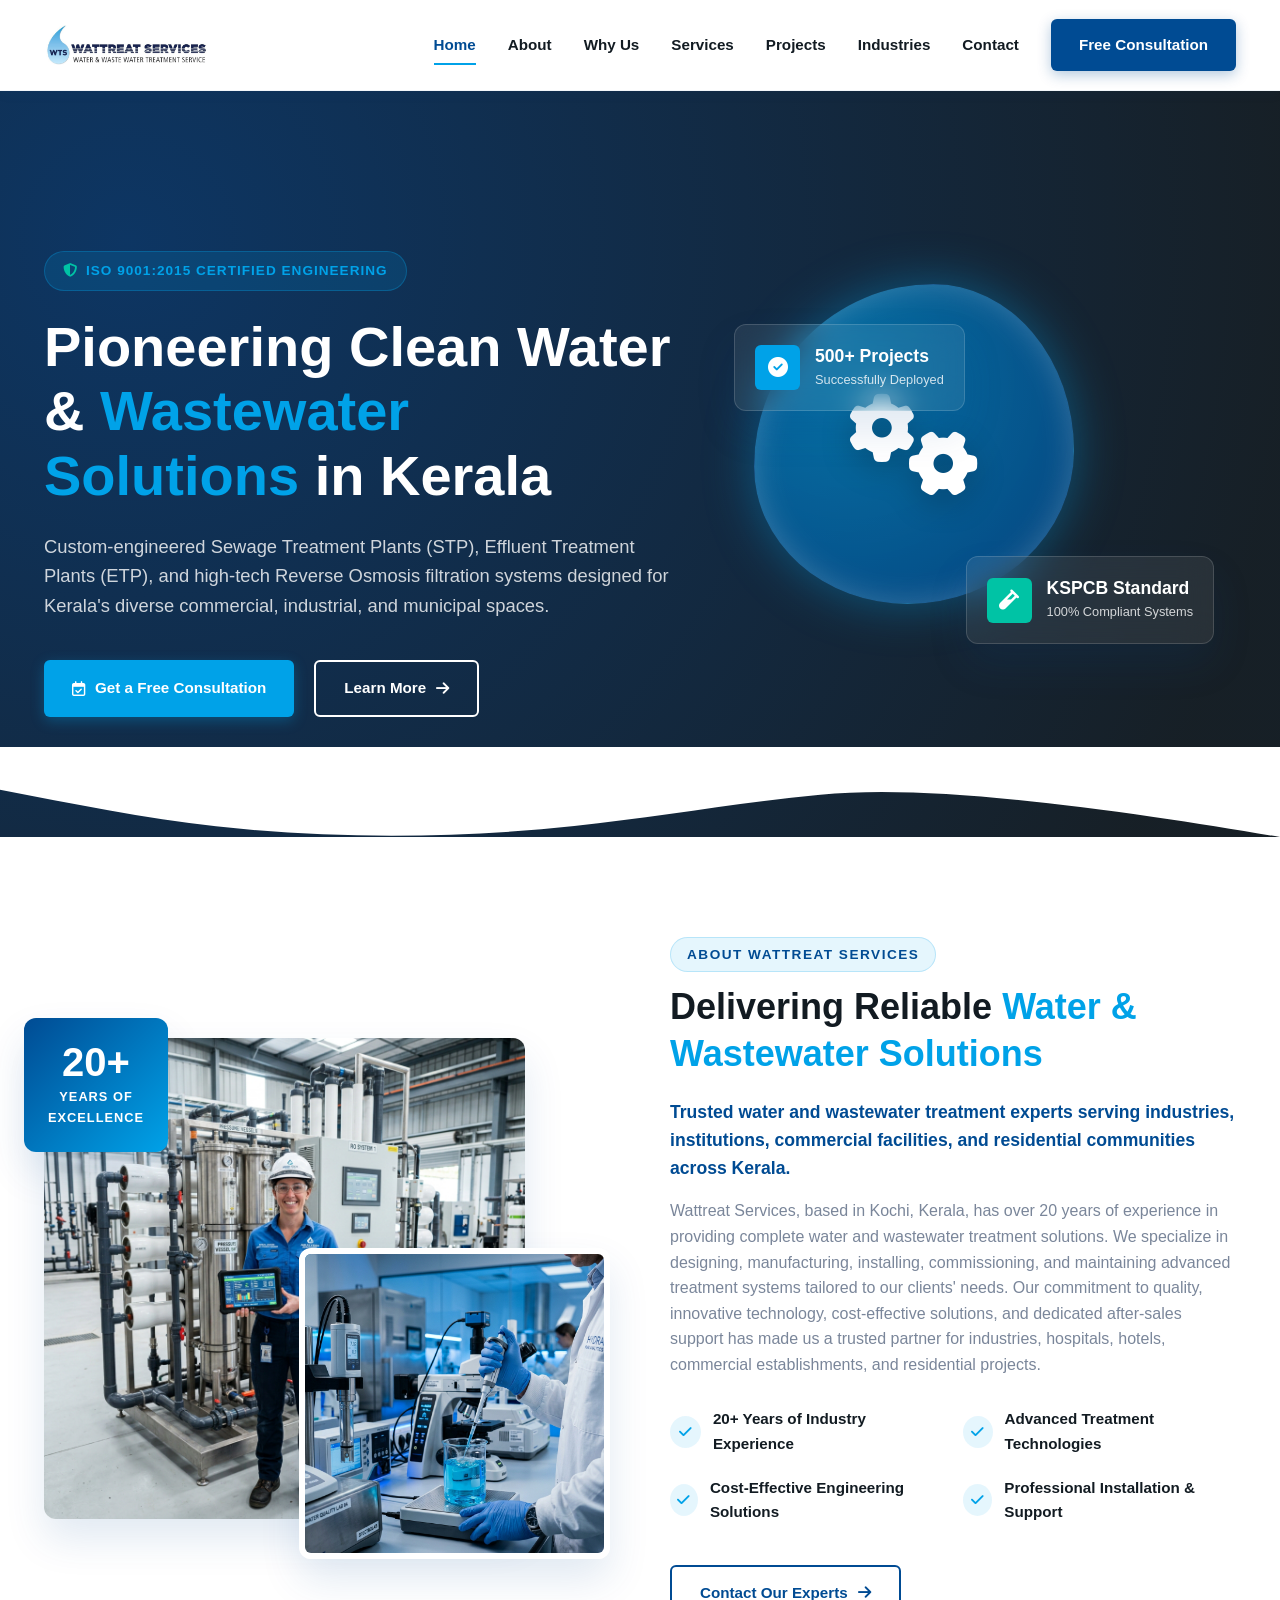
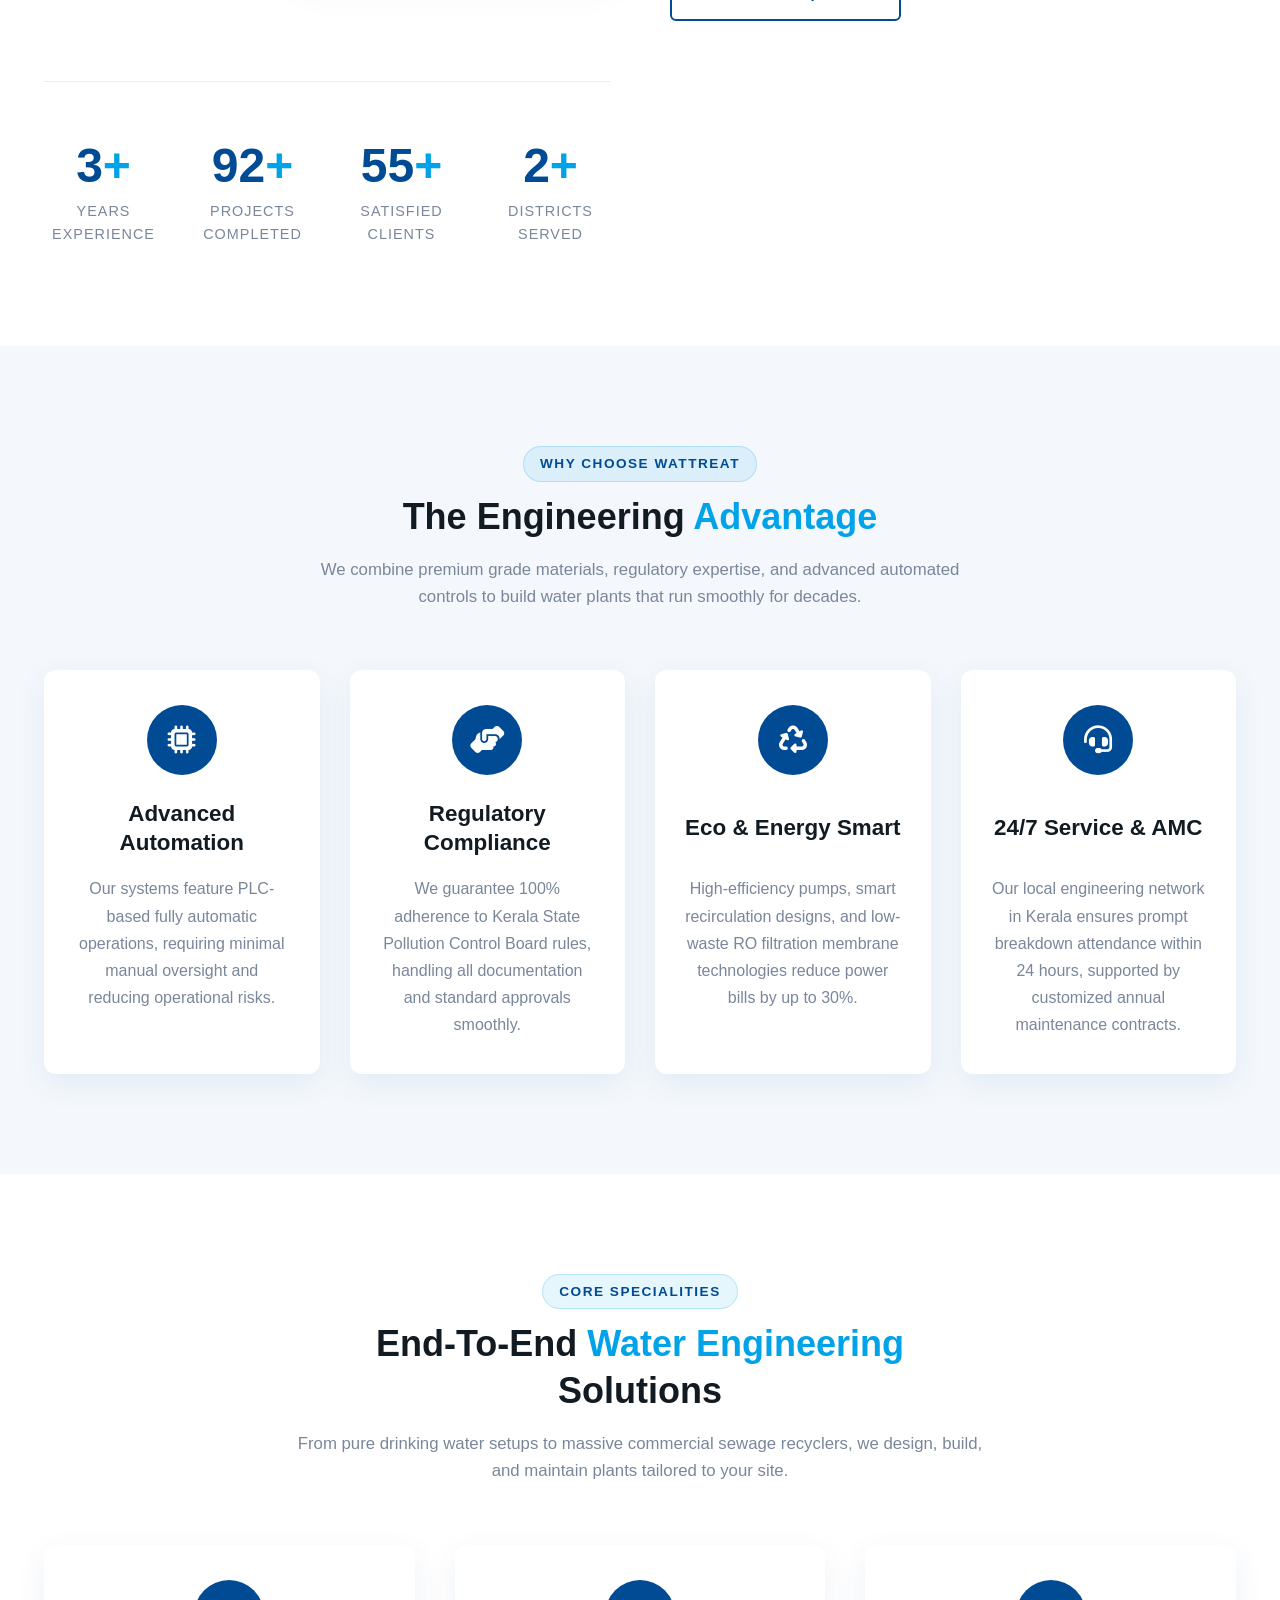
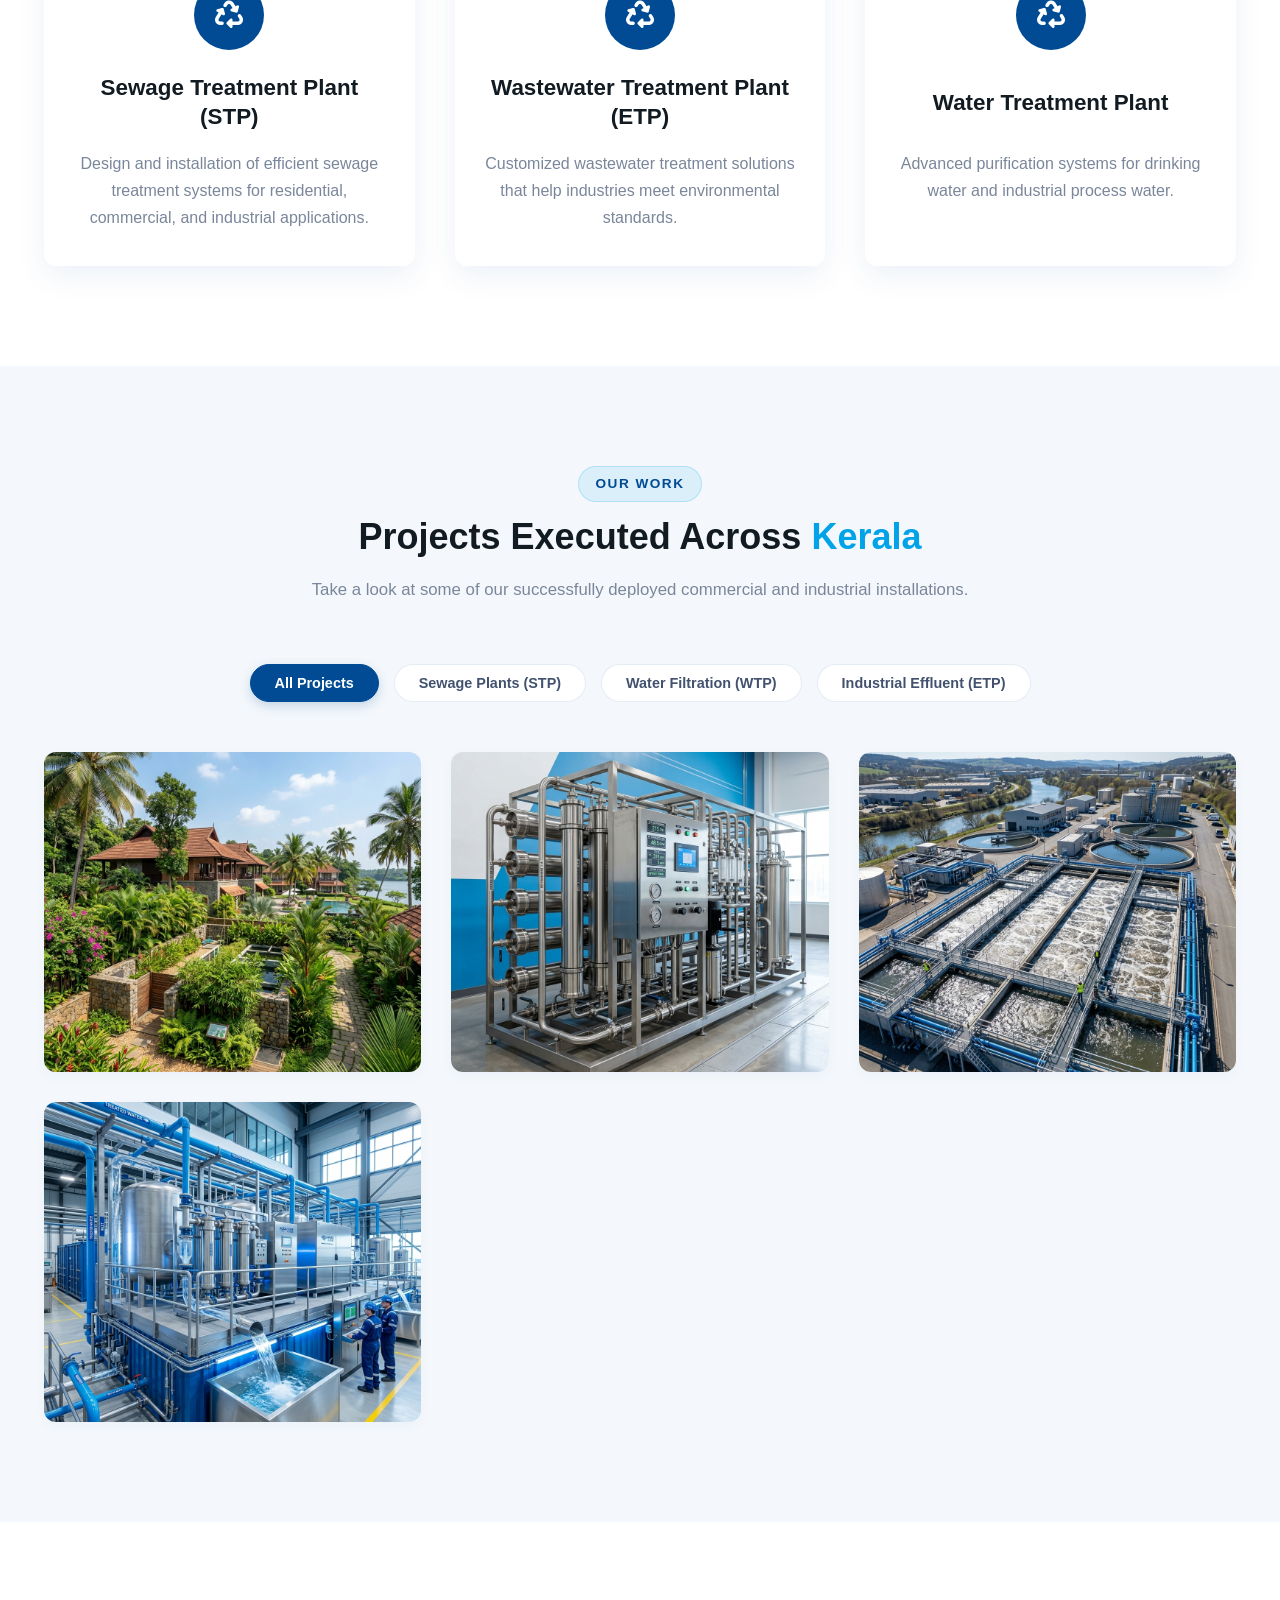
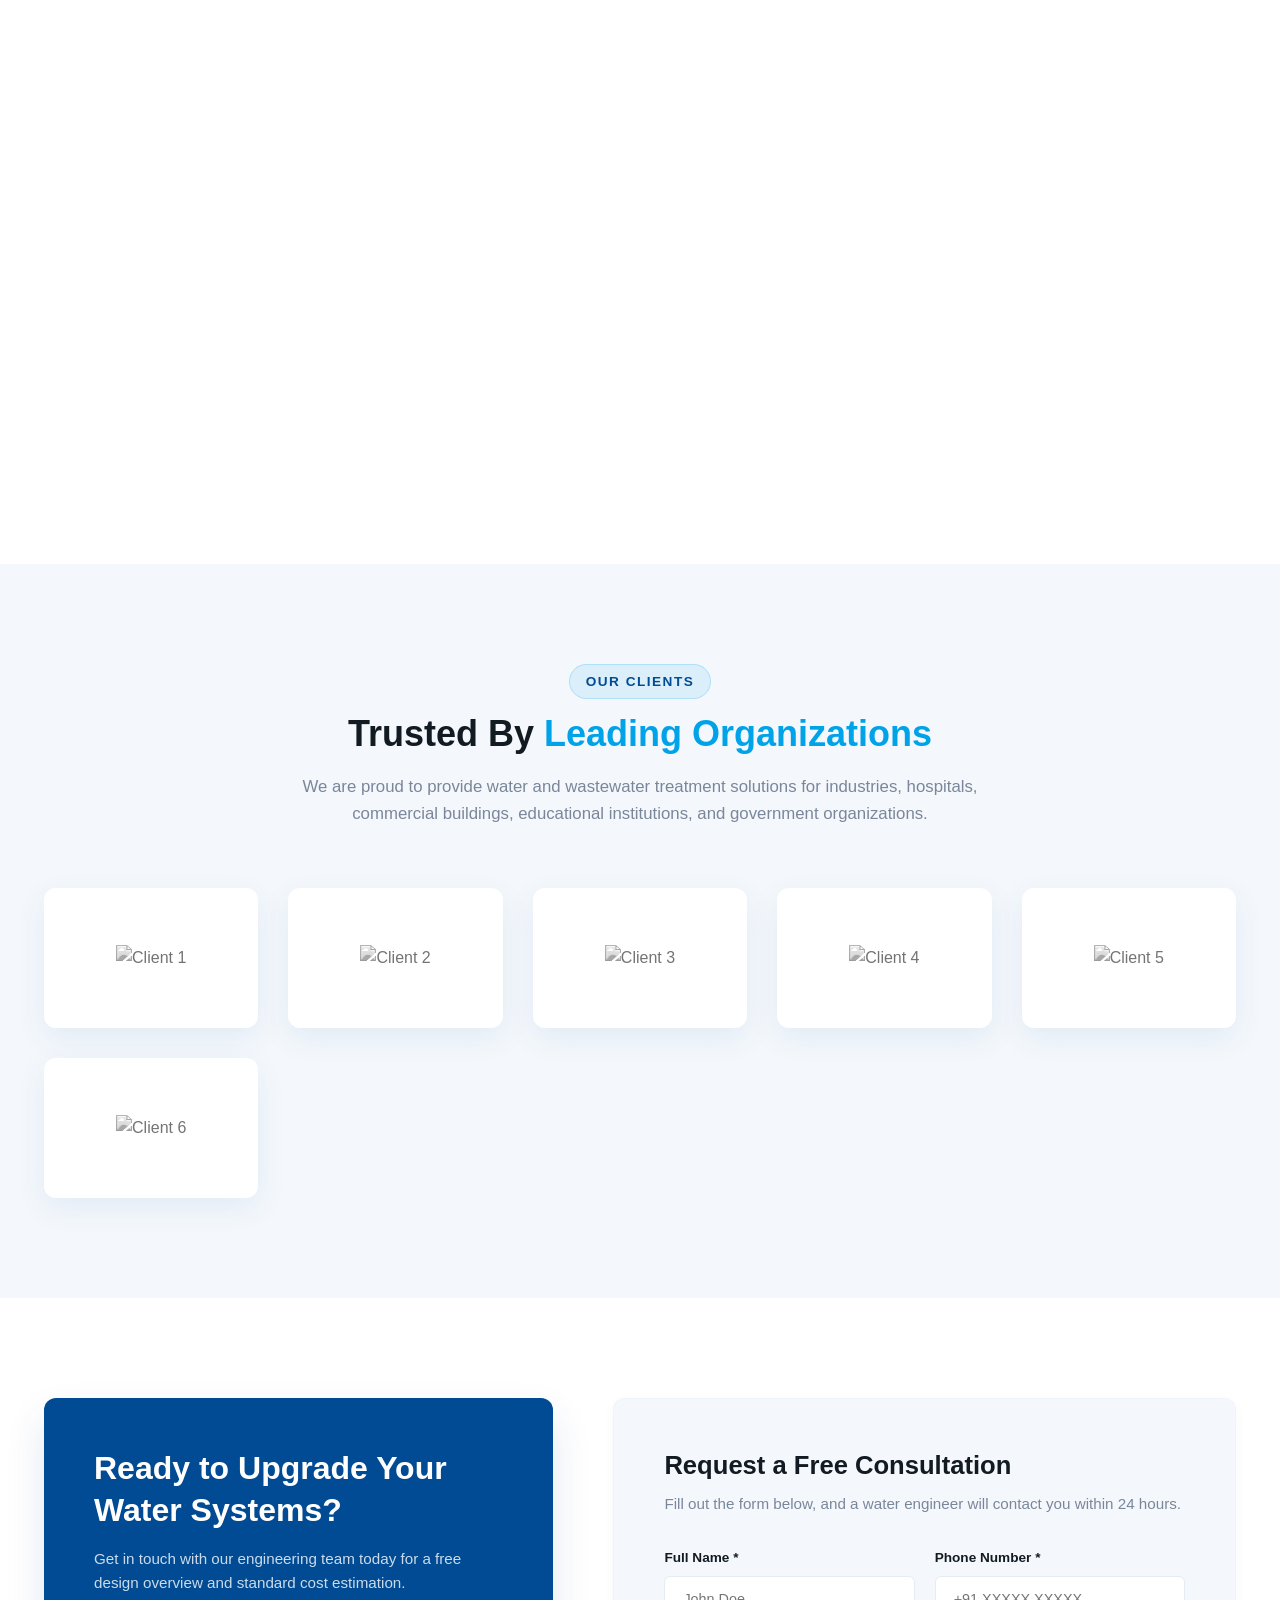
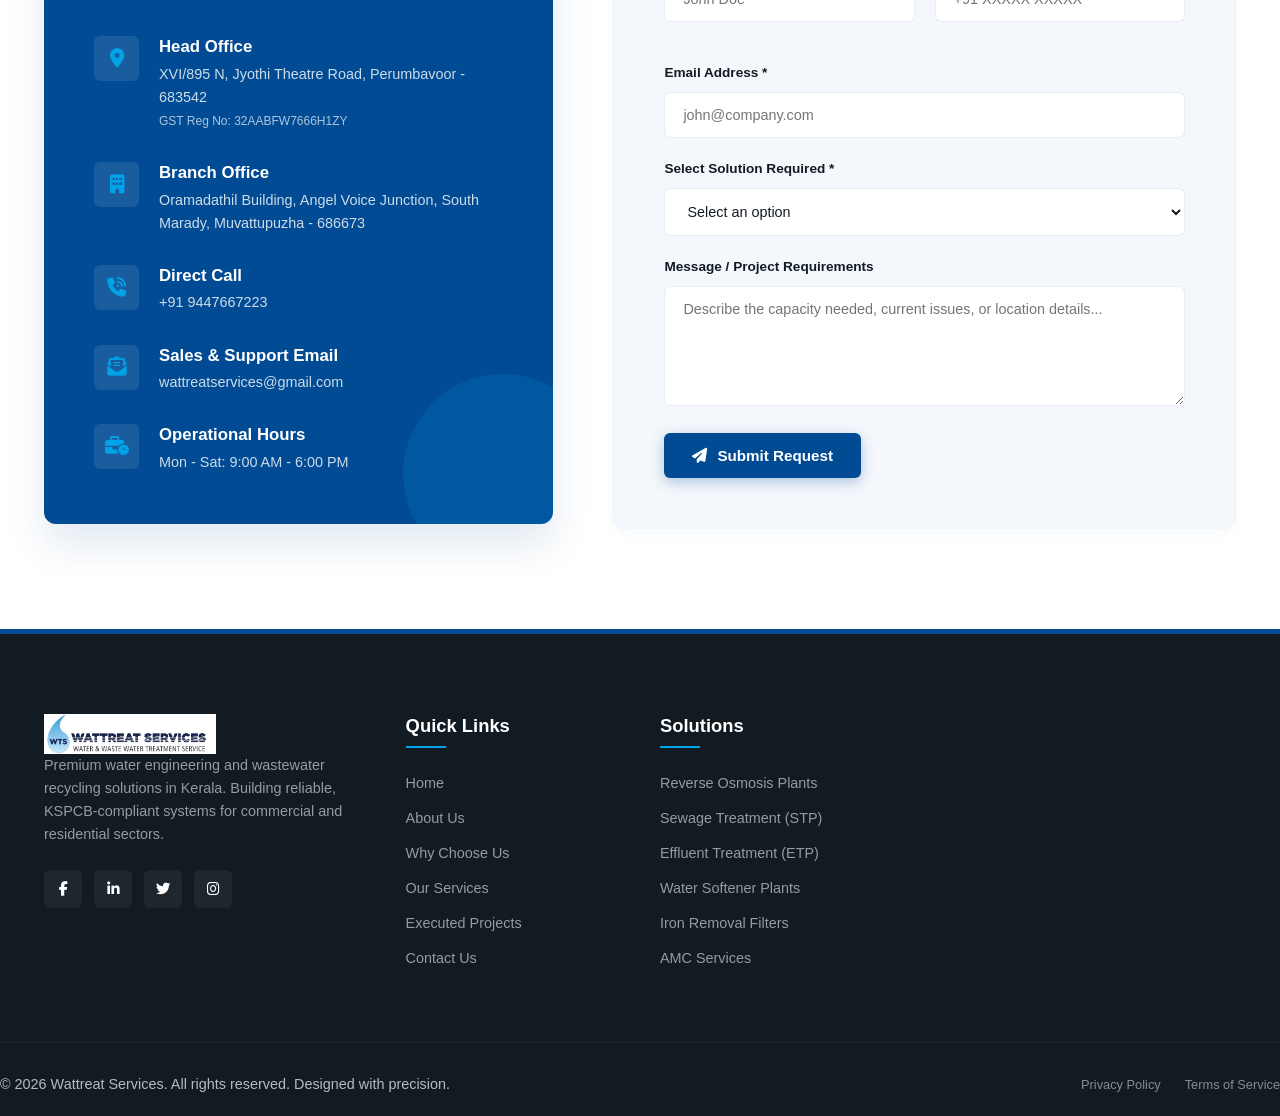
==== index.html @ 06035c21 "Delete Extra Folder" ====
<!DOCTYPE html>
  <html lang="en">

  <head>
    <meta charset="UTF-8">
    <meta name="viewport" content="width=device-width, initial-scale=1.0">
    <title>Wattreat Services | Water & Wastewater Treatment Solutions in Kerala</title>
    <meta name="description"
      content="Wattreat Services is a premium water and wastewater engineering company in Kerala specializing in Sewage Treatment Plants (STP), Effluent Treatment Plants (ETP), RO filtration, and softeners.">

    <!-- FontAwesome for Premium Icons -->
    <link rel="stylesheet" href="https://cdnjs.cloudflare.com/ajax/libs/font-awesome/6.4.0/css/all.min.css">

    <!-- Custom Stylesheet -->
    <link rel="stylesheet" href="css/style.css">
  </head>

  <body>



    <!-- Top Contact & Social Bar -->
    <!-- <div class="top-bar"> 
      <div class="container">
        <div class="top-bar-info">
          <span><i class="fa-solid fa-phone"></i> +91 94476 67223</span>
          <span><i class="fa-solid fa-envelope"></i> wattreatservices@gmail.com</span>
          <span><i class="fa-solid fa-location-dot"></i> JYOTHI THEATRE ROAD, PERUMBAVOOR - 683 542</span>
              
        </div>
        <div class="top-bar-socials">
          <a href="#" aria-label="Facebook"><i class="fa-brands fa-facebook-f"></i></a>
          <a href="#" aria-label="LinkedIn"><i class="fa-brands fa-linkedin-in"></i></a>
          <a href="#" aria-label="Twitter"><i class="fa-brands fa-twitter"></i></a>
          <a href="#" aria-label="Instagram"><i class="fa-brands fa-instagram"></i></a>
        </div>
      </div>
    </div> -->


    <!-- 1. Sticky Navigation Header -->
    <div class="header-wrapper">
      <header class="main-header" id="mainHeader">
        <div class="container">

          <!-- Logo -->
          <!-- <a href="#" class="logo">
            <div class="logo-icon">
              <i class="fa-solid fa-droplet"></i>
            </div>
            <div class="logo-text">
              <span class="logo-name">WATTREAT</span>
              <span class="logo-tagline">SERVICES</span>
            </div>
          </a> -->

          <a href="#" class="logo">
            <img src="images/logo/WATTREAT-LOGO.jpeg" alt="Wattreat Services" class="logo-img">
          </a>


          <!-- Navigation Menu -->
          <nav class="nav-menu" id="navMenu">
            <a href="#home" class="nav-link active">Home</a>
            <a href="#about" class="nav-link">About</a>
            <a href="#why-choose-us" class="nav-link">Why Us</a>
            <a href="#services" class="nav-link">Services</a>
            <a href="#projects" class="nav-link">Projects</a>
            <a href="#industries" class="nav-link">Industries</a>

            <!-- in Future you can use this section  -->
            <!-- <a href="#testimonials" class="nav-link">Testimonials</a> -->

            <a href="#contact" class="nav-link">Contact</a>
            <!-- Mobile CTA (Visible on Mobile Menu) -->
            <a href="#contact" class="btn btn-primary btn-mobile-only">Free Consultation</a>
          </nav>

          <!-- Header CTAs (Desktop Only) -->
          <!-- <div class="nav-actions">
            <a href="#contact" class="btn btn-primary">Get a Free Consultation</a>
          </div> -->

          <!-- Hamburger Menu Button -->
          <button class="menu-toggle" id="menuToggle" aria-label="Toggle Navigation">
            <span></span>
            <span></span>
            <span></span>
          </button>

        </div>
      </header>
    </div>

    <!-- 2. Hero Banner Section -->
    <section class="hero" id="home">
      <div class="container">
        <div class="hero-content reveal active">
          <div class="hero-badge">
            <i class="fa-solid fa-shield-halved"></i> ISO 9001:2015 Certified Engineering
          </div>
          <h1 class="hero-title">
            Pioneering Clean Water & <span>Wastewater Solutions</span> in Kerala
          </h1>
          <p class="hero-text">
            Custom-engineered Sewage Treatment Plants (STP), Effluent Treatment Plants (ETP), and high-tech Reverse
            Osmosis filtration systems designed for Kerala's diverse commercial, industrial, and municipal spaces.
          </p>
          <div class="hero-btns">
            <a href="#contact" class="btn btn-accent"><i class="fa-regular fa-calendar-check"></i> Get a Free
              Consultation</a>
            <a href="#about" class="btn btn-secondary">Learn More <i class="fa-solid fa-arrow-right"></i></a>
          </div>
        </div>

        <!-- Interactive 3D/Floating Hero Visual -->
        <div class="hero-visual reveal active">
          <div class="hero-ill-container">
            <div class="water-sphere">
              <i class="fa-solid fa-gears"></i>
            </div>
            <div class="hero-float-card hero-float-card-1">
              <i class="fa-solid fa-circle-check"></i>
              <div>
                <h4>500+ Projects</h4>
                <p>Successfully Deployed</p>
              </div>
            </div>
            <div class="hero-float-card hero-float-card-2 teal">
              <i class="fa-solid fa-vial"></i>
              <div>
                <h4>KSPCB Standard</h4>
                <p>100% Compliant Systems</p>
              </div>
            </div>
          </div>
        </div>
      </div>

      <!-- SVG Wave Bottom Transition -->
      <div class="hero-wave">
        <svg data-name="Layer 1" xmlns="http://www.w3.org/2000/svg" viewBox="0 0 1200 120" preserveAspectRatio="none">
          <path
            d="M321.39,56.44c58-10.79,114.16-30.13,172-41.86,82.39-16.72,168.19-17.73,250.45-.39C823.78,31,906.67,72,985.66,92.83c70.05,18.48,146.53,26.09,214.34,3V120H0V0C26.9,8.75,57.05,18.3,88.42,26.83,185.07,53.14,264,67.22,321.39,56.44Z"
            class="shape-fill"></path>
        </svg>
      </div>
    </section>

    <!-- 3. About Company Section -->
    <!-- ===================== ABOUT SECTION ===================== -->
<section class="about id-scroll-target" id="about">
  <div class="container">

    <!-- Left side: Images -->
    <div class="about-images reveal">

      <div class="about-experience-badge">
        <span>20+</span>
        <p>Years of<br>Excellence</p>
      </div>

      <img src="images/about-engineer.png"
        alt="Wattreat Services Water Treatment Engineer"
        class="about-img-main">

      <img src="images/water-lab.png"
        alt="Water Treatment Laboratory"
        class="about-img-sub">

    </div>

    <!-- Right side: Content -->
    <div class="about-content reveal">

      <span class="section-tag">About Wattreat Services</span>

      <h2>
        Delivering Reliable <span>Water & Wastewater Solutions</span>
      </h2>

      <p class="about-tagline">
        Trusted water and wastewater treatment experts serving industries,
        institutions, commercial facilities, and residential communities
        across Kerala.
      </p>

      <p class="about-desc">
        Wattreat Services, based in Kochi, Kerala, has over 20 years of
        experience in providing complete water and wastewater treatment
        solutions. We specialize in designing, manufacturing, installing,
        commissioning, and maintaining advanced treatment systems tailored
        to our clients' needs. Our commitment to quality, innovative
        technology, cost-effective solutions, and dedicated after-sales
        support has made us a trusted partner for industries, hospitals,
        hotels, commercial establishments, and residential projects.
      </p>

      <!-- Features -->
      <div class="about-features">

        <div class="about-feat-item">
          <i class="fa-solid fa-check"></i>
          <span>20+ Years of Industry Experience</span>
        </div>

        <div class="about-feat-item">
          <i class="fa-solid fa-check"></i>
          <span>Advanced Treatment Technologies</span>
        </div>

        <div class="about-feat-item">
          <i class="fa-solid fa-check"></i>
          <span>Cost-Effective Engineering Solutions</span>
        </div>

        <div class="about-feat-item">
          <i class="fa-solid fa-check"></i>
          <span>Professional Installation & Support</span>
        </div>

      </div>

      <a href="#contact" class="btn btn-outline">
        Contact Our Experts
        <i class="fa-solid fa-arrow-right"></i>
      </a>

    </div>

  </div>

  <!-- Statistics -->
  <div class="container">

    <div class="stats-counter-bar reveal">

      <div class="stat-item">
        <div class="stat-number" data-target="20">0</div>
        <div class="stat-label">Years Experience</div>
      </div>

      <div class="stat-item">
        <div class="stat-number" data-target="500">0</div>
        <div class="stat-label">Projects Completed</div>
      </div>

      <div class="stat-item">
        <div class="stat-number" data-target="300">0</div>
        <div class="stat-label">Satisfied Clients</div>
      </div>

      <div class="stat-item">
        <div class="stat-number" data-target="14">0</div>
        <div class="stat-label">Districts Served</div>
      </div>

    </div>

  </div>

</section>
<!-- =================== END ABOUT SECTION =================== -->
    <!-- 4. Why Choose Us Section -->
    <section class="why-choose-us id-scroll-target" id="why-choose-us">
      <div class="container">

        <div class="section-header reveal">
          <span class="section-tag">Why Choose Wattreat</span>
          <h2 class="section-title">The Engineering <span>Advantage</span></h2>
          <p class="section-desc">We combine premium grade materials, regulatory expertise, and advanced automated
            controls to build water plants that run smoothly for decades.</p>
        </div>

        <div class="why-grid reveal">

          <!-- Card 1 -->
          <div class="why-card">
            <div class="why-card-icon">
              <i class="fa-solid fa-microchip"></i>
            </div>
            <h3>Advanced Automation</h3>
            <p>Our systems feature PLC-based fully automatic operations, requiring minimal manual oversight and reducing
              operational risks.</p>
          </div>

          <!-- Card 2 -->
          <div class="why-card">
            <div class="why-card-icon">
              <i class="fa-solid fa-handshake-angle"></i>
            </div>
            <h3>Regulatory Compliance</h3>
            <p>We guarantee 100% adherence to Kerala State Pollution Control Board rules, handling all documentation and
              standard approvals smoothly.</p>
          </div>

          <!-- Card 3 -->
          <div class="why-card">
            <div class="why-card-icon">
              <i class="fa-solid fa-recycle"></i>
            </div>
            <h3>Eco & Energy Smart</h3>
            <p>High-efficiency pumps, smart recirculation designs, and low-waste RO filtration membrane technologies
              reduce power bills by up to 30%.</p>
          </div>

          <!-- Card 4 -->
          <div class="why-card">
            <div class="why-card-icon">
              <i class="fa-solid fa-headset"></i>
            </div>
            <h3>24/7 Service & AMC</h3>
            <p>Our local engineering network in Kerala ensures prompt breakdown attendance within 24 hours, supported by
              customized annual maintenance contracts.</p>
          </div>

        </div>

      </div>
    </section>

    <!-- 5. Our Services Section -->
    <section class="services id-scroll-target" id="services">
      <div class="container">

        <div class="section-header reveal">
          <span class="section-tag">Core Specialities</span>
          <h2 class="section-title">End-To-End <span>Water Engineering</span> Solutions</h2>
          <p class="section-desc">From pure drinking water setups to massive commercial sewage recyclers, we design,
            build, and maintain plants tailored to your site.</p>
        </div>

        <div class="services-grid">

          <!-- Service Card 1 -->
        <div class="service-card reveal">
            <div class="why-card">
            <div class="why-card-icon">
            
              <i class="fa-solid fa-recycle"></i>
            </div>
            <h3>Sewage Treatment Plant (STP)</h3>
            <p>Design and installation of efficient sewage treatment systems for residential, commercial, and industrial applications.</p>
          </div>
        </div>

          <!-- Service Card 2 -->
          <div class="service-card reveal">
            <div class="why-card">
            <div class="why-card-icon">
              <i class="fa-solid fa-recycle"></i>
            </div>
            <h3>Wastewater Treatment Plant (ETP)</h3>
            <p>Customized wastewater treatment solutions that help industries meet environmental standards.</p>
          </div>
        </div>

        <!-- Service Card 3 -->
          <div class="service-card reveal">
            <div class="why-card">
            <div class="why-card-icon">
              <i class="fa-solid fa-recycle"></i>
            </div>
            <h3>Water Treatment Plant</h3>
            <p>Advanced purification systems for drinking water and industrial process water.</p>
          </div>
        </div>

        </div>

      </div>
    </section>

    <!-- 6. Featured Projects Section -->
    <section class="projects id-scroll-target" id="projects">
      <div class="container">

        <div class="section-header reveal">
          <span class="section-tag">Our Work</span>
          <h2 class="section-title">Projects Executed Across <span>Kerala</span></h2>
          <p class="section-desc">Take a look at some of our successfully deployed commercial and industrial
            installations.</p>
        </div>

        <!-- Portfolio Filter Tabs -->
        <div class="portfolio-filter reveal">
          <button class="filter-btn active" data-filter="all">All Projects</button>
          <button class="filter-btn" data-filter="sewage">Sewage Plants (STP)</button>
          <button class="filter-btn" data-filter="water">Water Filtration (WTP)</button>
          <button class="filter-btn" data-filter="industrial">Industrial Effluent (ETP)</button>
        </div>

        <!-- Project Cards Grid -->
        <div class="projects-grid reveal">

          <!-- Project 1 -->
          <div class="project-card" data-category="sewage">
            <img src="images/project-1.png" alt="Lakeside Resort Sewage Treatment Plant">
            <div class="project-overlay">
              <span class="project-category">Sewage Plant (STP)</span>
              <h4>150 KLD MBBR Plant | Luxury Resort</h4>
              <a href="#contact" class="project-card-link">Alappuzha, KL <i class="fa-solid fa-arrow-right"></i></a>
            </div>
          </div>

          <!-- Project 2 -->
          <div class="project-card" data-category="water">
            <img src="images/project-2.png" alt="Industrial RO Skid Plant">
            <div class="project-overlay">
              <span class="project-category">Water Filtration (WTP)</span>
              <h4>50 KLD Fully Automatic RO Plant | Food processing</h4>
              <a href="#contact" class="project-card-link">Ernakulam, KL <i class="fa-solid fa-arrow-right"></i></a>
            </div>
          </div>

          <!-- Project 3 -->
          <div class="project-card" data-category="industrial">
            <img src="images/project-3.png" alt="Industrial Effluent Treatment Facility">
            <div class="project-overlay">
              <span class="project-category">Industrial Effluent (ETP)</span>
              <h4>100 KLD chemical neutralization plant | Chemical unit</h4>
              <a href="#contact" class="project-card-link">Palakkad, KL <i class="fa-solid fa-arrow-right"></i></a>
            </div>
          </div>

          <!-- Project 4 -->
          <div class="project-card" data-category="sewage">
            <img src="images/project-4.png" alt="Township Compact STP">
            <div class="project-overlay">
              <span class="project-category">Sewage Plant (STP)</span>
              <h4>200 KLD underground SBR STP | Housing Society</h4>
              <a href="#contact" class="project-card-link">Trivandrum, KL <i class="fa-solid fa-arrow-right"></i></a>
            </div>
          </div>

        </div>

      </div>
    </section>

    <!-- 7. Industries We Serve Section -->
    <section class="industries id-scroll-target" id="industries">
      <div class="container">

        <div class="section-header reveal">
          <span class="section-tag">Sectors We Serve</span>
          <h2 class="section-title">Engineered For Every <span>Sector</span></h2>
          <p class="section-desc">Our systems are running successfully across a variety of business sectors, conforming to
            unique process requirements.</p>
        </div>

        <div class="industries-grid reveal">

          <!-- Sector 1 -->
          <div class="industry-card">
            <div class="industry-card-icon">
              <i class="fa-solid fa-hotel"></i>
            </div>
            <h3>Hotels & Resorts</h3>
          </div>

          <!-- Sector 2 -->
          <div class="industry-card">
            <div class="industry-card-icon">
              <i class="fa-solid fa-hospital"></i>
            </div>
            <h3>Hospitals & Healthcare</h3>
          </div>

          <!-- Sector 3 -->
          <div class="industry-card">
            <div class="industry-card-icon">
              <i class="fa-solid fa-industry"></i>
            </div>
            <h3>Manufacturing Units</h3>
          </div>

          <!-- Sector 4 -->
          <div class="industry-card">
            <div class="industry-card-icon">
              <i class="fa-solid fa-city"></i>
            </div>
            <h3>Residential Townships</h3>
          </div>

          <!-- Sector 5 -->
          <div class="industry-card">
            <div class="industry-card-icon">
              <i class="fa-solid fa-mug-hot"></i>
            </div>
            <h3>Food & Beverages</h3>
          </div>

        </div>

      </div>
    </section>

    <!-- Trusted Clients -->
<section class="clients reveal" id="clients">
    <div class="container">

        <div class="section-header">
            <span class="section-tag">Our Clients</span>
            <h2 class="section-title">
                Trusted By <span>Leading Organizations</span>
            </h2>
            <p class="section-desc">
                We are proud to provide water and wastewater treatment
                solutions for industries, hospitals, commercial buildings,
                educational institutions, and government organizations.
            </p>
        </div>

        <div class="clients-grid">

            <div class="client-logo">
                <img src="images/client1.png" alt="Client 1">
            </div>

            <div class="client-logo">
                <img src="images/client2.png" alt="Client 2">
            </div>

            <div class="client-logo">
                <img src="images/client3.png" alt="Client 3">
            </div>

            <div class="client-logo">
                <img src="images/client4.png" alt="Client 4">
            </div>

            <div class="client-logo">
                <img src="images/client5.png" alt="Client 5">
            </div>

            <div class="client-logo">
                <img src="images/client6.png" alt="Client 6">
            </div>

        </div>

    </div>
</section>

    <!-- 8. Client Testimonials Section (Placeholder)
    <section class="testimonials id-scroll-target" id="testimonials">
      <div class="container">
        
        <div class="section-header reveal">
          <span class="section-tag">Client Feedback</span>
          <h2 class="section-title">Trusted By <span>Industrial Operators</span></h2>
          <p class="section-desc">Hear what managers and directors in Kerala have to say about our water solutions and AMC support.</p>
        </div>

        <div class="testimonials-slider reveal">
          
          Testimonial 1
          <div class="testimonial-card">
            <div class="testimonial-stars">
              <i class="fa-solid fa-star"></i>
              <i class="fa-solid fa-star"></i>
              <i class="fa-solid fa-star"></i>
              <i class="fa-solid fa-star"></i>
              <i class="fa-solid fa-star"></i>
            </div>
            <p class="testimonial-text">
              "Wattreat set up our 150 KLD hotel sewage plant in Munnar. We were worried about odor complaints, but their biological process has been completely odorless, and KSPCB tests pass without any issues. Highly recommended!"
            </p>
            <div class="testimonial-author">
              <div class="testimonial-avatar">JR</div>
              <div class="testimonial-info">
                <h4>Jayan Ramachandran</h4>
                <p>General Manager, Grand Vista Resort</p>
              </div>
            </div>
          </div>

          Testimonial 2
          <div class="testimonial-card">
            <div class="testimonial-stars">
              <i class="fa-solid fa-star"></i>
              <i class="fa-solid fa-star"></i>
              <i class="fa-solid fa-star"></i>
              <i class="fa-solid fa-star"></i>
              <i class="fa-solid fa-star"></i>
            </div>
            <p class="testimonial-text">
              "We signed an Annual Maintenance Contract (AMC) with Wattreat for our industrial RO filtration plant. Their service engineers visit monthly and handle replacement of membranes on time. Our plant downtime is virtually zero."
            </p>
            <div class="testimonial-author">
              <div class="testimonial-avatar">MK</div>
              <div class="testimonial-info">
                <h4>Mathew Kurian</h4>
                <p>Operations Lead, Kairali Food Products</p>
              </div>
            </div>
          </div>

          Testimonial 3
          <div class="testimonial-card">
            <div class="testimonial-stars">
              <i class="fa-solid fa-star"></i>
              <i class="fa-solid fa-star"></i>
              <i class="fa-solid fa-star"></i>
              <i class="fa-solid fa-star"></i>
              <i class="fa-solid fa-star"></i>
            </div>
            <p class="testimonial-text">
              "Compact underground STP setup in our residential complex in Kochi. Their team handled everything from drawing submissions, government clearances, execution, and training of our onsite caretakers. Very professional team."
            </p>
            <div class="testimonial-author">
              <div class="testimonial-avatar">SP</div>
              <div class="testimonial-info">
                <h4>Suresh Pillai</h4>
                <p>President, Skyline Crest Apartments Association</p>
              </div>
            </div>
          </div>

        </div>

      </div>
    </section> -->

    <!-- 9. Contact CTA Section -->
    <section class="contact-cta id-scroll-target" id="contact">
      <div class="container">

        <!-- Left side: Contact Details Card -->
        <div class="contact-info-panel reveal">
          <h2>Ready to Upgrade Your Water Systems?</h2>
          <p class="info-desc">Get in touch with our engineering team today for a free design overview and standard cost
            estimation.</p>

          <div class="contact-details-list">

            <div class="contact-details-item">
              <i class="fa-solid fa-location-dot"></i>
              <div>
                <h4>Head Office</h4>
                <p>XVI/895 N, Jyothi Theatre Road, Perumbavoor - 683542<br><small style="opacity: 0.85;">GST Reg No:
                    32AABFW7666H1ZY</small></p>
              </div>
            </div>

            <div class="contact-details-item">
              <i class="fa-solid fa-building"></i>
              <div>
                <h4>Branch Office</h4>
                <p>Oramadathil Building, Angel Voice Junction, South Marady, Muvattupuzha - 686673</p>
              </div>
            </div>

            <div class="contact-details-item">
              <i class="fa-solid fa-phone-volume"></i>
              <div>
                <h4>Direct Call</h4>
                <p>+91 9447667223</p>
              </div>
            </div>

            <div class="contact-details-item">
              <i class="fa-solid fa-envelope-open-text"></i>
              <div>
                <h4>Sales & Support Email</h4>
                <p>wattreatservices@gmail.com</p>
              </div>
            </div>

            <div class="contact-details-item">
              <i class="fa-solid fa-business-time"></i>
              <div>
                <h4>Operational Hours</h4>
                <p>Mon - Sat: 9:00 AM - 6:00 PM</p>
              </div>
            </div>

          </div>
        </div>

        <!-- Right side: Modern Interactive Form -->
        <div class="contact-form-panel reveal">
          <h3>Request a Free Consultation</h3>
          <p>Fill out the form below, and a water engineer will contact you within 24 hours.</p>

          <!-- Alerts for Form Status -->
          <div class="form-alert success" id="formSuccess">
            <i class="fa-solid fa-circle-check"></i> Thank you! Your consultation request has been submitted successfully.
            An engineer will call you shortly.
          </div>
          <div class="form-alert error" id="formError">
            <i class="fa-solid fa-circle-xmark"></i> Please fill in all required fields correctly.
          </div>

          <form id="consultationForm">

    <div class="form-group-row">
        <div class="form-group">
            <label for="fullName" class="form-label">Full Name *</label>
            <input
                type="text"
                id="fullName"
                name="fullName"
                class="form-control"
                placeholder="John Doe"
                required>
        </div>

        <div class="form-group">
            <label for="phoneNum" class="form-label">Phone Number *</label>
            <input
                type="tel"
                id="phoneNum"
                name="phone"
                class="form-control"
                placeholder="+91 XXXXX XXXXX"
                required>
        </div>
    </div>

    <div class="form-group">
        <label for="emailAddr" class="form-label">Email Address *</label>
        <input
            type="email"
            id="emailAddr"
            name="email"
            class="form-control"
            placeholder="john@company.com"
            required>
    </div>

    <div class="form-group">
        <label for="projectType" class="form-label">Select Solution Required *</label>
        <select
            id="projectType"
            name="projectType"
            class="form-control"
            required>

            <option value="" disabled selected>Select an option</option>

            <option value="Water Treatment Plant">Water Treatment Plant (Softeners/RO/Filters)</option>

            <option value="Sewage Treatment Plant">Sewage Treatment Plant (STP)</option>

            <option value="Effluent Treatment Plant">Effluent Treatment Plant (ETP)</option>

            <option value="Annual Maintenance Contract">Annual Maintenance Contract (AMC)</option>

            <option value="PCB Paper Works">PCB Paper Works</option>

            <option value="Other Engineering Solutions">Other Engineering Solutions</option>

        </select>
    </div>

    <div class="form-group">
        <label for="projectDetails" class="form-label">Message / Project Requirements</label>

        <textarea
            id="projectDetails"
            name="message"
            class="form-control"
            placeholder="Describe the capacity needed, current issues, or location details..."></textarea>
    </div>

      <button type="submit" class="btn btn-primary btn-block">
          <i class="fa-solid fa-paper-plane"></i>
          Submit Request
      </button>
</form>
        </div>

      </div>
    </section>

    <!-- 10. Footer Section -->
    <footer class="main-footer">
      <div class="container">

        <div class="footer-top">

          <!-- Column 1: Info -->
          <div class="footer-col">
            <!-- <a href="#" class="logo footer-logo">
              <div class="logo-icon">
                <i class="fa-solid fa-droplet"></i>
              </div>
              <div class="logo-text">
                <span class="logo-name">WATTREAT</span>
                <span class="logo-tagline">SERVICES</span>
              </div>
            </a> -->

            <a href="#" class="logo">
              <img src="images/logo/WATTREAT-LOGO.jpeg" alt="Wattreat Services" class="logo-img">
            </a>

            <p class="footer-desc">
              Premium water engineering and wastewater recycling solutions in Kerala. Building reliable, KSPCB-compliant
              systems for commercial and residential sectors.
            </p>
            <div class="footer-socials">
              <a href="#" aria-label="Facebook"><i class="fa-brands fa-facebook-f"></i></a>
              <a href="#" aria-label="LinkedIn"><i class="fa-brands fa-linkedin-in"></i></a>
              <a href="#" aria-label="Twitter"><i class="fa-brands fa-twitter"></i></a>
              <a href="#" aria-label="Instagram"><i class="fa-brands fa-instagram"></i></a>
            </div>
          </div>

          <!-- Column 2: Quick Links -->
          <div class="footer-col">
            <h3 class="footer-title">Quick Links</h3>
            <ul class="footer-links">
              <li><a href="#home">Home</a></li>
              <li><a href="#about">About Us</a></li>
              <li><a href="#why-choose-us">Why Choose Us</a></li>
              <li><a href="#services">Our Services</a></li>
              <li><a href="#projects">Executed Projects</a></li>
              <li><a href="#contact">Contact Us</a></li>
            </ul>
          </div>

          <!-- Column 3: Services -->
          <div class="footer-col">
            <h3 class="footer-title">Solutions</h3>
            <ul class="footer-links">
              <li><a href="#services">Reverse Osmosis Plants</a></li>
              <li><a href="#services">Sewage Treatment (STP)</a></li>
              <li><a href="#services">Effluent Treatment (ETP)</a></li>
              <li><a href="#services">Water Softener Plants</a></li>
              <li><a href="#services">Iron Removal Filters</a></li>
              <li><a href="#services">AMC Services</a></li>
            </ul>
          </div>

          <!-- Column 4: Newsletter -->
          <!-- <div class="footer-col">
            <h3 class="footer-title">Weekly Newsletter</h3>
            <div class="footer-newsletter">
              <p>Subscribe to receive tips on industrial compliance, chemical savings, and water purification guides.</p>
              <form class="newsletter-form" id="newsletterForm">
                <input type="email" class="form-control" placeholder="Your Email Address" required aria-label="Email Address">
                <button type="submit" class="btn btn-primary" aria-label="Subscribe"><i class="fa-solid fa-paper-plane"></i></button>
              </form>
            </div>
          </div> -->

        </div>

        
    </div>
</section>

        <!-- Footer Bottom -->
        <div class="footer-bottom">
          <p>&copy; 2026 Wattreat Services. All rights reserved. Designed with precision.</p>
          <div class="footer-bottom-links">
            <a href="privacy.html">Privacy Policy</a>
            <a href="terms.html">Terms of Service</a>
            <!-- <a href="#">Sitemap</a> -->
          </div>
        </div>

      </div>
    </footer>

    <!-- Custom JavaScript File -->
    <script src="js/main.js"></script>
  </body>

  </html>
---- css/style.css ----
/*
 * Wattreat Services - Premium Homepage Stylesheet
 * Custom styles for water and wastewater treatment solutions.
 * Theme: Modern Industrial Engineering (Blue, White, Teal accents)
 */


/* ===============================
   Trusted Clients
==================================*/


.clients{
    padding:100px 0;
    background:var(--light);
}

.clients-grid{
    display:grid;
    grid-template-columns:repeat(auto-fit,minmax(180px,1fr));
    gap:30px;
    align-items:center;
}

.client-logo{
    background:var(--white);
    border-radius:var(--radius-md);
    box-shadow:var(--shadow-md);
    padding:30px;
    display:flex;
    align-items:center;
    justify-content:center;
    transition:var(--transition-normal);
    min-height:140px;
}

.client-logo img{
    max-width:140px;
    max-height:70px;
    width:auto;
    height:auto;
    object-fit:contain;
    filter:grayscale(100%);
    opacity:.8;
    transition:var(--transition-normal);
}

.client-logo:hover{
    transform:translateY(-8px);
    box-shadow:var(--shadow-hover);
}

.client-logo:hover img{
    filter:grayscale(0%);
    opacity:1;
}
 
.logo-img {
  height: 40px; /* adjust to fit your header */
  width: auto;
}



/* Import Poppins Font from Google Fonts */
@import url('https://fonts.googleapis.com/css2?family=Poppins:wght@300;400;500;600;700;800&display=swap');

/* CSS Custom Properties / Design Tokens */
:root {
  /* Colors */
  --primary: #004b93;             /* Deep Blue */
  --primary-rgb: 0, 75, 147;
  --secondary: #00a2e8;           /* Water Blue / Cyan */
  --secondary-rgb: 0, 162, 232;
  --accent: #00c3a5;              /* Bio-treatment Teal */
  --accent-rgb: 0, 195, 165;
  --dark: #121b22;                /* Dark Slate */
  --dark-rgb: 18, 27, 34;
  --light: #f4f8fc;               /* Ice Blue/Light Gray */
  --light-rgb: 244, 248, 252;
  --white: #ffffff;
  --white-rgb: 255, 255, 255;
  --text: #42526e;                /* Charcoal body text */
  --text-dark: #121b22;           /* Headings dark */
  --text-muted: #7a869a;          /* Muted text */
  
  /* Fonts */
  --font-family: 'Poppins', sans-serif;
  
  /* Transitions */
  --transition-fast: all 0.2s cubic-bezier(0.4, 0, 0.2, 1);
  --transition-normal: all 0.4s cubic-bezier(0.4, 0, 0.2, 1);
  --transition-slow: all 0.6s cubic-bezier(0.4, 0, 0.2, 1);
  
  /* Shadows */
  --shadow-sm: 0 4px 12px rgba(0, 75, 147, 0.04);
  --shadow-md: 0 10px 30px rgba(0, 75, 147, 0.08);
  --shadow-lg: 0 20px 40px rgba(0, 75, 147, 0.12);
  --shadow-hover: 0 24px 50px rgba(0, 75, 147, 0.18);
  
  /* Border Radius */
  --radius-sm: 6px;
  --radius-md: 12px;
  --radius-lg: 24px;
  --radius-round: 50%;
  
  /* Layout */
  --header-height: 90px;
  --header-scrolled-height: 70px;
  --container-width: 1240px;
}

/* Reset and Base Styles */
*, *::before, *::after {
  box-sizing: border-box;
  margin: 0;
  padding: 0;
}

html {
  scroll-behavior: smooth;
  font-size: 16px;
}

body {
  font-family: var(--font-family);
  background-color: var(--white);
  color: var(--text);
  line-height: 1.6;
  overflow-x: hidden;
  -webkit-font-smoothing: antialiased;
}

h1, h2, h3, h4, h5, h6 {
  color: var(--text-dark);
  font-weight: 700;
  line-height: 1.3;
}

a {
  text-decoration: none;
  color: inherit;
  transition: var(--transition-fast);
}

ul {
  list-style: none;
}

img {
  max-width: 100%;
  height: auto;
  display: block;
}

/* Scrollbar Styling */
::-webkit-scrollbar {
  width: 10px;
}
::-webkit-scrollbar-track {
  background: var(--light);
}
::-webkit-scrollbar-thumb {
  background: var(--primary);
  border-radius: 5px;
}
::-webkit-scrollbar-thumb:hover {
  background: var(--secondary);
}

/* Reusable UI Components */

/* Container */
.container {
  width: 100%;
  max-width: var(--container-width);
  margin: 0 auto;
  padding: 0 24px;
}

/* Section Header */
.section-header {
  text-align: center;
  max-width: 700px;
  margin: 0 auto 60px;
}

.section-tag {
  display: inline-block;
  background-color: rgba(var(--secondary-rgb), 0.1);
  color: var(--primary);
  padding: 6px 16px;
  border-radius: 50px;
  font-size: 0.85rem;
  font-weight: 600;
  text-transform: uppercase;
  letter-spacing: 1.5px;
  margin-bottom: 12px;
  border: 1px solid rgba(var(--secondary-rgb), 0.2);
}

.section-title {
  font-size: 2.25rem;
  margin-bottom: 16px;
  color: var(--text-dark);
  position: relative;
}

.section-title span {
  color: var(--secondary);
}

.section-desc {
  font-size: 1.05rem;
  color: var(--text-muted);
}

/* Buttons */
.btn {
  display: inline-flex;
  align-items: center;
  justify-content: center;
  padding: 14px 28px;
  font-family: var(--font-family);
  font-size: 0.95rem;
  font-weight: 600;
  border-radius: var(--radius-sm);
  transition: var(--transition-normal);
  cursor: pointer;
  border: none;
  outline: none;
  gap: 10px;
}

.btn-primary {
  background-color: var(--primary);
  color: var(--white);
  box-shadow: 0 4px 14px rgba(var(--primary-rgb), 0.3);
}

.btn-primary:hover {
  background-color: var(--secondary);
  box-shadow: 0 6px 20px rgba(var(--secondary-rgb), 0.4);
  transform: translateY(-2px);
}

.btn-secondary {
  background-color: transparent;
  color: var(--white);
  border: 2px solid var(--white);
}

.btn-secondary:hover {
  background-color: var(--white);
  color: var(--primary);
  transform: translateY(-2px);
}

.btn-outline {
  background-color: transparent;
  color: var(--primary);
  border: 2px solid var(--primary);
}

.btn-outline:hover {
  background-color: var(--primary);
  color: var(--white);
  transform: translateY(-2px);
  box-shadow: 0 4px 14px rgba(var(--primary-rgb), 0.3);
}

.btn-accent {
  background-color: var(--secondary);
  color: var(--white);
  box-shadow: 0 4px 14px rgba(var(--secondary-rgb), 0.3);
}

.btn-accent:hover {
  background-color: var(--accent);
  box-shadow: 0 6px 20px rgba(var(--accent-rgb), 0.4);
  transform: translateY(-2px);
}

/* Scroll Reveal Animations Class */
.reveal {
  opacity: 0;
  transform: translateY(30px);
  transition: var(--transition-slow);
}

.reveal.active {
  opacity: 1;
  transform: translateY(0);
}

/* Top bar contact details */
.top-bar {
  background-color: var(--dark);
  color: rgba(255, 255, 255, 0.7);
  font-size: 0.85rem;
  padding: 8px 0;
  border-bottom: 1px solid rgba(255, 255, 255, 0.05);
}

.top-bar .container {
  display: flex;
  justify-content: space-between;
  align-items: center;
}

.top-bar-info {
  display: flex;
  gap: 24px;
}

.top-bar-info span {
  display: flex;
  align-items: center;
  gap: 8px;
}

.top-bar-info i {
  color: var(--secondary);
}

.top-bar-socials {
  display: flex;
  gap: 16px;
}

.top-bar-socials a:hover {
  color: var(--secondary);
}

/* 1. Navigation */
.header-wrapper {
  position: sticky;
  top: 0;
  z-index: 1000;
  width: 100%;
}

.main-header {
  background-color: rgba(255, 255, 255, 0.95);
  box-shadow: var(--shadow-sm);
  transition: var(--transition-normal);
  border-bottom: 1px solid rgba(0, 75, 147, 0.05);
}

.main-header.scrolled {
  background-color: rgba(255, 255, 255, 0.98);
  box-shadow: var(--shadow-md);
  backdrop-filter: blur(10px);
}

.main-header .container {
  display: flex;
  justify-content: space-between;
  align-items: center;
  height: var(--header-height);
  transition: var(--transition-normal);
}

.main-header.scrolled .container {
  height: var(--header-scrolled-height);
}

/* Logo Design */
.logo {
  display: flex;
  align-items: center;
  gap: 10px;
}

.logo-icon {
  width: 45px;
  height: 45px;
  background: linear-gradient(135deg, var(--primary), var(--secondary));
  border-radius: var(--radius-sm);
  display: flex;
  align-items: center;
  justify-content: center;
  position: relative;
  overflow: hidden;
}

.logo-icon::before {
  content: '';
  position: absolute;
  width: 100%;
  height: 100%;
  background: linear-gradient(to bottom, transparent, rgba(255, 255, 255, 0.4));
  top: -50%;
  left: 0;
  transform: skewY(-15deg);
  transition: var(--transition-normal);
}

.logo-icon i {
  color: var(--white);
  font-size: 1.5rem;
}

.logo-text {
  display: flex;
  flex-direction: column;
}

.logo-name {
  font-size: 1.45rem;
  font-weight: 800;
  color: var(--primary);
  letter-spacing: 1px;
  line-height: 1.1;
}

.logo-tagline {
  font-size: 0.65rem;
  font-weight: 600;
  color: var(--secondary);
  text-transform: uppercase;
  letter-spacing: 2px;
}

/* Nav Menu */
.nav-menu {
  display: flex;
  align-items: center;
  gap: 32px;
}

.nav-link {
  font-size: 0.95rem;
  font-weight: 600;
  color: var(--text-dark);
  position: relative;
  padding: 8px 0;
}

.nav-link::after {
  content: '';
  position: absolute;
  width: 0;
  height: 2px;
  bottom: 0;
  left: 0;
  background-color: var(--secondary);
  transition: var(--transition-fast);
}

.nav-link:hover {
  color: var(--secondary);
}

.nav-link:hover::after,
.nav-link.active::after {
  width: 100%;
}

.nav-link.active {
  color: var(--primary);
}

.nav-actions {
  display: flex;
  align-items: center;
}

/* Mobile Menu Toggle */
.menu-toggle {
  display: none;
  flex-direction: column;
  justify-content: space-between;
  width: 30px;
  height: 21px;
  background: transparent;
  border: none;
  cursor: pointer;
  z-index: 1100;
}

.menu-toggle span {
  width: 100%;
  height: 3px;
  background-color: var(--primary);
  border-radius: 2px;
  transition: var(--transition-fast);
}

/* Open Mobile Menu State */
.menu-toggle.active span:nth-child(1) {
  transform: translateY(9px) rotate(45deg);
}

.menu-toggle.active span:nth-child(2) {
  opacity: 0;
}

.menu-toggle.active span:nth-child(3) {
  transform: translateY(-9px) rotate(-45deg);
}


/* 2. Hero Banner */
.hero {
  position: relative;
  background: radial-gradient(circle at 10% 20%, rgba(0, 43, 91, 0.95) 0%, rgba(18, 27, 34, 0.98) 90%), url('../image/hero-bg.png') no-repeat center center/cover;
  padding: 160px 0 120px;
  color: var(--white);
  overflow: hidden;
  min-height: 80vh;
  display: flex;
  align-items: center;
}

/* Wave Background Effect */
.hero-wave {
  position: absolute;
  bottom: 0;
  left: 0;
  width: 100%;
  overflow: hidden;
  line-height: 0;
  transform: rotate(180deg);
}

.hero-wave svg {
  position: relative;
  display: block;
  width: calc(134% + 1.3px);
  height: 90px;
}

.hero-wave .shape-fill {
  fill: var(--white);
}

.hero .container {
  position: relative;
  z-index: 2;
  display: grid;
  grid-template-columns: 1.1fr 0.9fr;
  gap: 50px;
  align-items: center;
}

.hero-content {
  max-width: 650px;
}

.hero-badge {
  display: inline-flex;
  align-items: center;
  gap: 8px;
  background-color: rgba(var(--secondary-rgb), 0.15);
  color: var(--secondary);
  border: 1px solid rgba(var(--secondary-rgb), 0.3);
  padding: 8px 18px;
  border-radius: 50px;
  font-size: 0.85rem;
  font-weight: 600;
  letter-spacing: 1px;
  text-transform: uppercase;
  margin-bottom: 24px;
}

.hero-badge i {
  color: var(--accent);
}

.hero-title {
  font-size: 3.5rem;
  font-weight: 800;
  line-height: 1.15;
  margin-bottom: 24px;
  color: var(--white);
}

.hero-title span {
  color: var(--secondary);
}

.hero-text {
  font-size: 1.15rem;
  color: rgba(255, 255, 255, 0.8);
  margin-bottom: 40px;
  font-weight: 300;
}

.hero-btns {
  display: flex;
  gap: 20px;
  flex-wrap: wrap;
}

/* Floating Card Component in Hero */
.hero-visual {
  position: relative;
  display: flex;
  justify-content: center;
  align-items: center;
}

.hero-ill-container {
  width: 100%;
  max-width: 450px;
  height: 400px;
  position: relative;
}

.water-sphere {
  width: 320px;
  height: 320px;
  background: radial-gradient(circle at 30% 30%, rgba(var(--secondary-rgb), 0.6) 0%, rgba(var(--primary-rgb), 0.8) 100%);
  border-radius: 56% 44% 52% 48% / 57% 52% 48% 43%;
  box-shadow: 0 0 50px rgba(var(--secondary-rgb), 0.4), inset 0 0 30px rgba(255,255,255,0.2);
  animation: liquid-morph 8s ease-in-out infinite alternate, spin-slow 20s linear infinite;
  display: flex;
  align-items: center;
  justify-content: center;
  color: var(--white);
  border: 1px solid rgba(255, 255, 255, 0.1);
}

.water-sphere i {
  font-size: 6.5rem;
  filter: drop-shadow(0 10px 15px rgba(0,0,0,0.2));
  animation: float 4s ease-in-out infinite;
}

.hero-float-card {
  position: absolute;
  background: rgba(255, 255, 255, 0.08);
  backdrop-filter: blur(16px);
  border: 1px solid rgba(255, 255, 255, 0.15);
  border-radius: var(--radius-md);
  padding: 20px;
  display: flex;
  align-items: center;
  gap: 15px;
  box-shadow: var(--shadow-lg);
  color: var(--white);
}

.hero-float-card-1 {
  top: 10%;
  left: -20px;
  animation: float 5s ease-in-out infinite;
}

.hero-float-card-2 {
  bottom: 10%;
  right: -10px;
  animation: float 5s ease-in-out infinite 2.5s;
}

.hero-float-card i {
  width: 45px;
  height: 45px;
  background-color: var(--secondary);
  border-radius: var(--radius-sm);
  display: flex;
  align-items: center;
  justify-content: center;
  font-size: 1.25rem;
}

.hero-float-card.teal i {
  background-color: var(--accent);
}

.hero-float-card h4 {
  font-size: 1.1rem;
  margin-bottom: 2px;
  color: var(--white);
}

.hero-float-card p {
  font-size: 0.8rem;
  opacity: 0.8;
}

/* Liquid morph animation */
@keyframes liquid-morph {
  0% {
    border-radius: 56% 44% 52% 48% / 57% 52% 48% 43%;
  }
  50% {
    border-radius: 45% 55% 40% 60% / 45% 45% 55% 55%;
  }
  100% {
    border-radius: 62% 38% 65% 35% / 60% 35% 65% 40%;
  }
}

@keyframes spin-slow {
  0% { transform: rotate(0deg); }
  100% { transform: rotate(360deg); }
}

@keyframes float {
  0% { transform: translateY(0px); }
  50% { transform: translateY(-10px); }
  100% { transform: translateY(0px); }
}


/* 3. About Company */
.about {
  padding: 100px 0;
  background-color: var(--white);
}

.about .container {
  display: grid;
  grid-template-columns: 1fr 1fr;
  gap: 60px;
  align-items: center;
}

.about-images {
  position: relative;
}

.about-img-main {
  width: 85%;
  border-radius: var(--radius-md);
  box-shadow: var(--shadow-lg);
  position: relative;
  z-index: 2;
  overflow: hidden;
}

.about-img-sub {
  position: absolute;
  width: 55%;
  bottom: -40px;
  right: 0;
  border-radius: var(--radius-md);
  box-shadow: var(--shadow-lg);
  border: 6px solid var(--white);
  z-index: 3;
  overflow: hidden;
}

.about-experience-badge {
  position: absolute;
  top: -20px;
  left: -20px;
  background: linear-gradient(135deg, var(--primary), var(--secondary));
  color: var(--white);
  padding: 24px;
  border-radius: var(--radius-md);
  box-shadow: var(--shadow-lg);
  z-index: 4;
  text-align: center;
}

.about-experience-badge span {
  display: block;
  font-size: 2.5rem;
  font-weight: 800;
  line-height: 1;
}

.about-experience-badge p {
  font-size: 0.8rem;
  text-transform: uppercase;
  letter-spacing: 1px;
  font-weight: 600;
  margin-top: 5px;
}

.about-content h2 {
  font-size: 2.25rem;
  margin-bottom: 20px;
}

.about-content h2 span {
  color: var(--secondary);
}

.about-tagline {
  font-weight: 600;
  color: var(--primary);
  font-size: 1.1rem;
  margin-bottom: 16px;
}

.about-desc {
  color: var(--text-muted);
  margin-bottom: 30px;
}

.about-features {
  display: grid;
  grid-template-columns: 1fr 1fr;
  gap: 20px;
  margin-bottom: 40px;
}

.about-feat-item {
  display: flex;
  align-items: center;
  gap: 12px;
}

.about-feat-item i {
  width: 32px;
  height: 32px;
  background-color: rgba(var(--secondary-rgb), 0.1);
  color: var(--secondary);
  border-radius: var(--radius-round);
  display: flex;
  align-items: center;
  justify-content: center;
  font-size: 0.9rem;
}

.about-feat-item span {
  font-weight: 600;
  color: var(--text-dark);
  font-size: 0.95rem;
}

/* Info Stats Bar */
.stats-counter-bar {
  display: grid;
  grid-template-columns: repeat(4, 1fr);
  gap: 30px;
  margin-top: 60px;
  padding-top: 60px;
  border-top: 1px solid rgba(0, 75, 147, 0.1);
}

.stat-item {
  text-align: center;
}

.stat-number {
  font-size: 3rem;
  font-weight: 800;
  color: var(--primary);
  line-height: 1;
  margin-bottom: 10px;
}

.stat-number::after {
  content: '+';
  color: var(--secondary);
}

.stat-label {
  font-size: 0.9rem;
  color: var(--text-muted);
  font-weight: 500;
  text-transform: uppercase;
  letter-spacing: 1px;
}


/* 4. Why Choose Us */
.why-choose-us {
  padding: 100px 0;
  background-color: var(--light);
  position: relative;
}

.why-grid {
  display: grid;
  grid-template-columns: repeat(auto-fit, minmax(250px, 1fr));
  gap: 30px;
}

.why-card {
    width: 100%;
    padding: 35px 30px;
    background: #fff;
    border-radius: var(--radius-md);
    box-shadow: var(--shadow-md);
    display: flex;
    flex-direction: column;
    align-items: center;
    text-align: center;
    transition: var(--transition-normal);
}

.why-card::before {
  content: '';
  position: absolute;
  top: 0;
  left: 0;
  width: 4px;
  height: 0;
  background: linear-gradient(to bottom, var(--primary), var(--secondary));
  transition: var(--transition-normal);
}

.why-card-icon {
    width: 70px;
    height: 70px;
    border-radius: 50%;
    background: var(--primary);
    color: #fff;
    display: flex;
    align-items: center;
    justify-content: center;
    font-size: 28px;
    margin-bottom: 20px;
}

.why-card h3 {
    font-size: 1.4rem;
    color: var(--text-dark);
    margin-bottom: 15px;
    min-height: 65px;   /* Aligns all headings */
    display: flex;
    align-items: center;
    justify-content: center;
}

.why-card p {
    color: var(--text-muted);
    line-height: 1.7;
    flex: 1;
}

.why-card:hover {
    transform: translateY(-8px);
    box-shadow: var(--shadow-hover);
}

.why-card:hover::before {
  height: 100%;
}

.why-card:hover .why-card-icon {
  background-color: var(--primary);
  color: var(--white);
  transform: scale(1.05);
}


/* 5. Our Services */
.services {
  padding: 100px 0;
  background-color: var(--white);
}

.services-grid {
  display: grid;
  grid-template-columns: repeat(auto-fit, minmax(350px, 1fr));
  gap: 40px;
}

.service-card {
    display: flex;
    height: 100%;
}

.service-img {
  position: relative;
  height: 240px;
  overflow: hidden;
}

.service-img img {
  width: 100%;
  height: 100%;
  object-fit: cover;
  transition: var(--transition-slow);
}

.service-img-overlay {
  position: absolute;
  top: 0;
  left: 0;
  width: 100%;
  height: 100%;
  background: linear-gradient(to top, rgba(var(--primary-rgb), 0.7), transparent);
  opacity: 0.8;
}

.service-icon {
  position: absolute;
  bottom: -25px;
  right: 30px;
  width: 60px;
  height: 60px;
  background-color: var(--secondary);
  color: var(--white);
  border-radius: var(--radius-round);
  display: flex;
  align-items: center;
  justify-content: center;
  font-size: 1.5rem;
  box-shadow: var(--shadow-md);
  border: 4px solid var(--white);
  z-index: 2;
  transition: var(--transition-normal);
}

.service-body {
  padding: 40px 30px;
  flex-grow: 1;
  display: flex;
  flex-direction: column;
}

.service-body h3 {
  font-size: 1.4rem;
  margin-bottom: 16px;
  color: var(--text-dark);
}

.service-body p {
  color: var(--text-muted);
  font-size: 0.95rem;
  margin-bottom: 24px;
  flex-grow: 1;
}

.service-list {
  margin-bottom: 30px;
}

.service-list li {
  display: flex;
  align-items: center;
  gap: 10px;
  font-size: 0.9rem;
  margin-bottom: 10px;
  font-weight: 500;
  color: var(--text-dark);
}

.service-list li i {
  color: var(--accent);
}

.service-footer {
  margin-top: auto;
}

.service-link {
  display: inline-flex;
  align-items: center;
  gap: 8px;
  font-weight: 600;
  color: var(--primary);
  font-size: 0.9rem;
}

.service-link i {
  transition: var(--transition-fast);
}

.service-link:hover {
  color: var(--secondary);
}

.service-link:hover i {
  transform: translateX(5px);
}

.service-card:hover {
  transform: translateY(-8px);
  box-shadow: var(--shadow-hover);
}

.service-card:hover .service-img img {
  transform: scale(1.08);
}

.service-card:hover .service-icon {
  background-color: var(--primary);
  transform: rotate(360deg);
}


/* 6. Featured Projects */
.projects {
  padding: 100px 0;
  background-color: var(--light);
}

.portfolio-filter {
  display: flex;
  justify-content: center;
  gap: 15px;
  margin-bottom: 50px;
  flex-wrap: wrap;
}

.filter-btn {
  background-color: var(--white);
  color: var(--text);
  border: 1px solid rgba(0, 75, 147, 0.1);
  padding: 10px 24px;
  border-radius: 50px;
  font-weight: 600;
  font-size: 0.9rem;
  cursor: pointer;
  transition: var(--transition-normal);
}

.filter-btn.active, .filter-btn:hover {
  background-color: var(--primary);
  color: var(--white);
  border-color: var(--primary);
  box-shadow: 0 4px 12px rgba(var(--primary-rgb), 0.2);
}

.projects-grid {
  display: grid;
  grid-template-columns: repeat(auto-fill, minmax(350px, 1fr));
  gap: 30px;
  transition: var(--transition-normal);
}

.project-card {
  background-color: var(--white);
  border-radius: var(--radius-md);
  overflow: hidden;
  box-shadow: var(--shadow-sm);
  position: relative;
  height: 320px;
  cursor: pointer;
}

.project-card img {
  width: 100%;
  height: 100%;
  object-fit: cover;
  transition: var(--transition-slow);
}

.project-overlay {
  position: absolute;
  top: 0;
  left: 0;
  width: 100%;
  height: 100%;
  background: linear-gradient(to top, rgba(var(--primary-rgb), 0.95), rgba(var(--dark-rgb), 0.4));
  display: flex;
  flex-direction: column;
  justify-content: flex-end;
  padding: 30px;
  opacity: 0;
  transition: var(--transition-normal);
}

.project-category {
  color: var(--secondary);
  font-size: 0.8rem;
  font-weight: 700;
  text-transform: uppercase;
  letter-spacing: 1.5px;
  margin-bottom: 6px;
  transform: translateY(20px);
  transition: var(--transition-normal) 0.1s;
}

.project-card h4 {
  color: var(--white);
  font-size: 1.3rem;
  margin-bottom: 12px;
  transform: translateY(20px);
  transition: var(--transition-normal) 0.2s;
}

.project-card-link {
  color: var(--white);
  font-size: 0.9rem;
  font-weight: 600;
  display: inline-flex;
  align-items: center;
  gap: 8px;
  opacity: 0.8;
  transform: translateY(20px);
  transition: var(--transition-normal) 0.3s;
}

.project-card-link i {
  background-color: var(--secondary);
  width: 28px;
  height: 28px;
  border-radius: var(--radius-round);
  display: flex;
  align-items: center;
  justify-content: center;
}

.project-card:hover img {
  transform: scale(1.08);
}

.project-card:hover .project-overlay {
  opacity: 1;
}

.project-card:hover .project-category,
.project-card:hover .project-card h4,
.project-card:hover .project-card-link {
  transform: translateY(0);
}


/* 7. Industries We Serve */
.industries {
  padding: 100px 0;
  background-color: var(--white);
}

.industries-grid {
  display: grid;
  grid-template-columns: repeat(auto-fit, minmax(200px, 1fr));
  gap: 30px;
}

.industry-card {
  background-color: var(--light);
  padding: 40px 20px;
  border-radius: var(--radius-md);
  text-align: center;
  transition: var(--transition-normal);
  border: 1px solid rgba(0, 75, 147, 0.02);
}

.industry-card-icon {
  width: 70px;
  height: 70px;
  background-color: var(--white);
  border-radius: var(--radius-round);
  margin: 0 auto 20px;
  display: flex;
  align-items: center;
  justify-content: center;
  font-size: 1.75rem;
  color: var(--primary);
  box-shadow: var(--shadow-sm);
  transition: var(--transition-normal);
}

.industry-card h3 {
  font-size: 1.1rem;
  font-weight: 700;
  color: var(--text-dark);
}

.industry-card:hover {
  background-color: var(--primary);
  transform: translateY(-5px);
  box-shadow: var(--shadow-lg);
}

.industry-card:hover .industry-card-icon {
  background-color: var(--secondary);
  color: var(--white);
  transform: scale(1.05);
}

.industry-card:hover h3 {
  color: var(--white);
}


/* 8. Client Testimonials */
.testimonials {
  padding: 100px 0;
  background-color: var(--light);
}

.testimonials-slider {
  display: grid;
  grid-template-columns: repeat(auto-fit, minmax(320px, 1fr));
  gap: 30px;
  margin-top: 40px;
}

.testimonial-card {
  background-color: var(--white);
  padding: 40px;
  border-radius: var(--radius-md);
  box-shadow: var(--shadow-sm);
  position: relative;
  display: flex;
  flex-direction: column;
}

.testimonial-card::before {
  content: '\201C';
  position: absolute;
  top: 15px;
  left: 25px;
  font-size: 6rem;
  color: rgba(var(--secondary-rgb), 0.12);
  font-family: Georgia, serif;
  line-height: 1;
}

.testimonial-stars {
  color: #ffc107;
  font-size: 0.95rem;
  margin-bottom: 20px;
}

.testimonial-text {
  font-size: 0.95rem;
  font-style: italic;
  color: var(--text);
  margin-bottom: 30px;
  flex-grow: 1;
  position: relative;
  z-index: 2;
}

.testimonial-author {
  display: flex;
  align-items: center;
  gap: 15px;
}

.testimonial-avatar {
  width: 50px;
  height: 50px;
  border-radius: var(--radius-round);
  background-color: var(--light);
  overflow: hidden;
  display: flex;
  align-items: center;
  justify-content: center;
  font-weight: 700;
  color: var(--primary);
  border: 2px solid var(--secondary);
}

.testimonial-info h4 {
  font-size: 1rem;
  color: var(--text-dark);
  margin-bottom: 2px;
}

.testimonial-info p {
  font-size: 0.8rem;
  color: var(--text-muted);
}


/* 9. Contact CTA */
.contact-cta {
  padding: 100px 0;
  background-color: var(--white);
}

.contact-cta .container {
  display: grid;
  grid-template-columns: 0.9fr 1.1fr;
  gap: 60px;
  align-items: start;
}

.contact-info-panel {
  background-color: var(--primary);
  color: var(--white);
  padding: 50px;
  border-radius: var(--radius-md);
  box-shadow: var(--shadow-lg);
  position: relative;
  overflow: hidden;
}

.contact-info-panel::before {
  content: '';
  position: absolute;
  bottom: -50px;
  right: -50px;
  width: 200px;
  height: 200px;
  background-color: rgba(var(--secondary-rgb), 0.15);
  border-radius: var(--radius-round);
  z-index: 1;
}

.contact-info-panel * {
  position: relative;
  z-index: 2;
}

.contact-info-panel h2 {
  font-size: 2rem;
  color: var(--white);
  margin-bottom: 16px;
}

.contact-info-panel p.info-desc {
  opacity: 0.8;
  margin-bottom: 40px;
  font-size: 0.95rem;
}

.contact-details-list {
  display: flex;
  flex-direction: column;
  gap: 30px;
}

.contact-details-item {
  display: flex;
  gap: 20px;
  align-items: flex-start;
}

.contact-details-item i {
  width: 45px;
  height: 45px;
  background-color: rgba(255, 255, 255, 0.1);
  color: var(--secondary);
  border-radius: var(--radius-sm);
  display: flex;
  align-items: center;
  justify-content: center;
  font-size: 1.2rem;
  flex-shrink: 0;
}

.contact-details-item h4 {
  font-size: 1.05rem;
  color: var(--white);
  margin-bottom: 5px;
}

.contact-details-item p {
  font-size: 0.9rem;
  opacity: 0.8;
}

.contact-form-panel {
  background-color: var(--light);
  padding: 50px;
  border-radius: var(--radius-md);
  box-shadow: var(--shadow-sm);
  border: 1px solid rgba(0, 75, 147, 0.02);
}

.contact-form-panel h3 {
  font-size: 1.6rem;
  margin-bottom: 10px;
  color: var(--text-dark);
}

.contact-form-panel p {
  color: var(--text-muted);
  font-size: 0.95rem;
  margin-bottom: 30px;
}

/* Forms */
.form-group-row {
  display: grid;
  grid-template-columns: 1fr 1fr;
  gap: 20px;
  margin-bottom: 20px;
}

.form-group {
  margin-bottom: 20px;
}

.form-label {
  display: block;
  font-size: 0.85rem;
  font-weight: 600;
  color: var(--text-dark);
  margin-bottom: 8px;
}

.form-control {
  width: 100%;
  padding: 14px 18px;
  font-family: var(--font-family);
  font-size: 0.9rem;
  border: 1px solid rgba(0, 75, 147, 0.1);
  background-color: var(--white);
  border-radius: var(--radius-sm);
  outline: none;
  transition: var(--transition-fast);
  color: var(--text-dark);
}

.form-control:focus {
  border-color: var(--secondary);
  box-shadow: 0 0 0 3px rgba(var(--secondary-rgb), 0.15);
}

textarea.form-control {
  resize: vertical;
  min-height: 120px;
}

/* Alert States */
.form-alert {
  padding: 14px 20px;
  border-radius: var(--radius-sm);
  font-size: 0.9rem;
  font-weight: 500;
  margin-bottom: 20px;
  display: none;
}

.form-alert.success {
  background-color: #d4edda;
  color: #155724;
  border: 1px solid #c3e6cb;
}

.form-alert.error {
  background-color: #f8d7da;
  color: #721c24;
  border: 1px solid #f5c6cb;
}


/* 10. Footer */
.main-footer {
  background-color: var(--dark);
  color: rgba(255, 255, 255, 0.7);
  padding: 80px 0 20px;
  border-top: 5px solid var(--primary);
  font-size: 0.9rem;
}

.footer-top {
  display: grid;
  grid-template-columns: 1.2fr 0.8fr 0.8fr 1.2fr;
  gap: 40px;
  margin-bottom: 60px;
}

.footer-logo {
  margin-bottom: 24px;
}

.footer-logo .logo-name {
  color: var(--white);
}

.footer-desc {
  line-height: 1.6;
  margin-bottom: 24px;
  opacity: 0.8;
}

.footer-socials {
  display: flex;
  gap: 12px;
}

.footer-socials a {
  width: 38px;
  height: 38px;
  background-color: rgba(255, 255, 255, 0.05);
  color: var(--white);
  border-radius: var(--radius-sm);
  display: flex;
  align-items: center;
  justify-content: center;
  transition: var(--transition-fast);
}

.footer-socials a:hover {
  background-color: var(--secondary);
  color: var(--white);
  transform: translateY(-3px);
}

.footer-title {
  color: var(--white);
  font-size: 1.15rem;
  font-weight: 600;
  margin-bottom: 24px;
  position: relative;
  padding-bottom: 10px;
}

.footer-title::after {
  content: '';
  position: absolute;
  width: 40px;
  height: 2px;
  bottom: 0;
  left: 0;
  background-color: var(--secondary);
}

.footer-links li {
  margin-bottom: 12px;
}

.footer-links a {
  opacity: 0.8;
  display: inline-flex;
  align-items: center;
  gap: 8px;
}

.footer-links a:hover {
  opacity: 1;
  color: var(--secondary);
  transform: translateX(4px);
}

.footer-contact-list {
  display: flex;
  flex-direction: column;
  gap: 16px;
}

.footer-contact-item {
  display: flex;
  gap: 12px;
  align-items: flex-start;
}

.footer-contact-item i {
  color: var(--secondary);
  font-size: 1rem;
  margin-top: 3px;
  flex-shrink: 0;
}

.footer-contact-item p {
  opacity: 0.8;
}

.footer-newsletter p {
  margin-bottom: 16px;
  opacity: 0.8;
}

.newsletter-form {
  display: flex;
  gap: 10px;
}

.newsletter-form .form-control {
  background-color: rgba(255, 255, 255, 0.05);
  border: 1px solid rgba(255, 255, 255, 0.1);
  color: var(--white);
}

.newsletter-form .form-control::placeholder {
  color: rgba(255, 255, 255, 0.4);
}

.newsletter-form .btn {
  padding: 0 20px;
}

.footer-bottom {
  border-top: 1px solid rgba(255, 255, 255, 0.05);
  padding-top: 30px;
  display: flex;
  justify-content: space-between;
  align-items: center;
  flex-wrap: wrap;
  gap: 20px;
}

.footer-bottom-links {
  display: flex;
  gap: 24px;
}

.footer-bottom-links a {
  font-size: 0.8rem;
  opacity: 0.7;
}

.footer-bottom-links a:hover {
  opacity: 1;
  color: var(--secondary);
}


/* Media Queries (Responsive Styling) */

@media (max-width: 1024px) {
  :root {
    --header-height: 80px;
  }
  
  .hero .container {
    grid-template-columns: 1fr;
    gap: 40px;
    text-align: center;
  }
  
  .hero-content {
    max-width: 100%;
    margin: 0 auto;
  }
  
  .hero-btns {
    justify-content: center;
  }
  
  .hero-ill-container {
    max-width: 320px;
    height: 320px;
    margin: 0 auto;
  }
  
  .water-sphere {
    width: 250px;
    height: 250px;
  }
  
  .water-sphere i {
    font-size: 5rem;
  }
  
  .hero-float-card-1 {
    left: -40px;
  }
  
  .hero-float-card-2 {
    right: -40px;
  }

  .about .container {
    grid-template-columns: 1fr;
    gap: 50px;
  }
  
  .about-images {
    max-width: 500px;
    margin: 0 auto;
  }
  
  .contact-cta .container {
    grid-template-columns: 1fr;
    gap: 40px;
  }
  
  .footer-top {
    grid-template-columns: 1fr 1fr;
  }
}

@media (max-width: 768px) {
  .top-bar {
    display: none;
  }
  
  .menu-toggle {
    display: flex;
  }
  
  .nav-menu {
    position: fixed;
    top: var(--header-height);
    left: -100%;
    width: 100%;
    height: calc(100vh - var(--header-height));
    background-color: var(--white);
    flex-direction: column;
    padding: 40px 24px;
    align-items: flex-start;
    gap: 24px;
    box-shadow: 0 10px 15px rgba(0, 0, 0, 0.05);
    transition: var(--transition-normal);
    z-index: 1000;
  }
  
  .main-header.scrolled .nav-menu {
    top: var(--header-scrolled-height);
    height: calc(100vh - var(--header-scrolled-height));
  }
  
  .nav-menu.active {
    left: 0;
  }
  
  .nav-actions {
    display: none; /* Hide top right action on mobile menu, can bundle it in mobile menu instead */
  }
  
  .nav-menu .btn {
    width: 100%;
    margin-top: 20px;
  }

  .hero-title {
    font-size: 2.5rem;
  }
  
  .section-title {
    font-size: 1.85rem;
  }
  
  .stats-counter-bar {
    grid-template-columns: repeat(2, 1fr);
    gap: 20px;
  }
  
  .form-group-row {
    grid-template-columns: 1fr;
    gap: 0;
  }
  
  .footer-top {
    grid-template-columns: 1fr;
    gap: 30px;
  }
  
  .footer-bottom {
    flex-direction: column;
    text-align: center;
  }
}

@media (max-width: 480px) {
  .hero-title {
    font-size: 2rem;
  }
  
  .hero-btns {
    flex-direction: column;
    gap: 12px;
  }
  
  .hero-btns .btn {
    width: 100%;
  }
  
  .stats-counter-bar {
    grid-template-columns: 1fr;
  }
  
  .contact-info-panel {
    padding: 30px 20px;
  }
  
  .contact-form-panel {
    padding: 30px 20px;
  }
  
  .about-experience-badge {
    padding: 12px;
    top: -10px;
    left: -10px;
  }
  
  .about-experience-badge span {
    font-size: 1.8rem;
  }
  
  .about-experience-badge p {
    font-size: 0.65rem;
  }
  
  .hero-float-card {
    display: none; /* Hide floating labels on small screens to avoid clutter */
  }
}
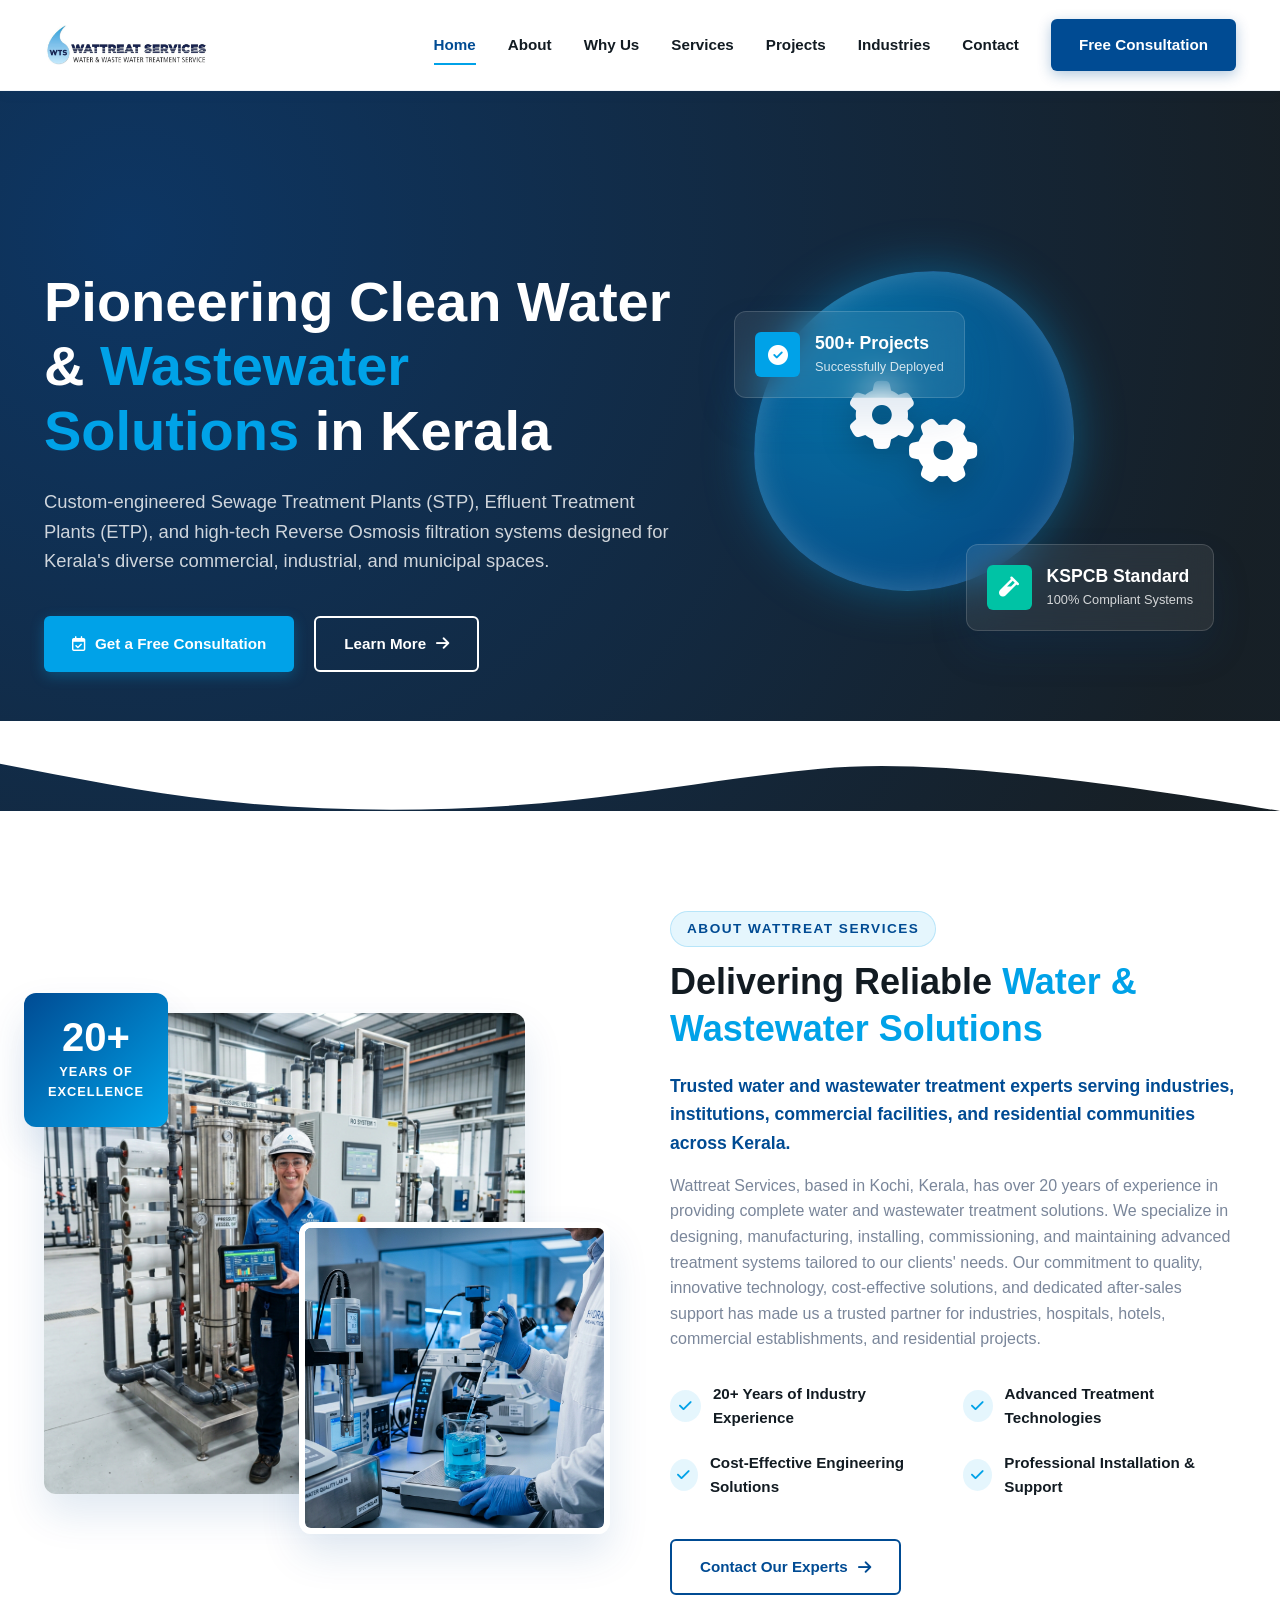
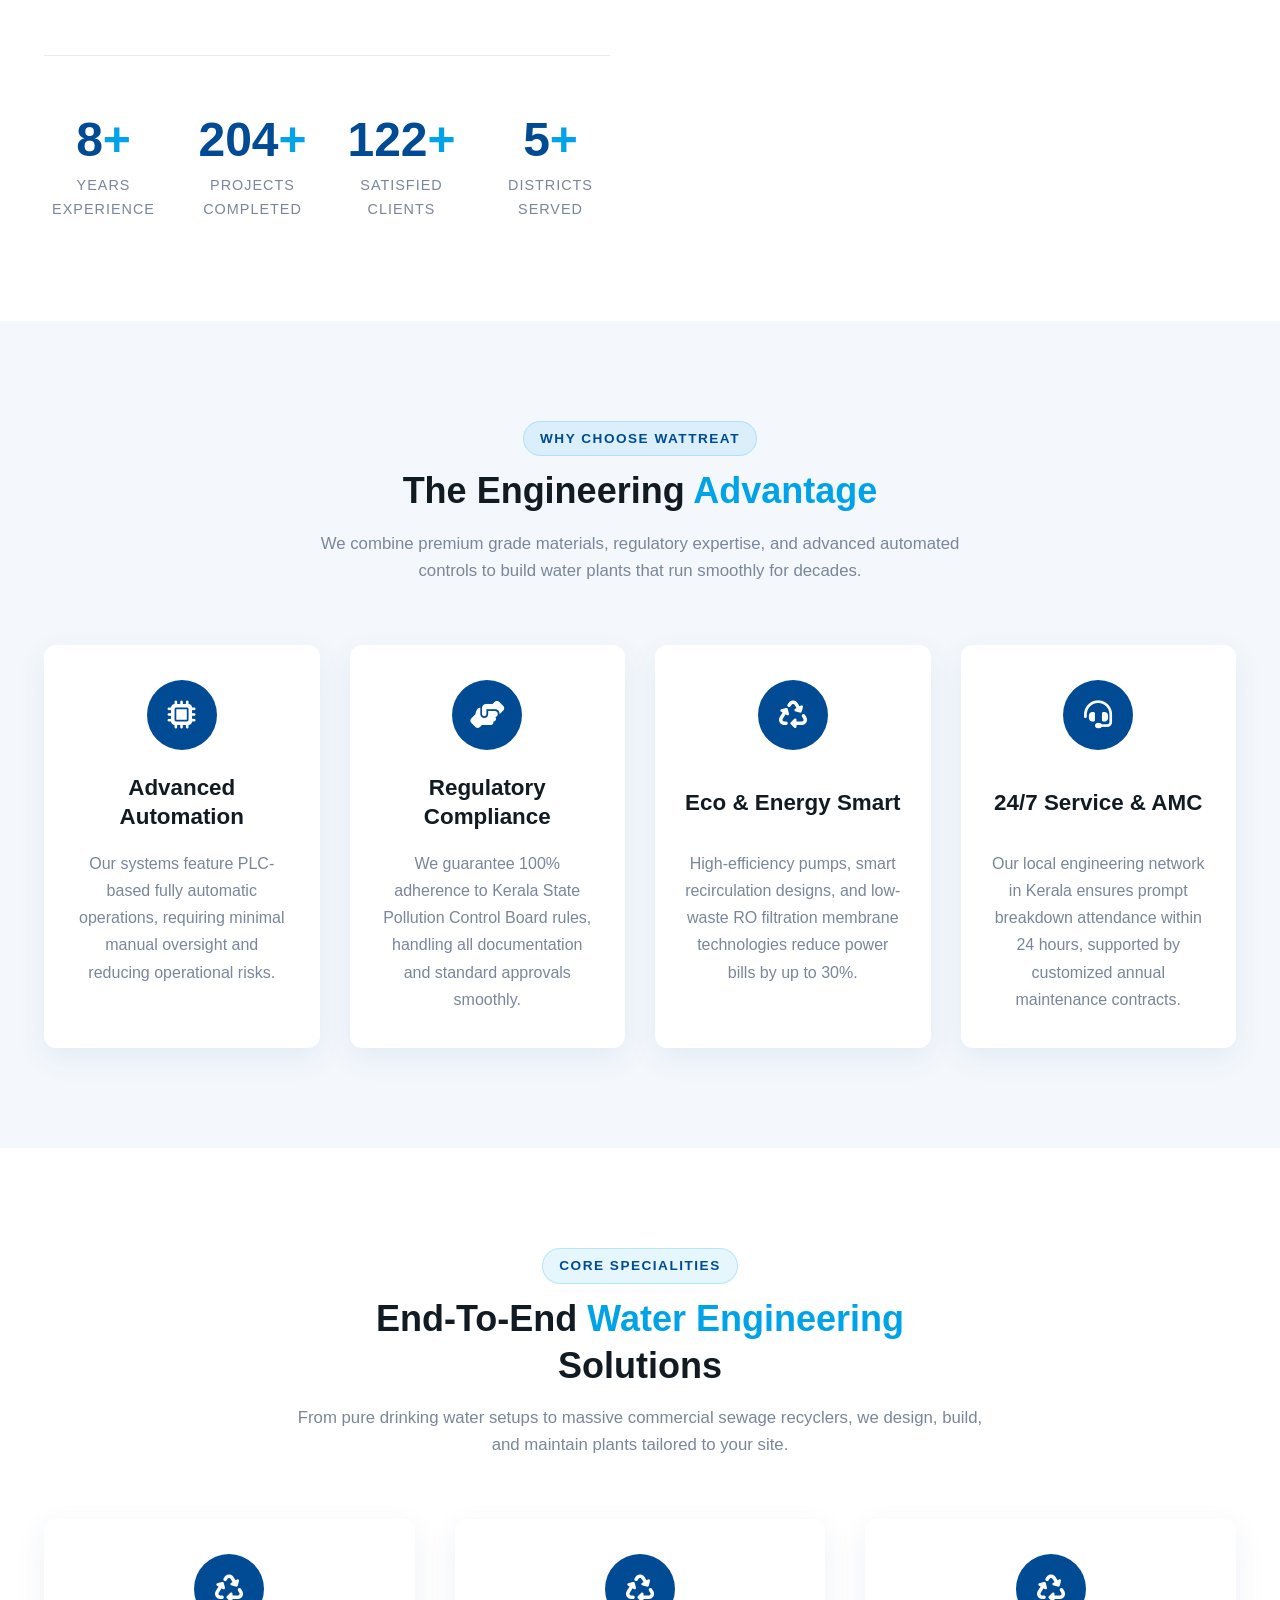
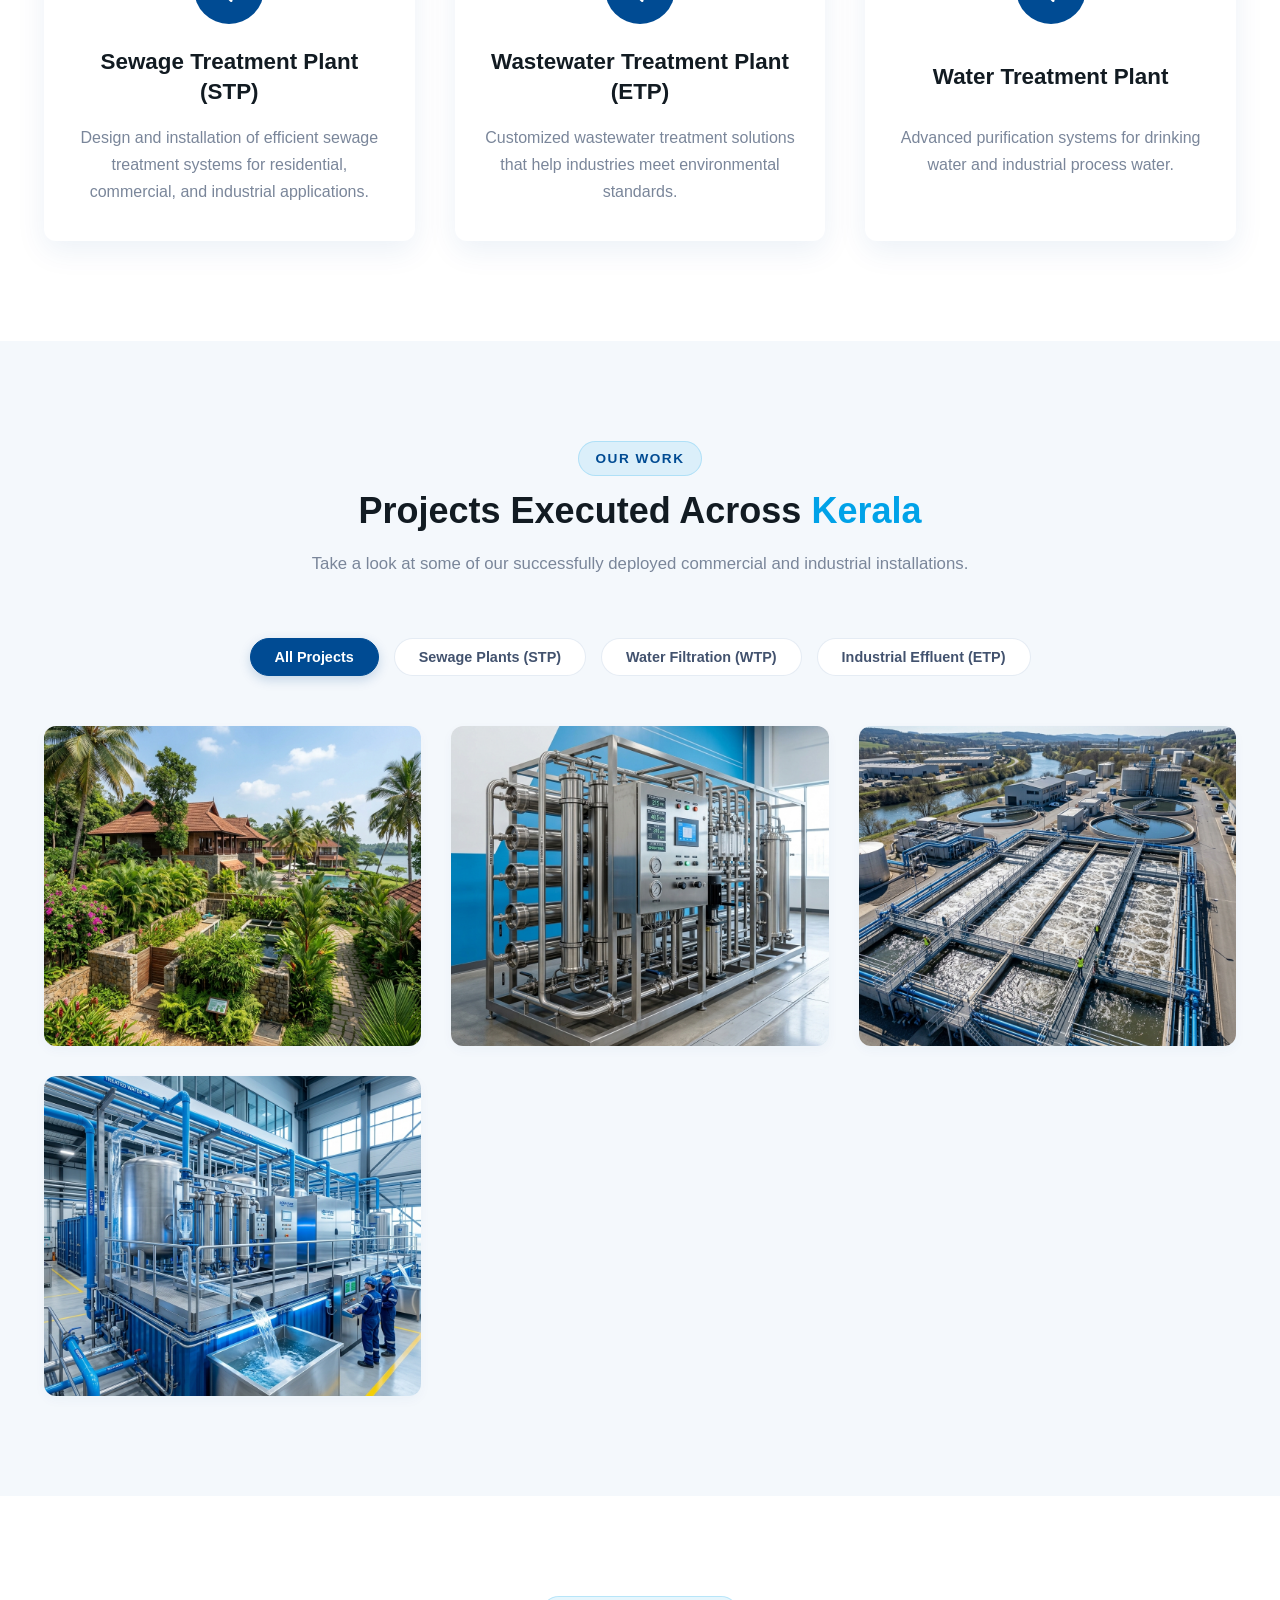
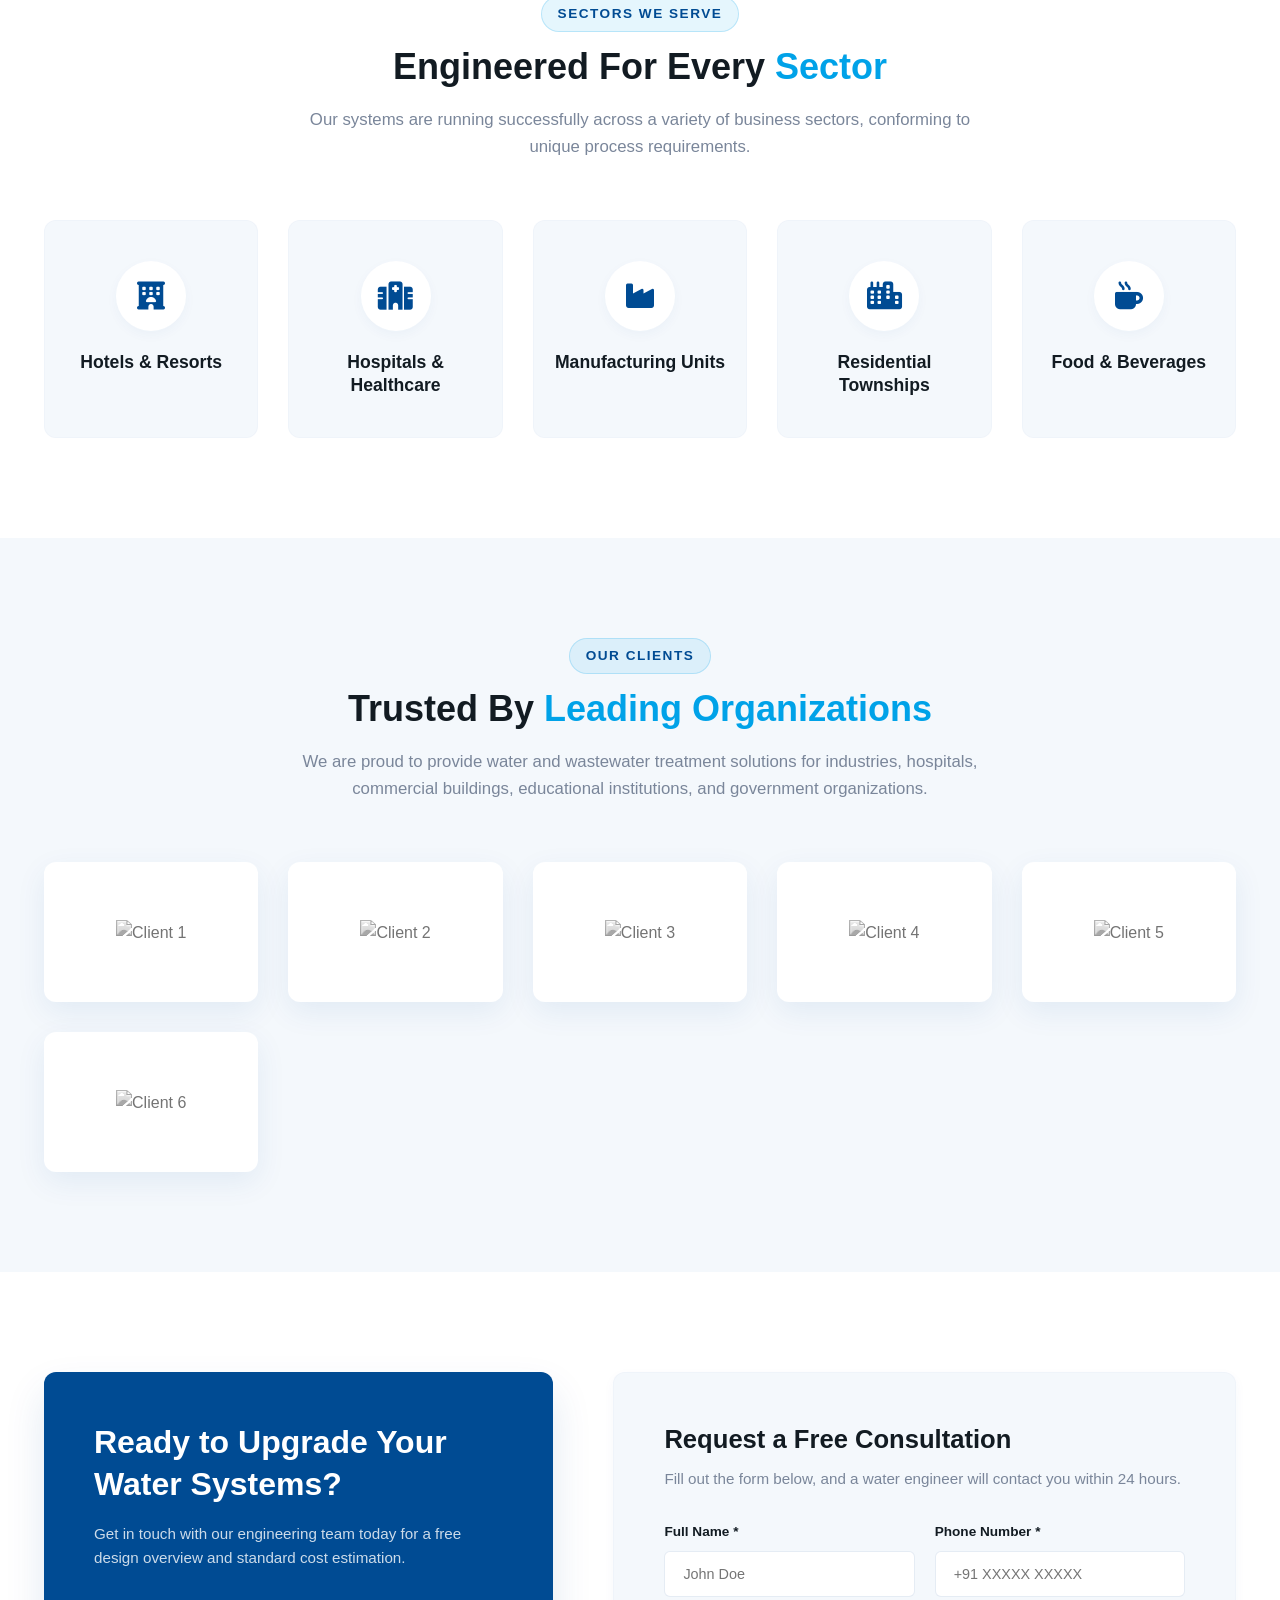
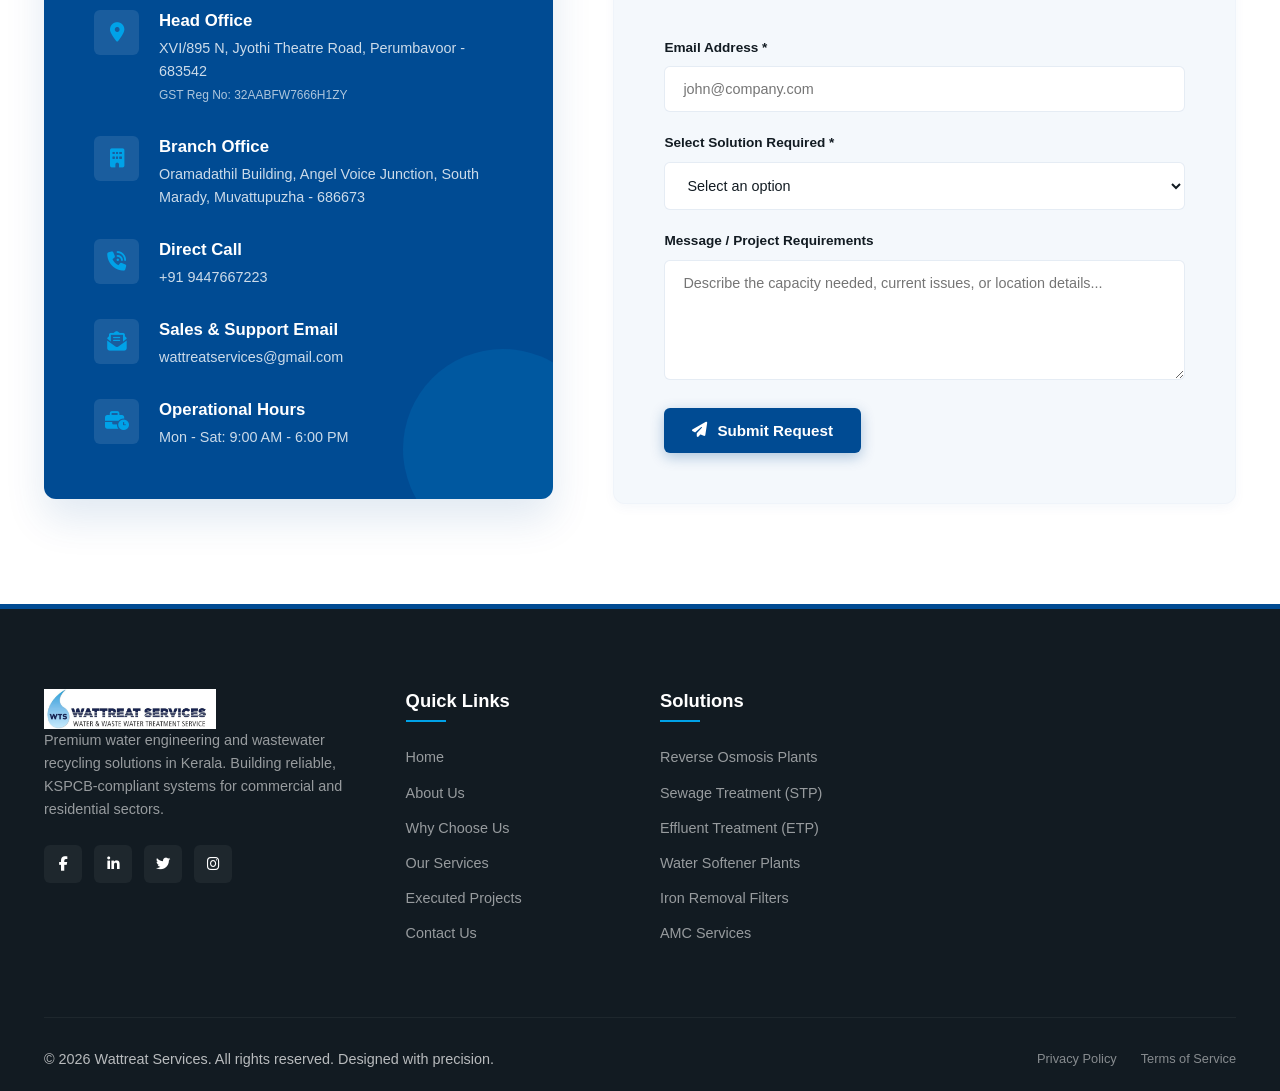
==== commit f0278f5f: "Some Responsive Error Fixed" ====
--- a/index.html
+++ b/index.html
@@ -96,9 +96,7 @@
     <section class="hero" id="home">
       <div class="container">
         <div class="hero-content reveal active">
-          <div class="hero-badge">
-            <i class="fa-solid fa-shield-halved"></i> ISO 9001:2015 Certified Engineering
-          </div>
+    
           <h1 class="hero-title">
             Pioneering Clean Water & <span>Wastewater Solutions</span> in Kerala
           </h1>
@@ -850,8 +848,8 @@
         </div>
 
         
-    </div>
-</section>
+    <!-- </div>
+</section> -->
 
         <!-- Footer Bottom -->
         <div class="footer-bottom">
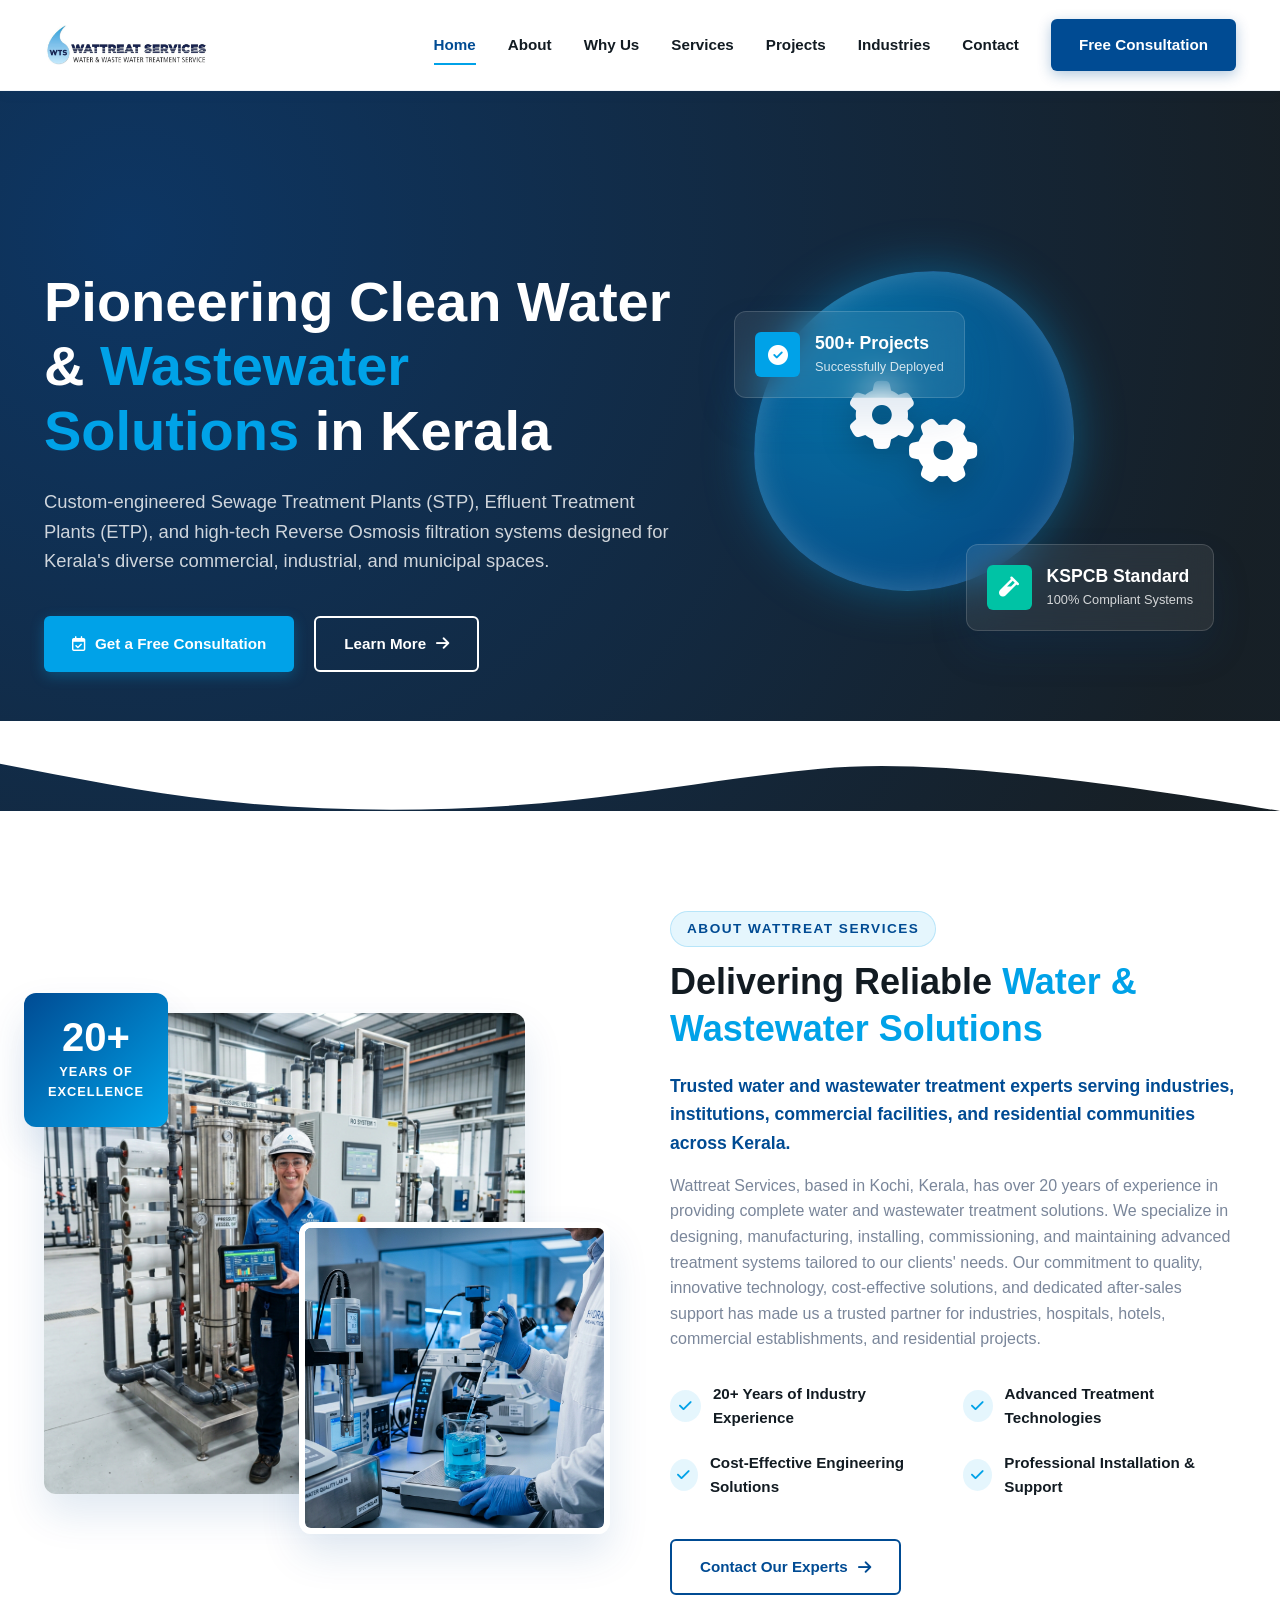
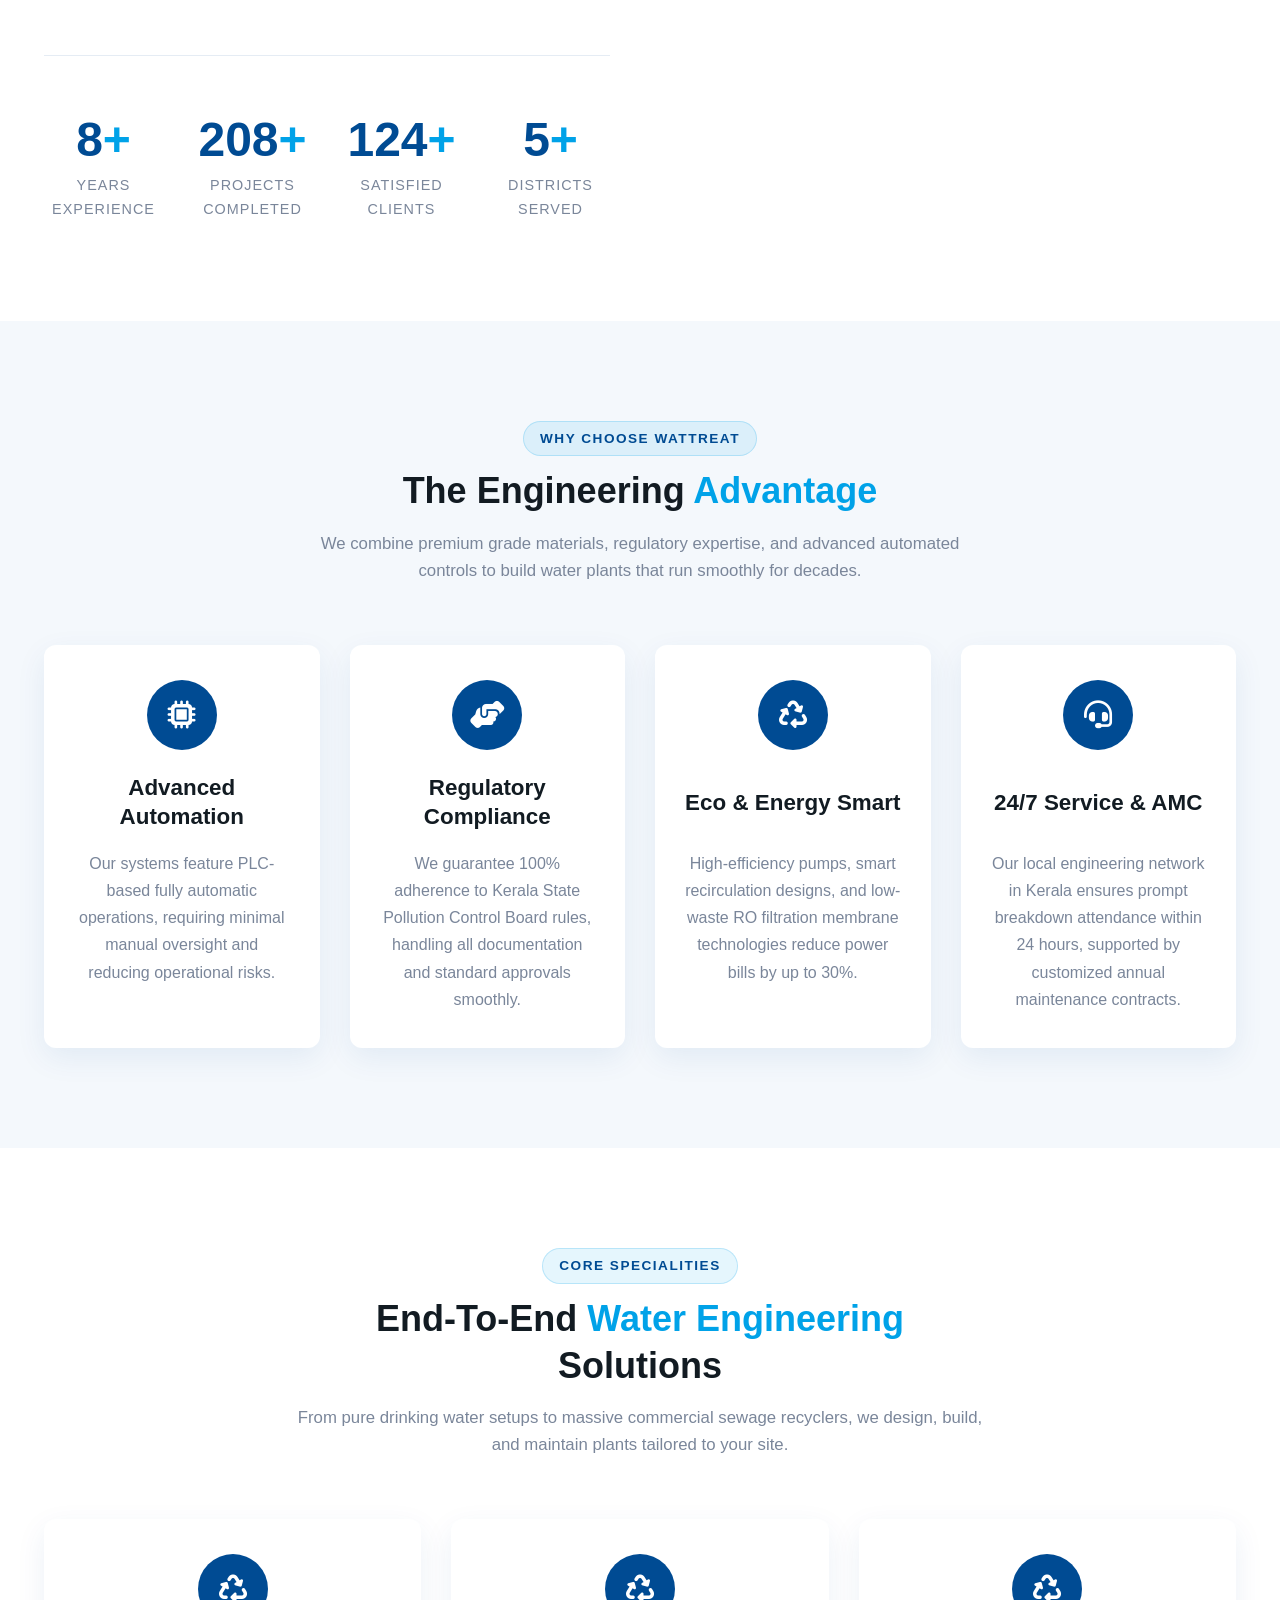
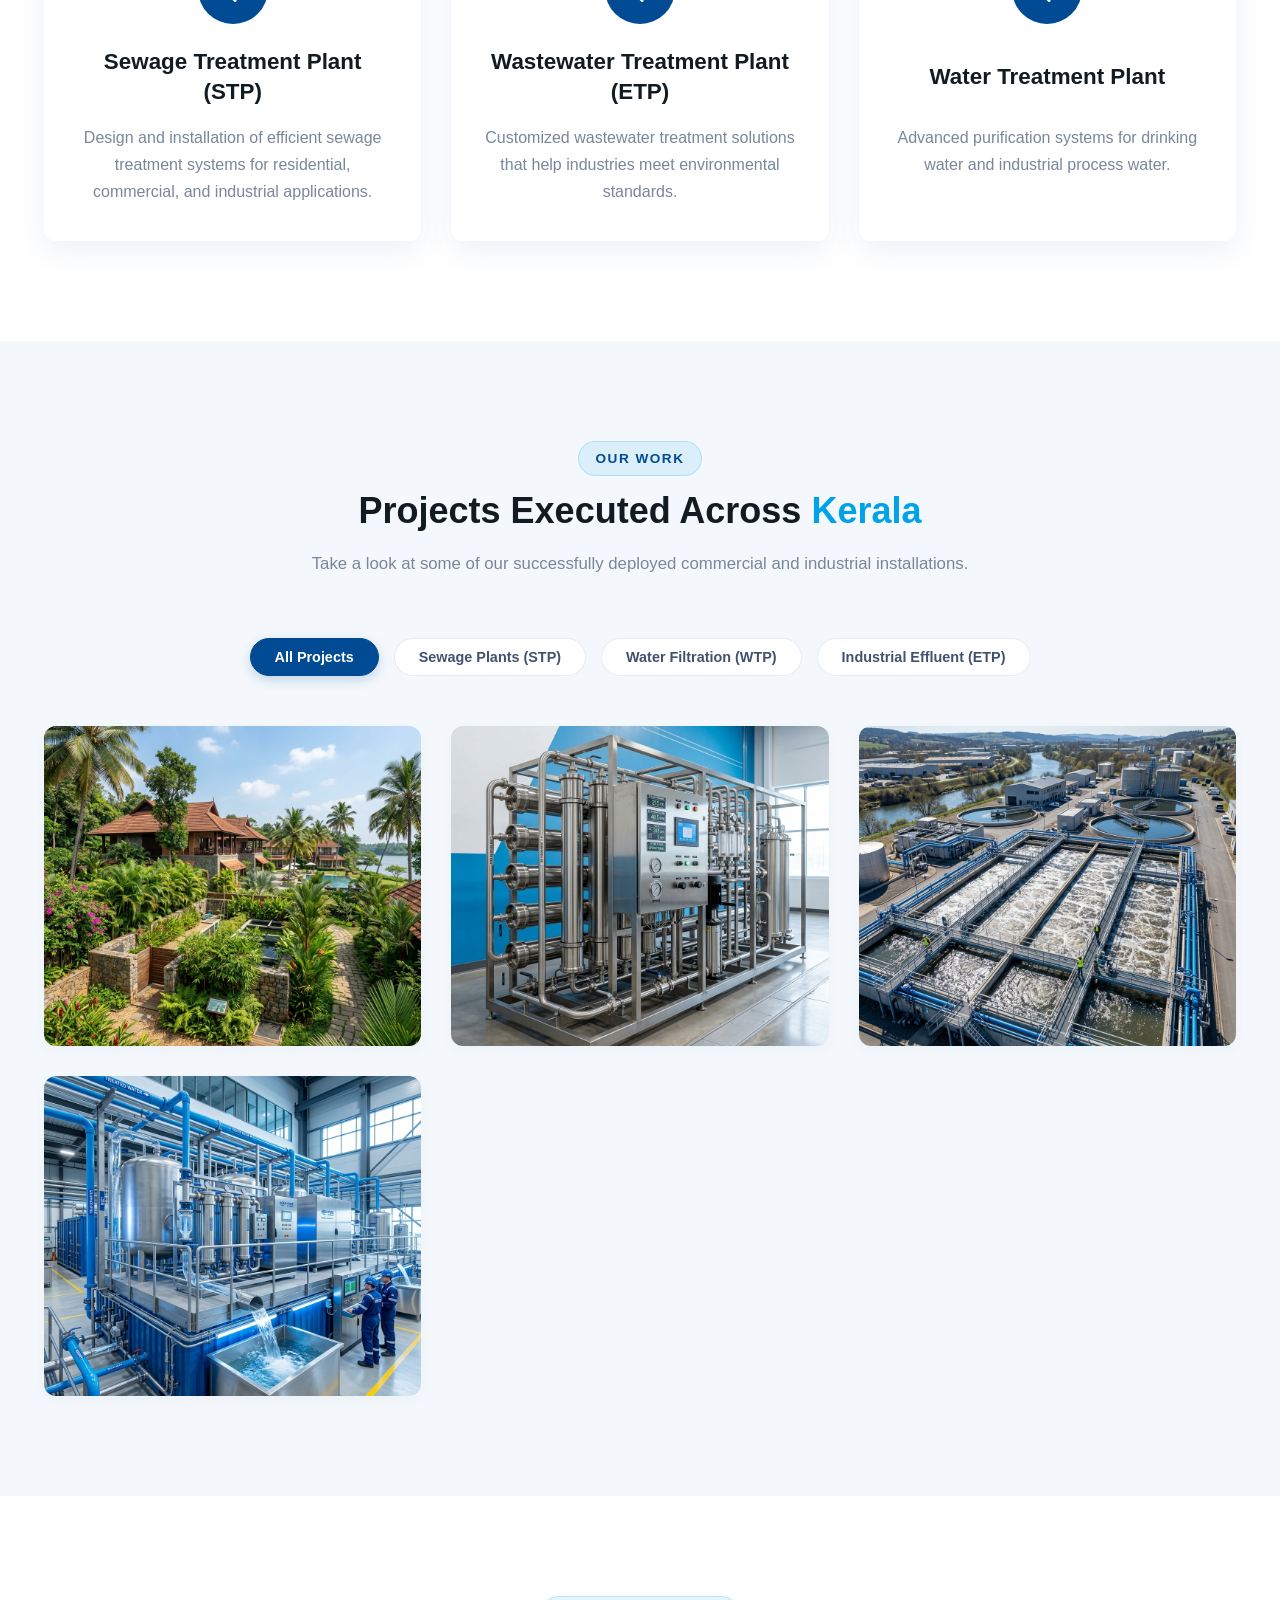
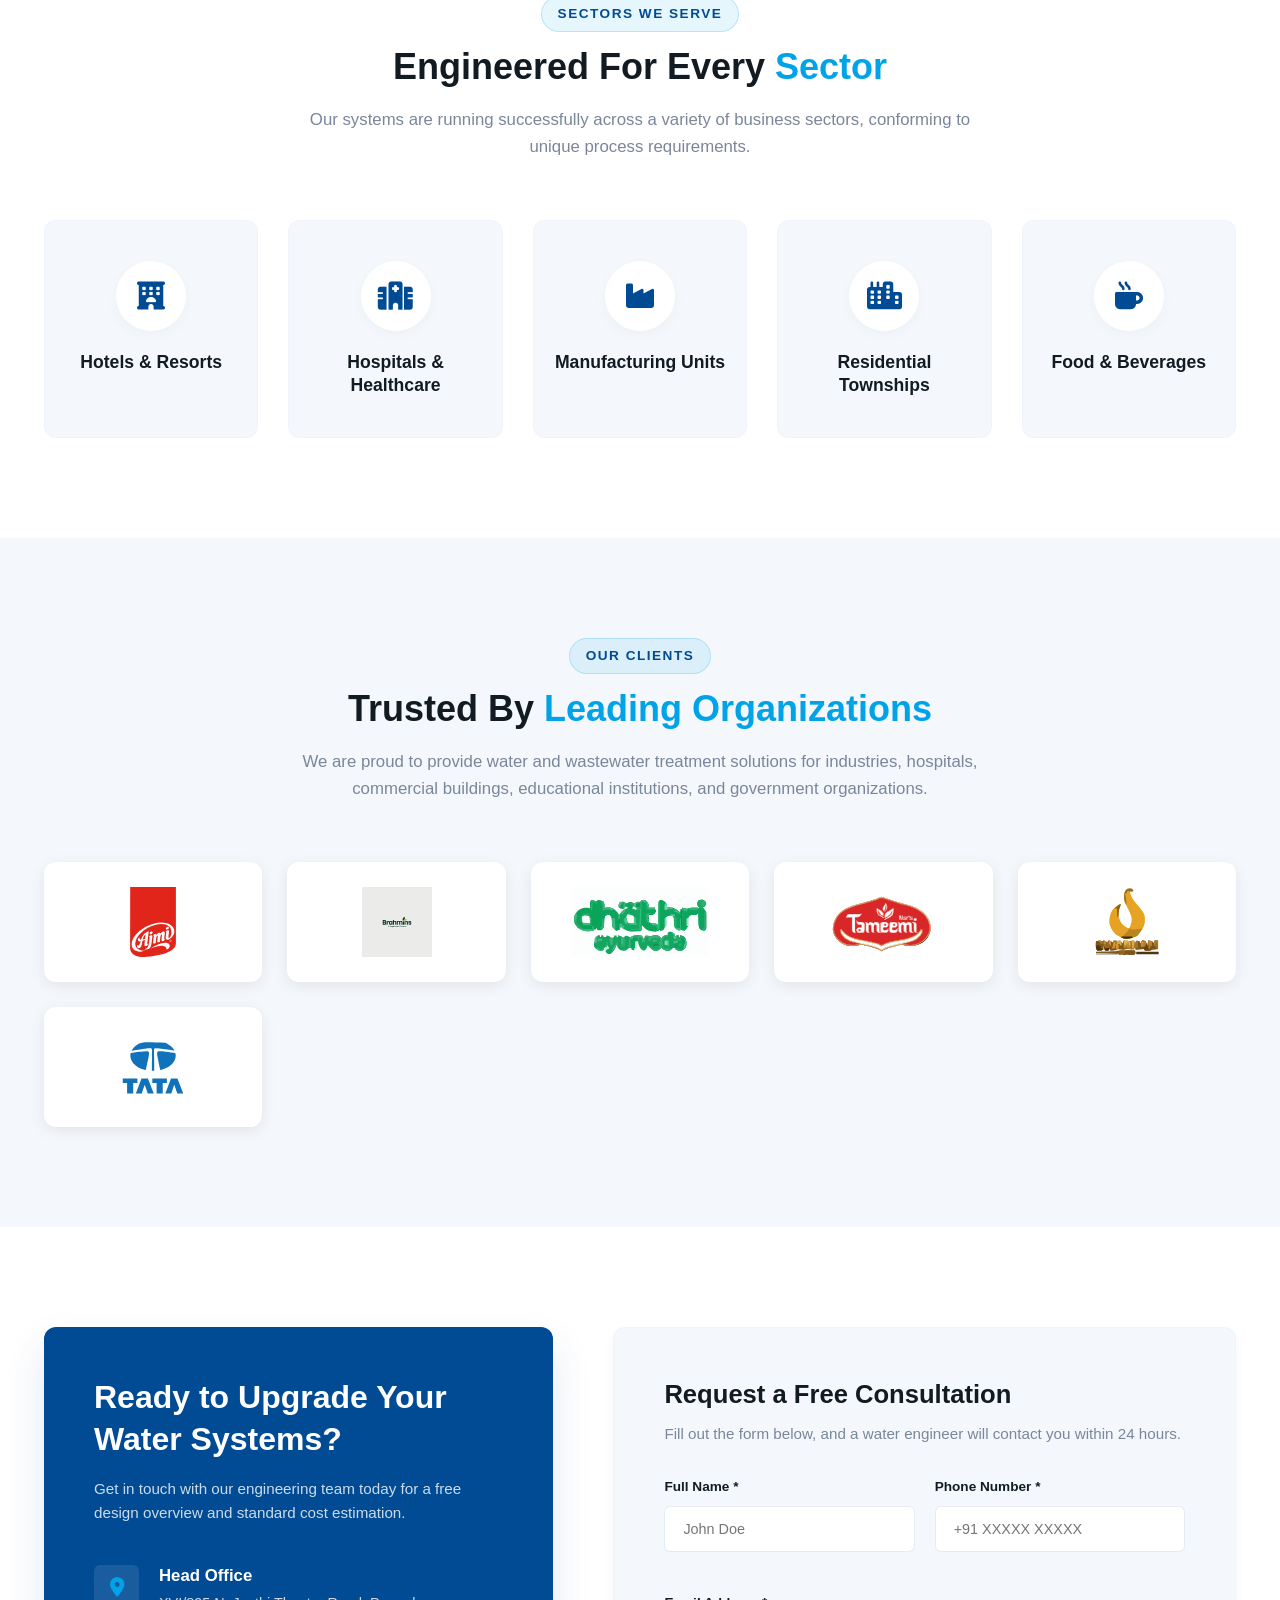
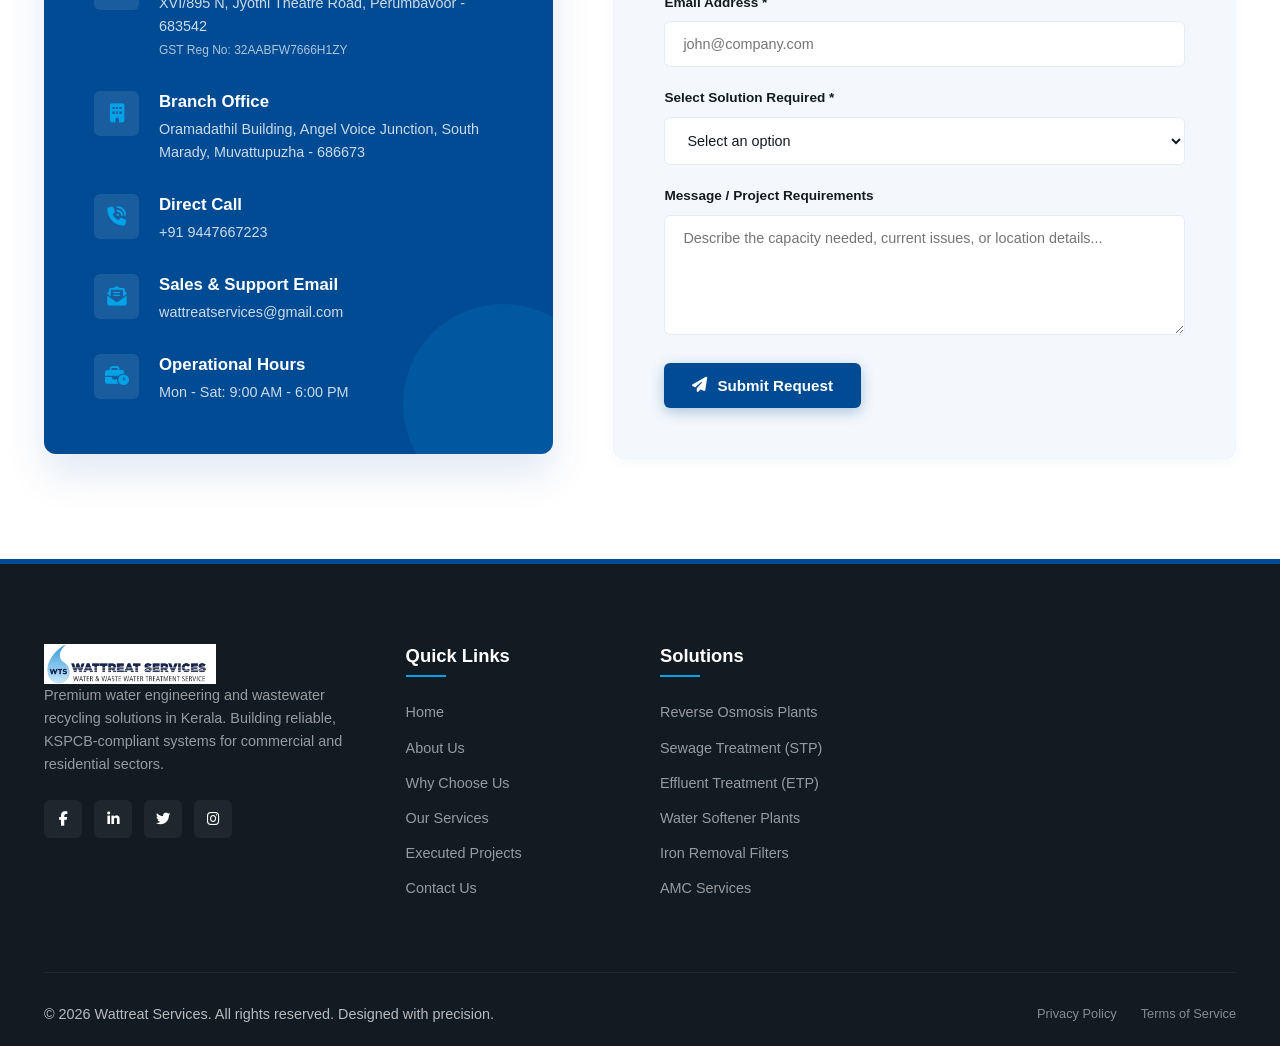
==== commit 9b99bf01: "Client Details Displayed" ====
--- a/index.html
+++ b/index.html
@@ -513,27 +513,27 @@
         <div class="clients-grid">
 
             <div class="client-logo">
-                <img src="images/client1.png" alt="Client 1">
+                <img src="images/logo/Ajmi-Logo.svg" alt="Client 1">
             </div>
 
             <div class="client-logo">
-                <img src="images/client2.png" alt="Client 2">
+                <img src="images/logo/Brahmins.svg" alt="Client 2">
             </div>
 
             <div class="client-logo">
-                <img src="images/client3.png" alt="Client 3">
+                <img src="images/logo/Dhathri-hair-oil.svg" alt="Client 3">
             </div>
 
             <div class="client-logo">
-                <img src="images/client4.png" alt="Client 4">
+                <img src="images/logo/Logo-tameemi-logo.svg" alt="Client 4">
             </div>
 
             <div class="client-logo">
-                <img src="images/client5.png" alt="Client 5">
+                <img src="images/logo/Swarnam-nallanna-logo.svg" alt="Client 5">
             </div>
 
             <div class="client-logo">
-                <img src="images/client6.png" alt="Client 6">
+                <img src="images/logo/Tata-Group-logo.svg" alt="Client 6">
             </div>
 
         </div>
--- a/css/style.css
+++ b/css/style.css
@@ -18,36 +18,30 @@
 .clients-grid{
     display:grid;
     grid-template-columns:repeat(auto-fit,minmax(180px,1fr));
-    gap:30px;
+    gap:25px;
+}
+.client-logo{
+    height:120px;              /* Same height for every logo */
+    background:#fff;
+    border-radius:12px;
+    display:flex;
+    justify-content:center;
     align-items:center;
-}
-
-.client-logo{
-    background:var(--white);
-    border-radius:var(--radius-md);
-    box-shadow:var(--shadow-md);
-    padding:30px;
-    display:flex;
-    align-items:center;
-    justify-content:center;
-    transition:var(--transition-normal);
-    min-height:140px;
+    padding:20px;
+    box-shadow:0 4px 15px rgba(0,0,0,.08);
 }
 
 .client-logo img{
-    max-width:140px;
-    max-height:70px;
-    width:auto;
-    height:auto;
-    object-fit:contain;
-    filter:grayscale(100%);
-    opacity:.8;
-    transition:var(--transition-normal);
-}
-
-.client-logo:hover{
-    transform:translateY(-8px);
-    box-shadow:var(--shadow-hover);
+    width:160px;               /* Same maximum width */
+    height:70px;               /* Same maximum height */
+    object-fit:contain;        /* Prevent stretching */
+    filter:none;
+    opacity:1;
+    transition:transform .3s ease;
+}
+
+.client-logo:hover img{
+    transform:scale(1.05);
 }
 
 .client-logo:hover img{
@@ -948,9 +942,9 @@
 }
 
 .services-grid {
-  display: grid;
-  grid-template-columns: repeat(auto-fit, minmax(350px, 1fr));
-  gap: 40px;
+    display: grid;
+    grid-template-columns: repeat(auto-fit, minmax(280px, 1fr));
+    gap: 30px;
 }
 
 .service-card {
@@ -1112,10 +1106,9 @@
 }
 
 .projects-grid {
-  display: grid;
-  grid-template-columns: repeat(auto-fill, minmax(350px, 1fr));
-  gap: 30px;
-  transition: var(--transition-normal);
+    display: grid;
+    grid-template-columns: repeat(auto-fit, minmax(280px, 1fr));
+    gap: 30px;
 }
 
 .project-card {
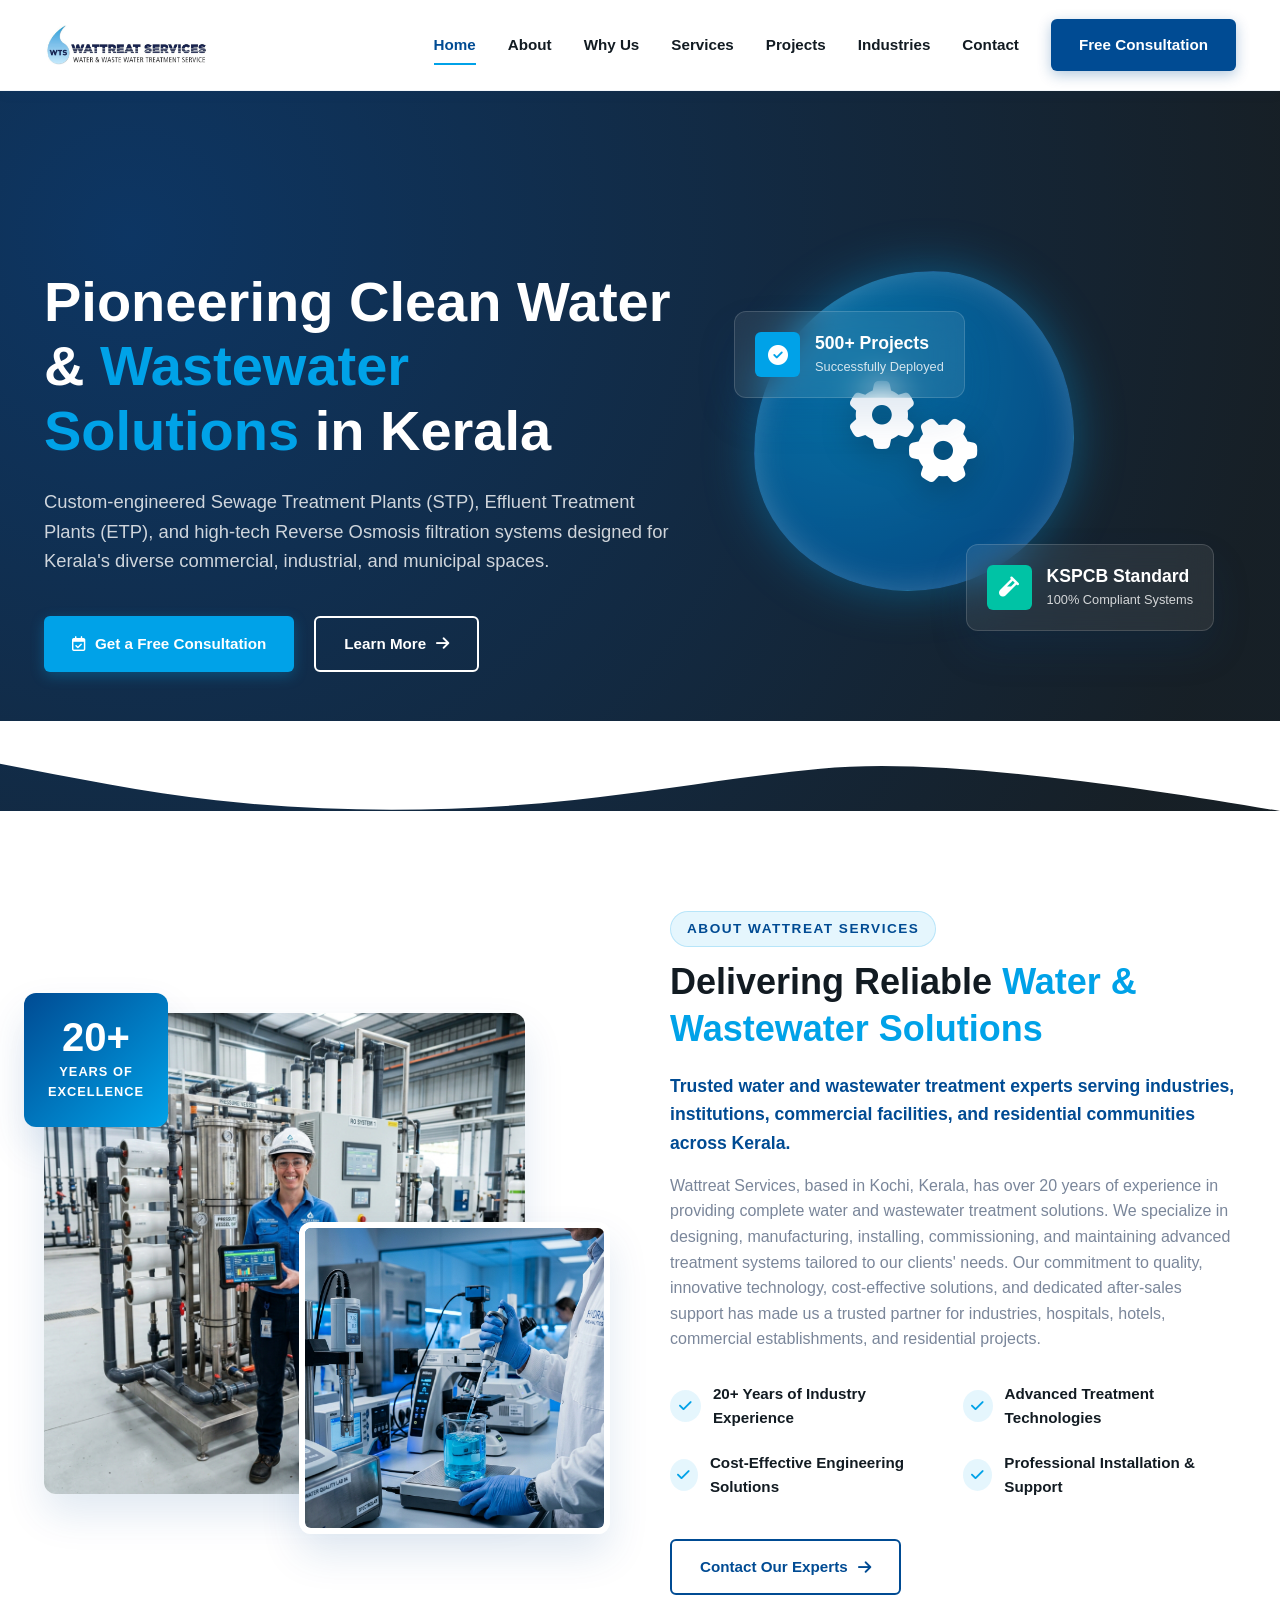
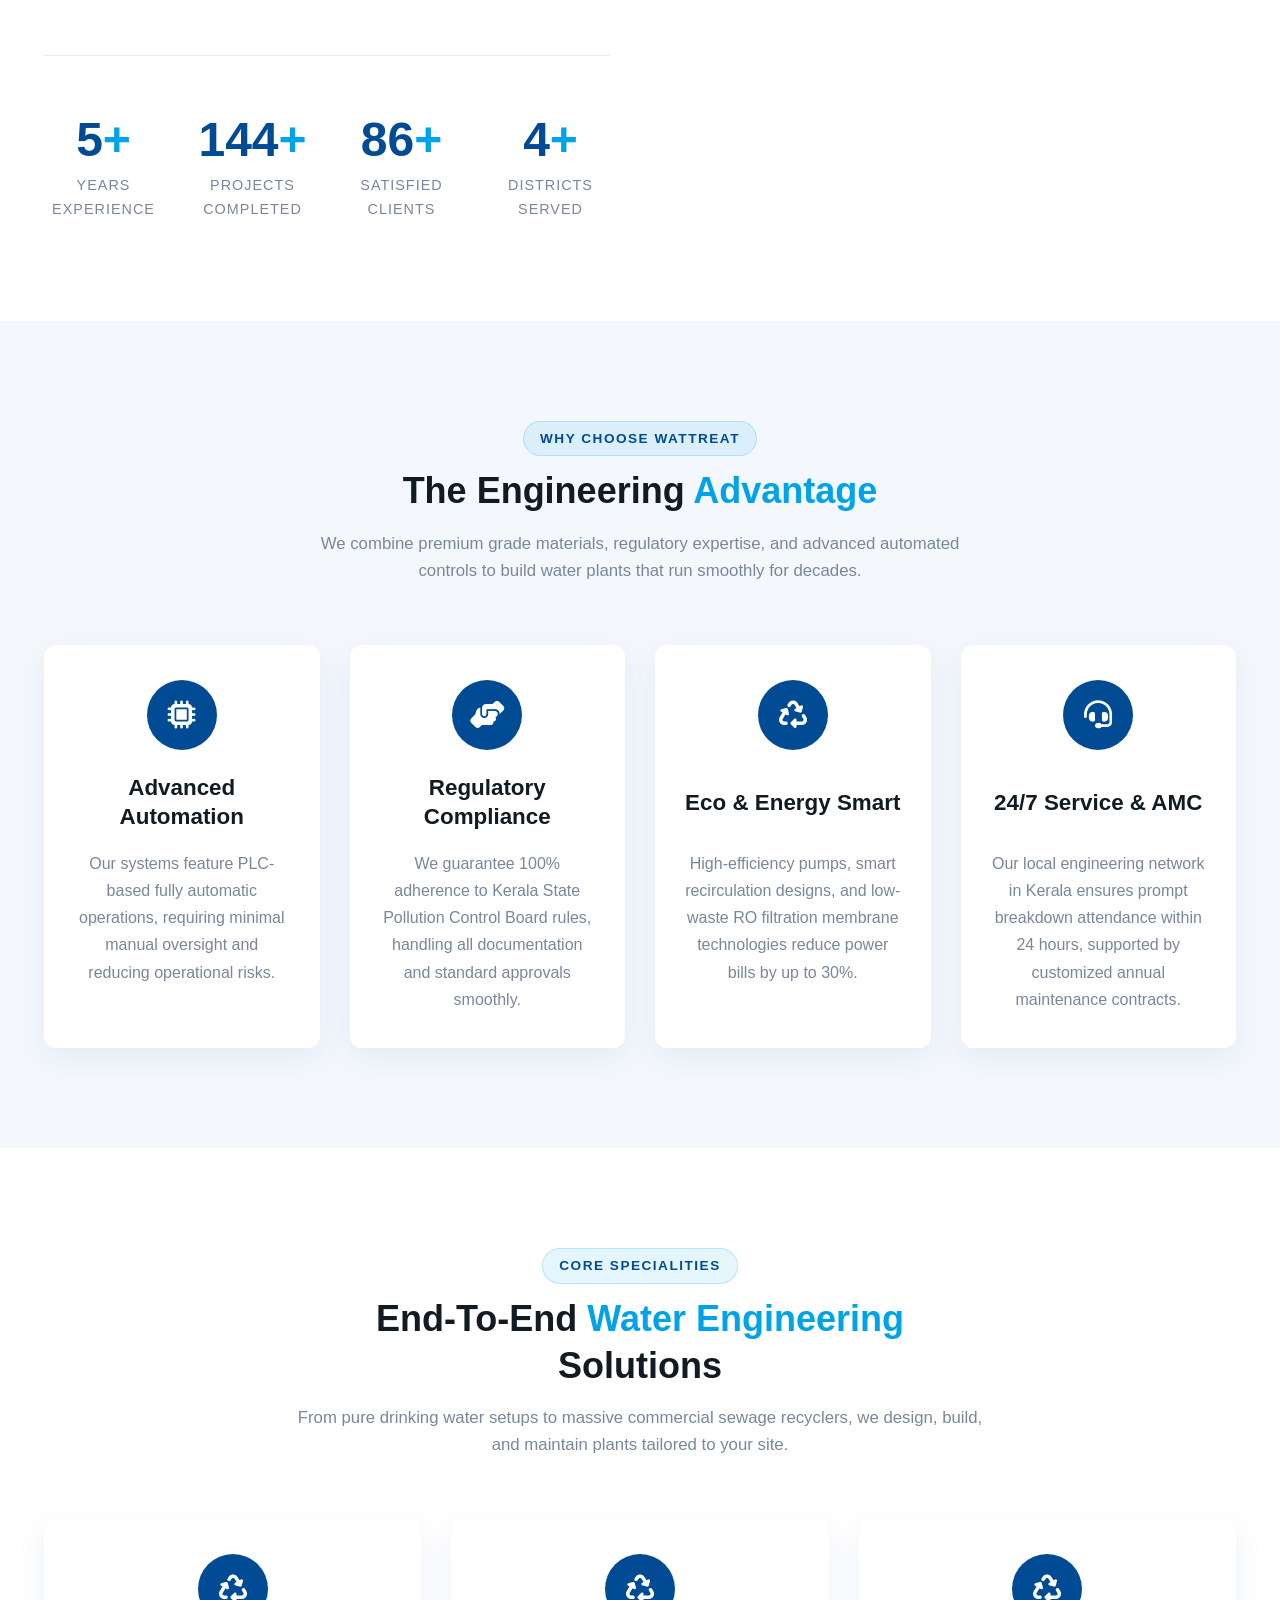
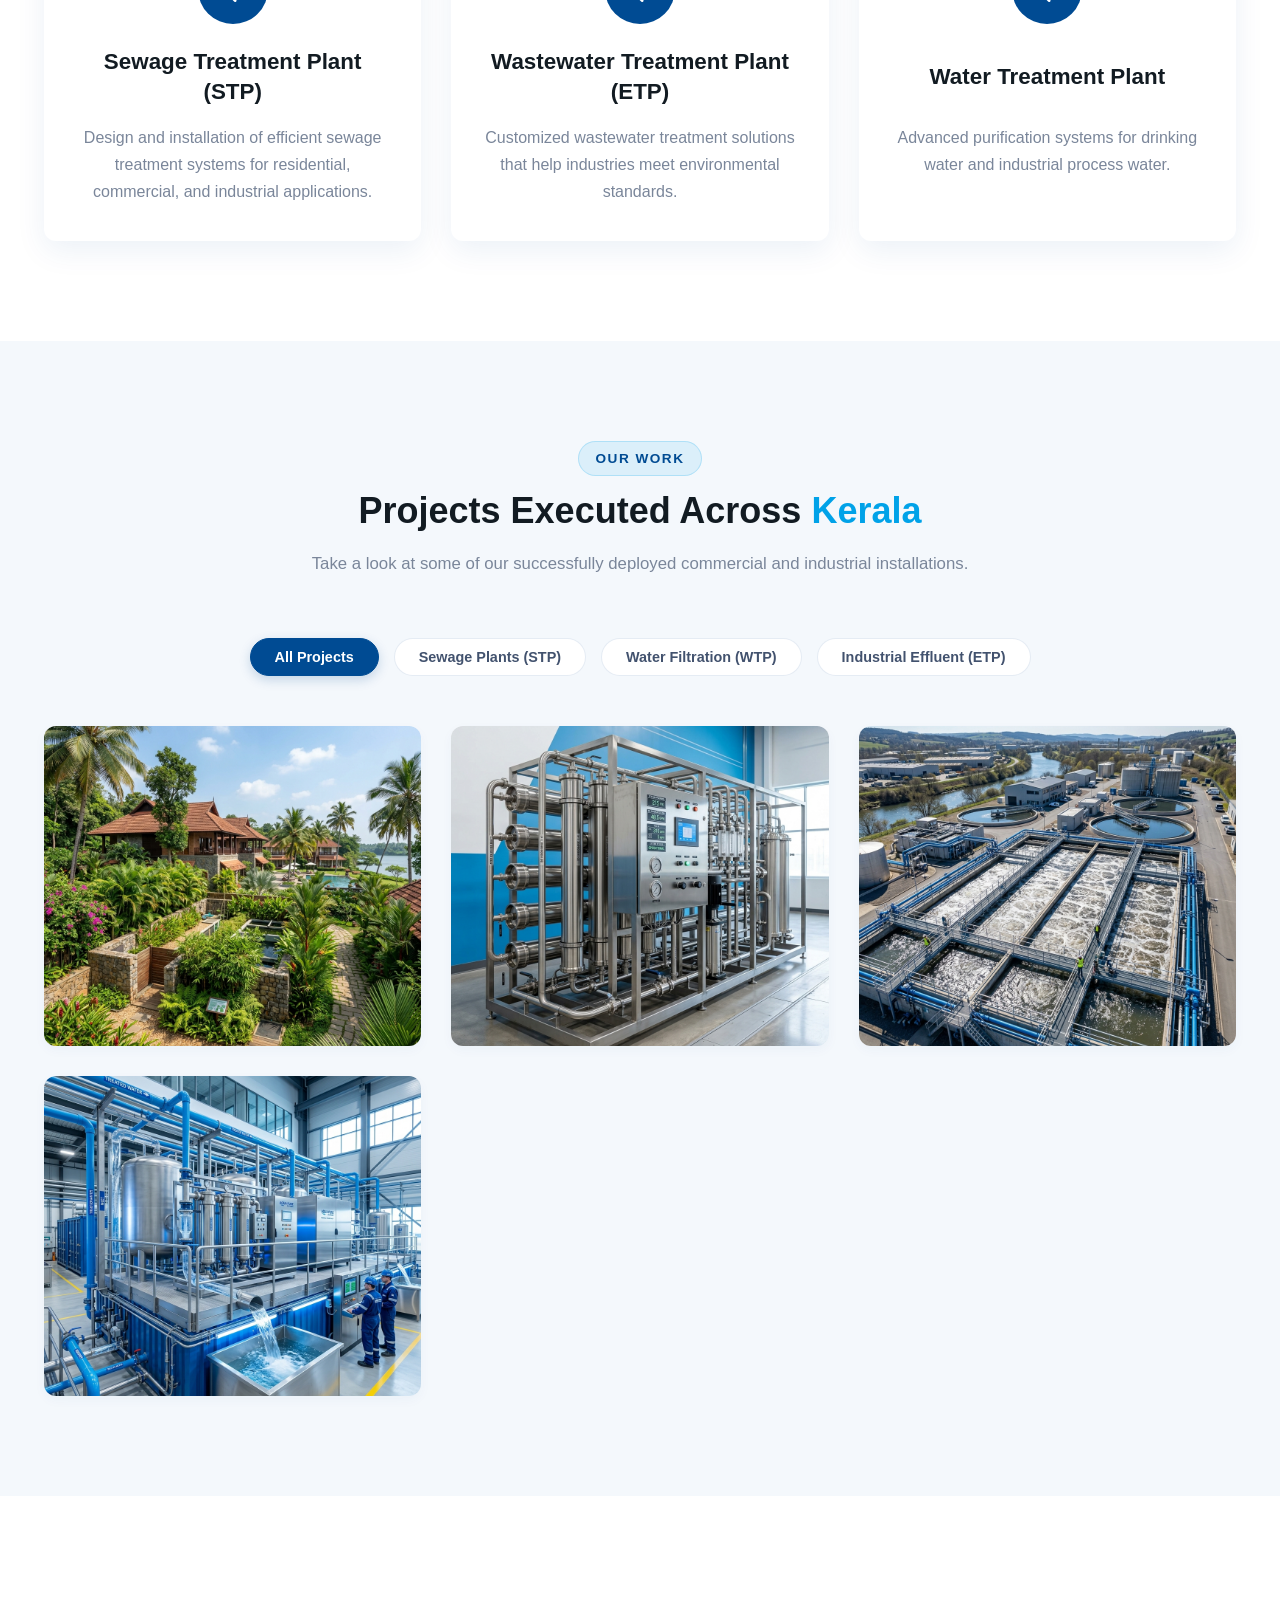
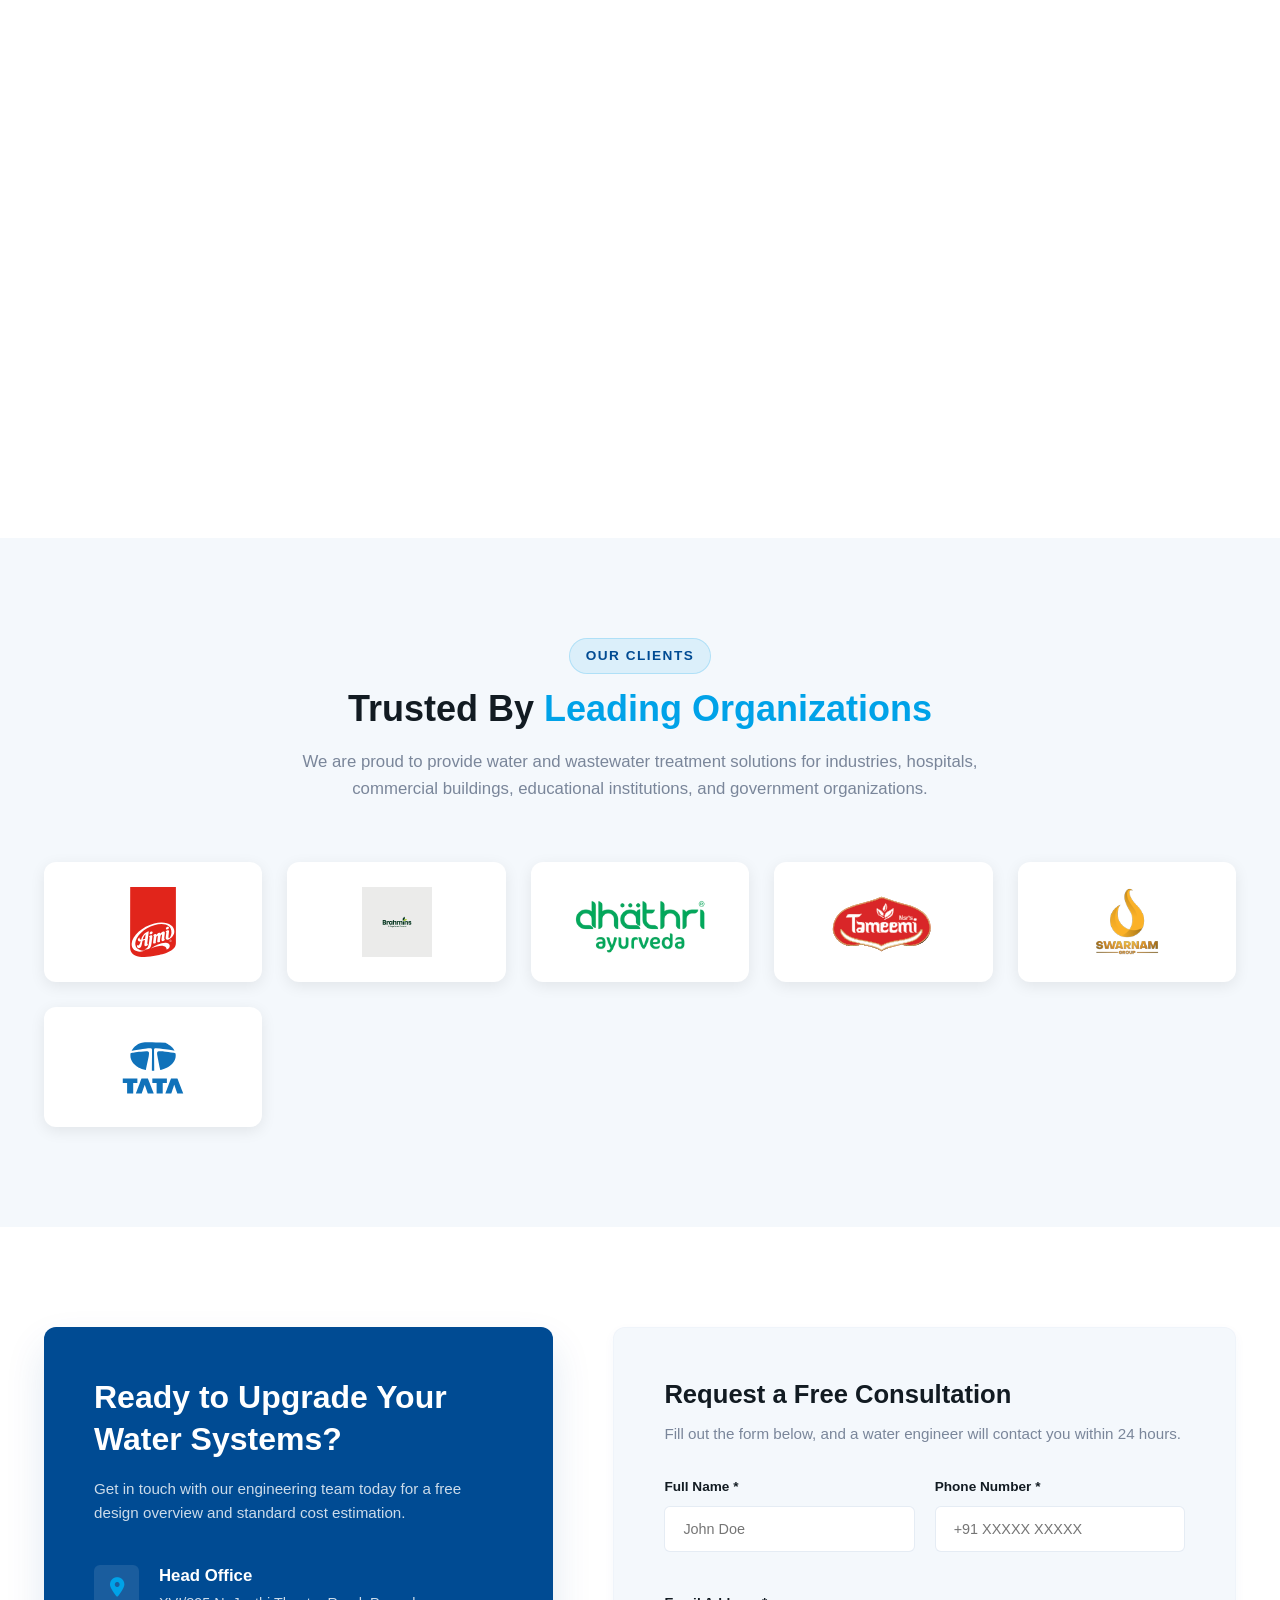
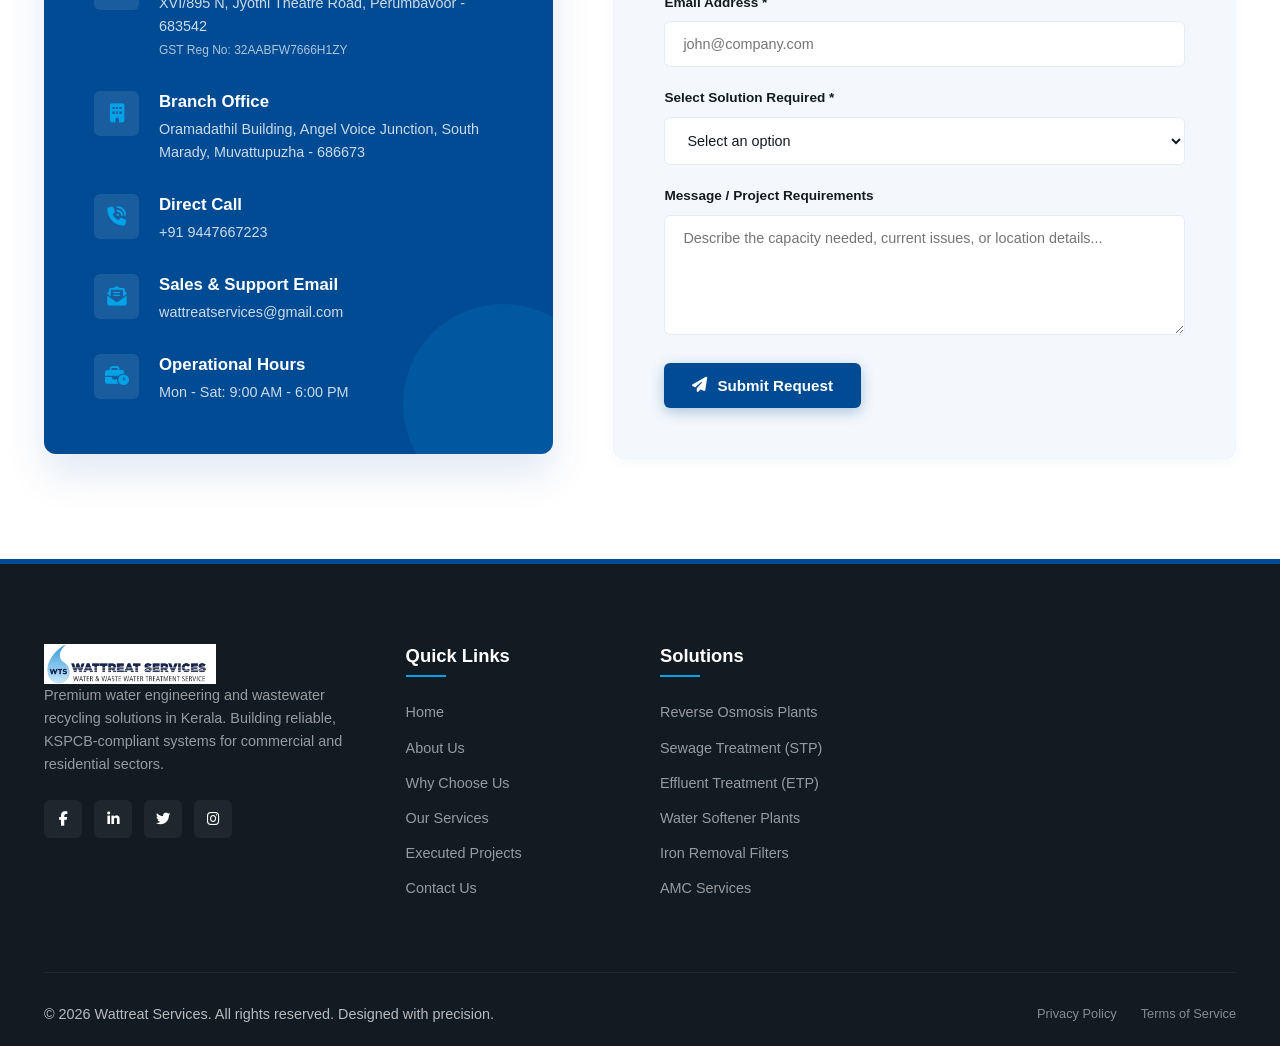
==== commit a40ad1f0: "Quality Logo Uploaded" ====
--- a/index.html
+++ b/index.html
@@ -513,27 +513,27 @@
         <div class="clients-grid">
 
             <div class="client-logo">
-                <img src="images/logo/Ajmi-Logo.svg" alt="Client 1">
+                <img src="images/logo/Ajmi-Logo.svg" alt="ajmi">
             </div>
 
             <div class="client-logo">
-                <img src="images/logo/Brahmins.svg" alt="Client 2">
+                <img src="images/logo/Brahmins.svg" alt="Brahmins">
             </div>
 
             <div class="client-logo">
-                <img src="images/logo/Dhathri-hair-oil.svg" alt="Client 3">
+                <img src="images/logo/Dhathri-hair-oil.avif" alt="Dhathri">
             </div>
 
             <div class="client-logo">
-                <img src="images/logo/Logo-tameemi-logo.svg" alt="Client 4">
+                <img src="images/logo/Logo-tameemi-logo.svg" alt="Thameemi">
             </div>
 
             <div class="client-logo">
-                <img src="images/logo/Swarnam-nallanna-logo.svg" alt="Client 5">
+                <img src="images/logo/Swarnam-nallanna.png" alt="Swarnam-nallanna">
             </div>
 
             <div class="client-logo">
-                <img src="images/logo/Tata-Group-logo.svg" alt="Client 6">
+                <img src="images/logo/Tata-Group-logo.svg" alt="Tata-Group">
             </div>
 
         </div>
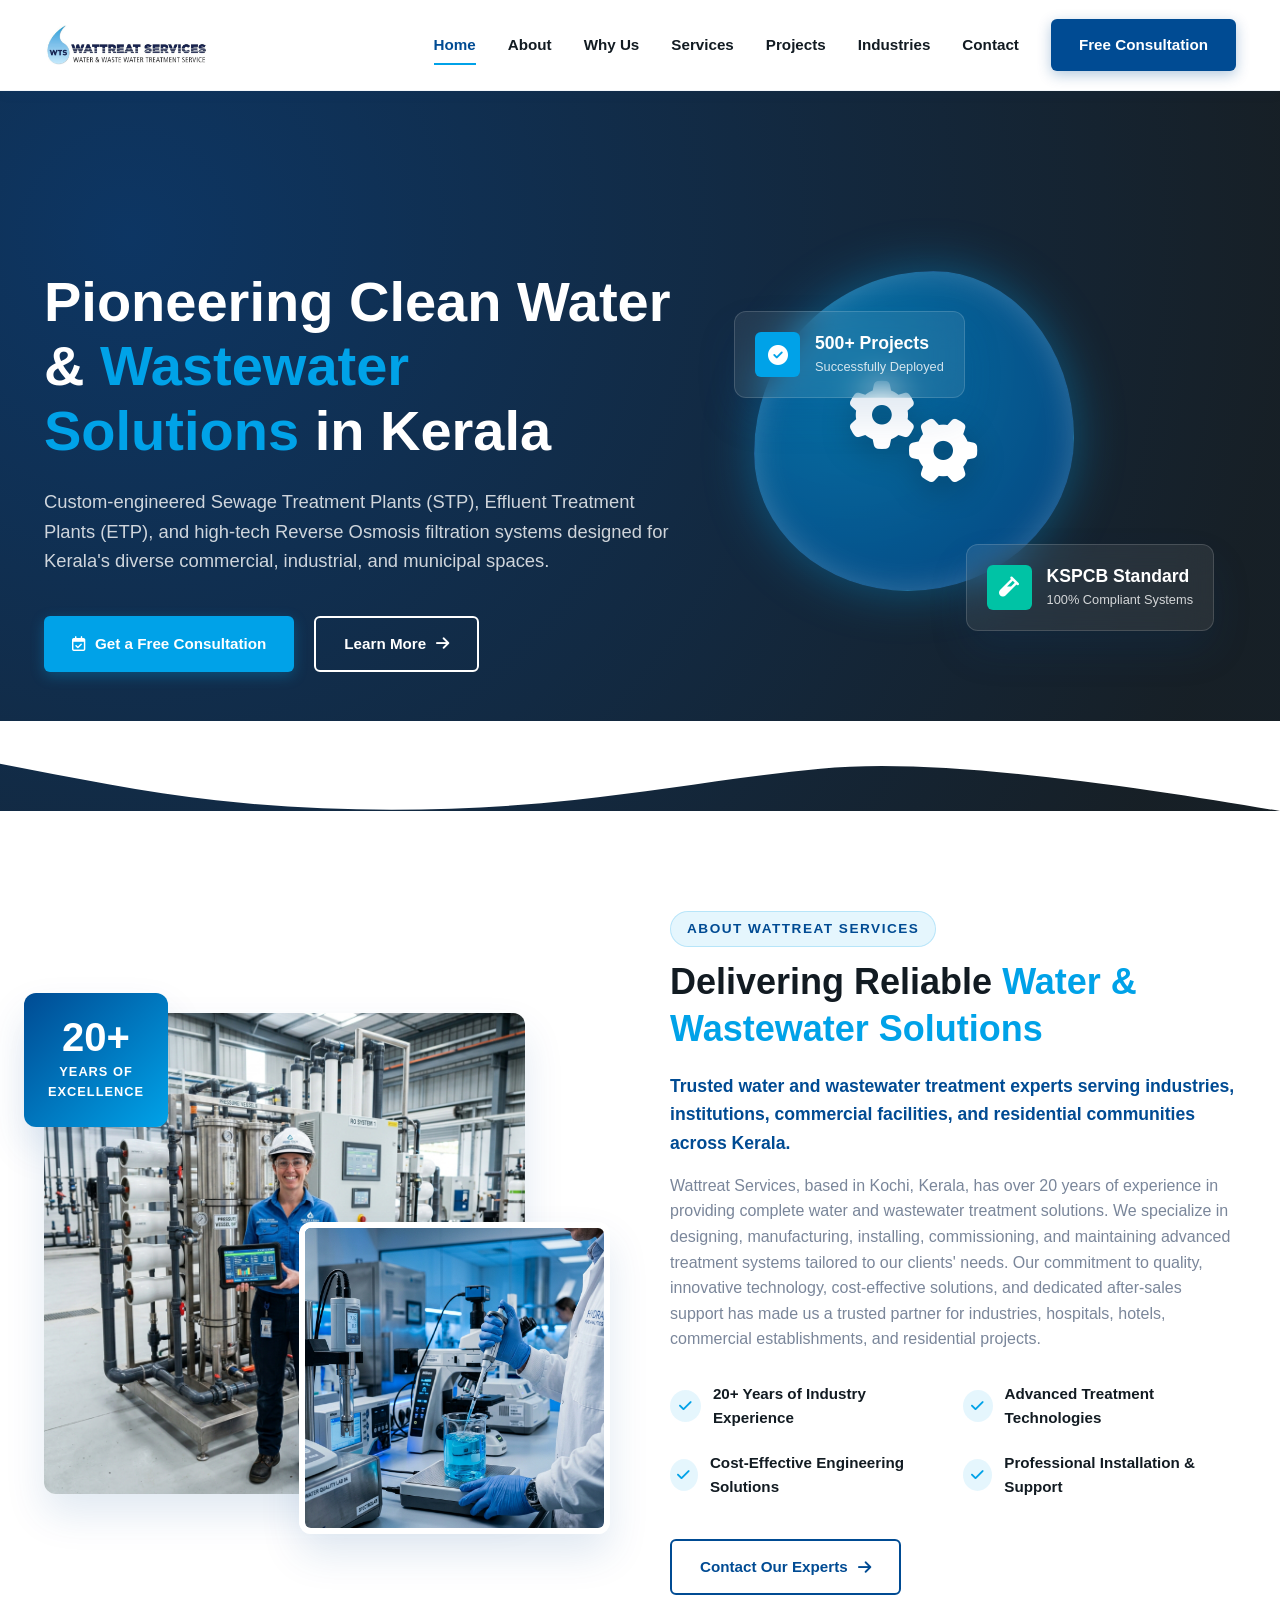
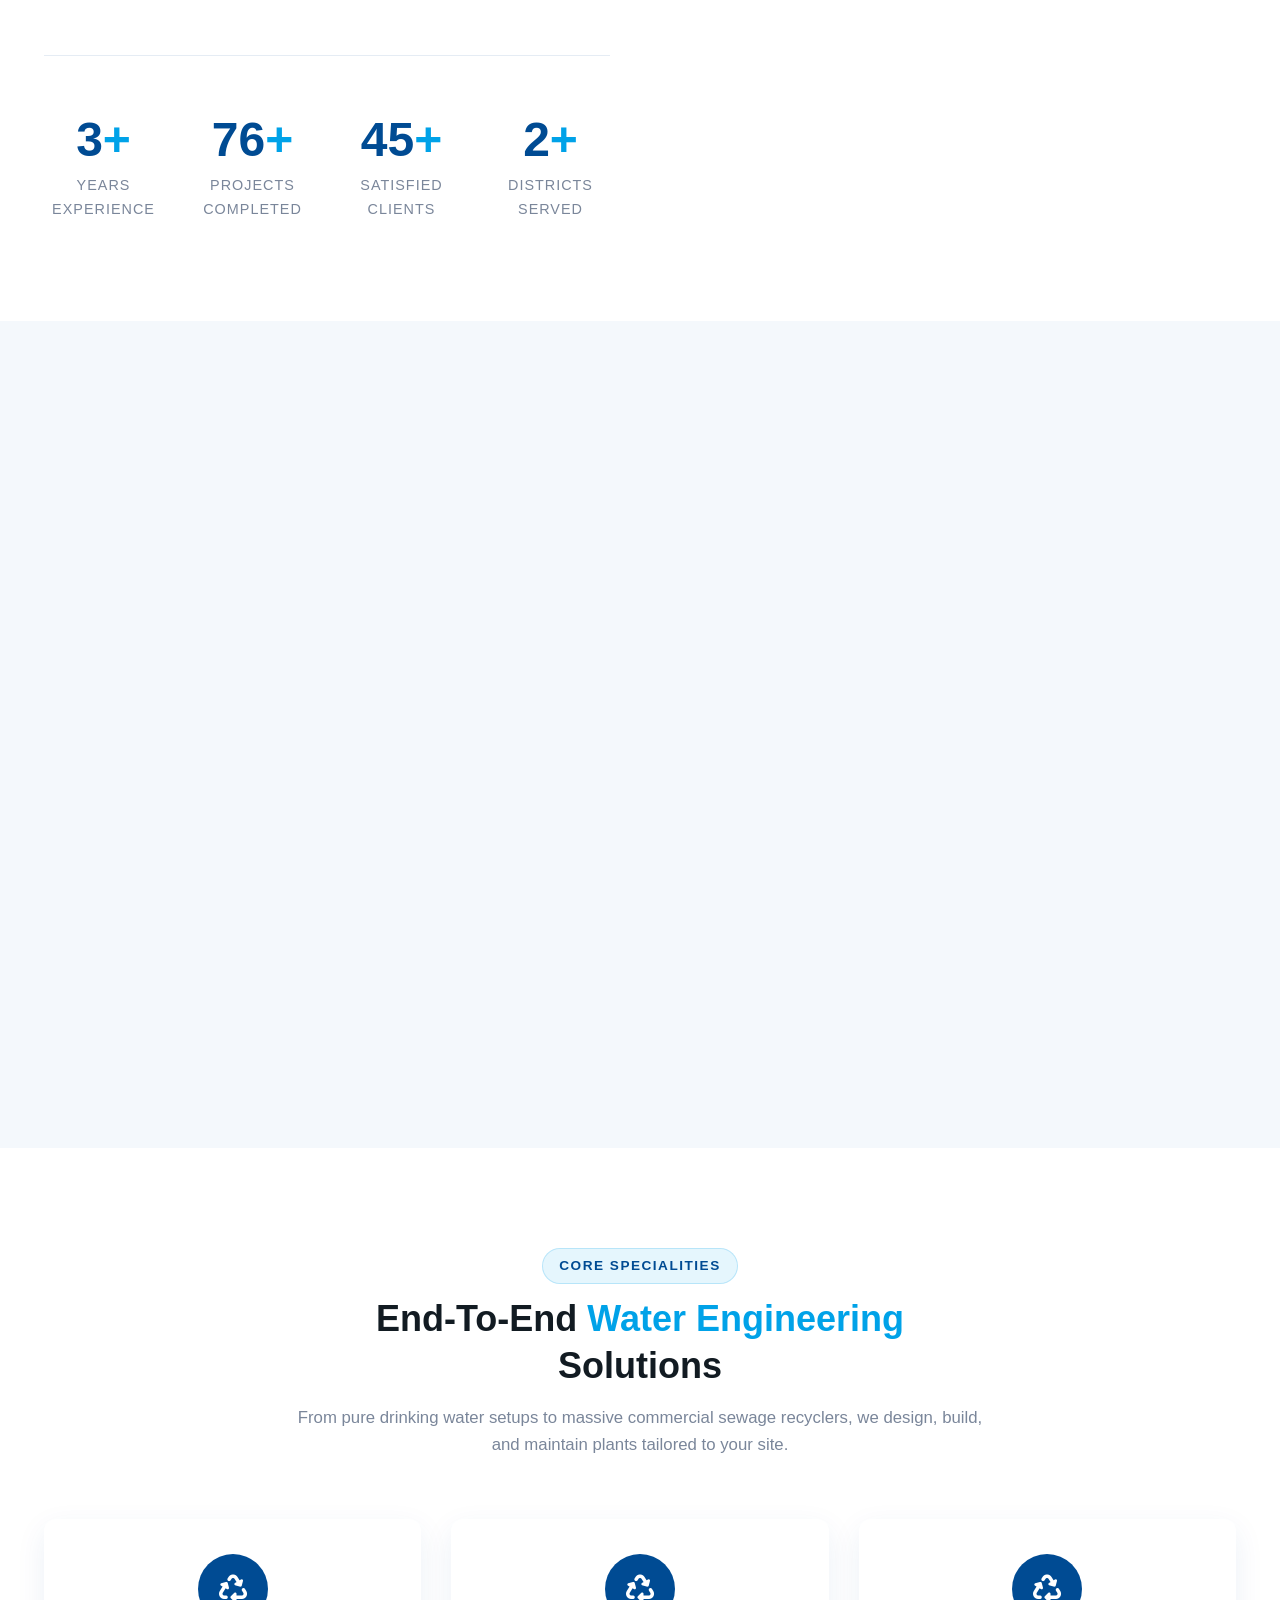
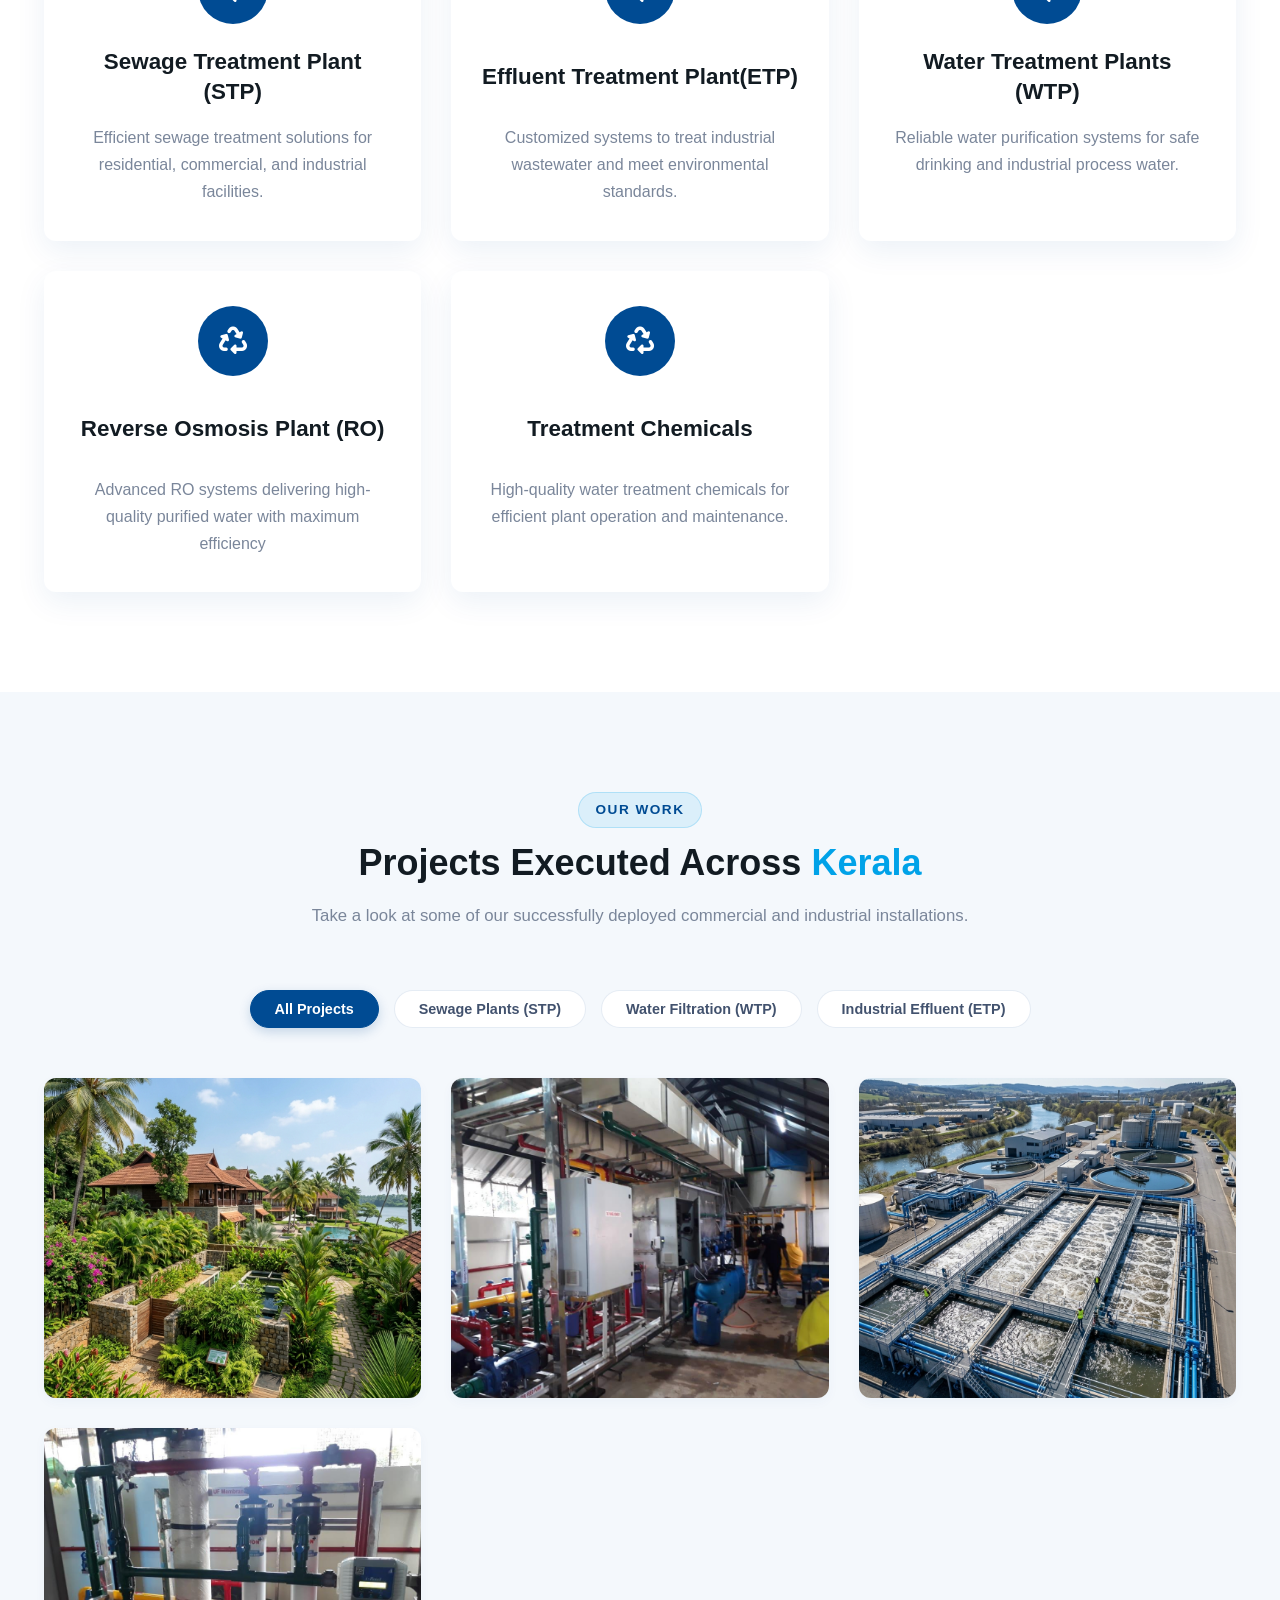
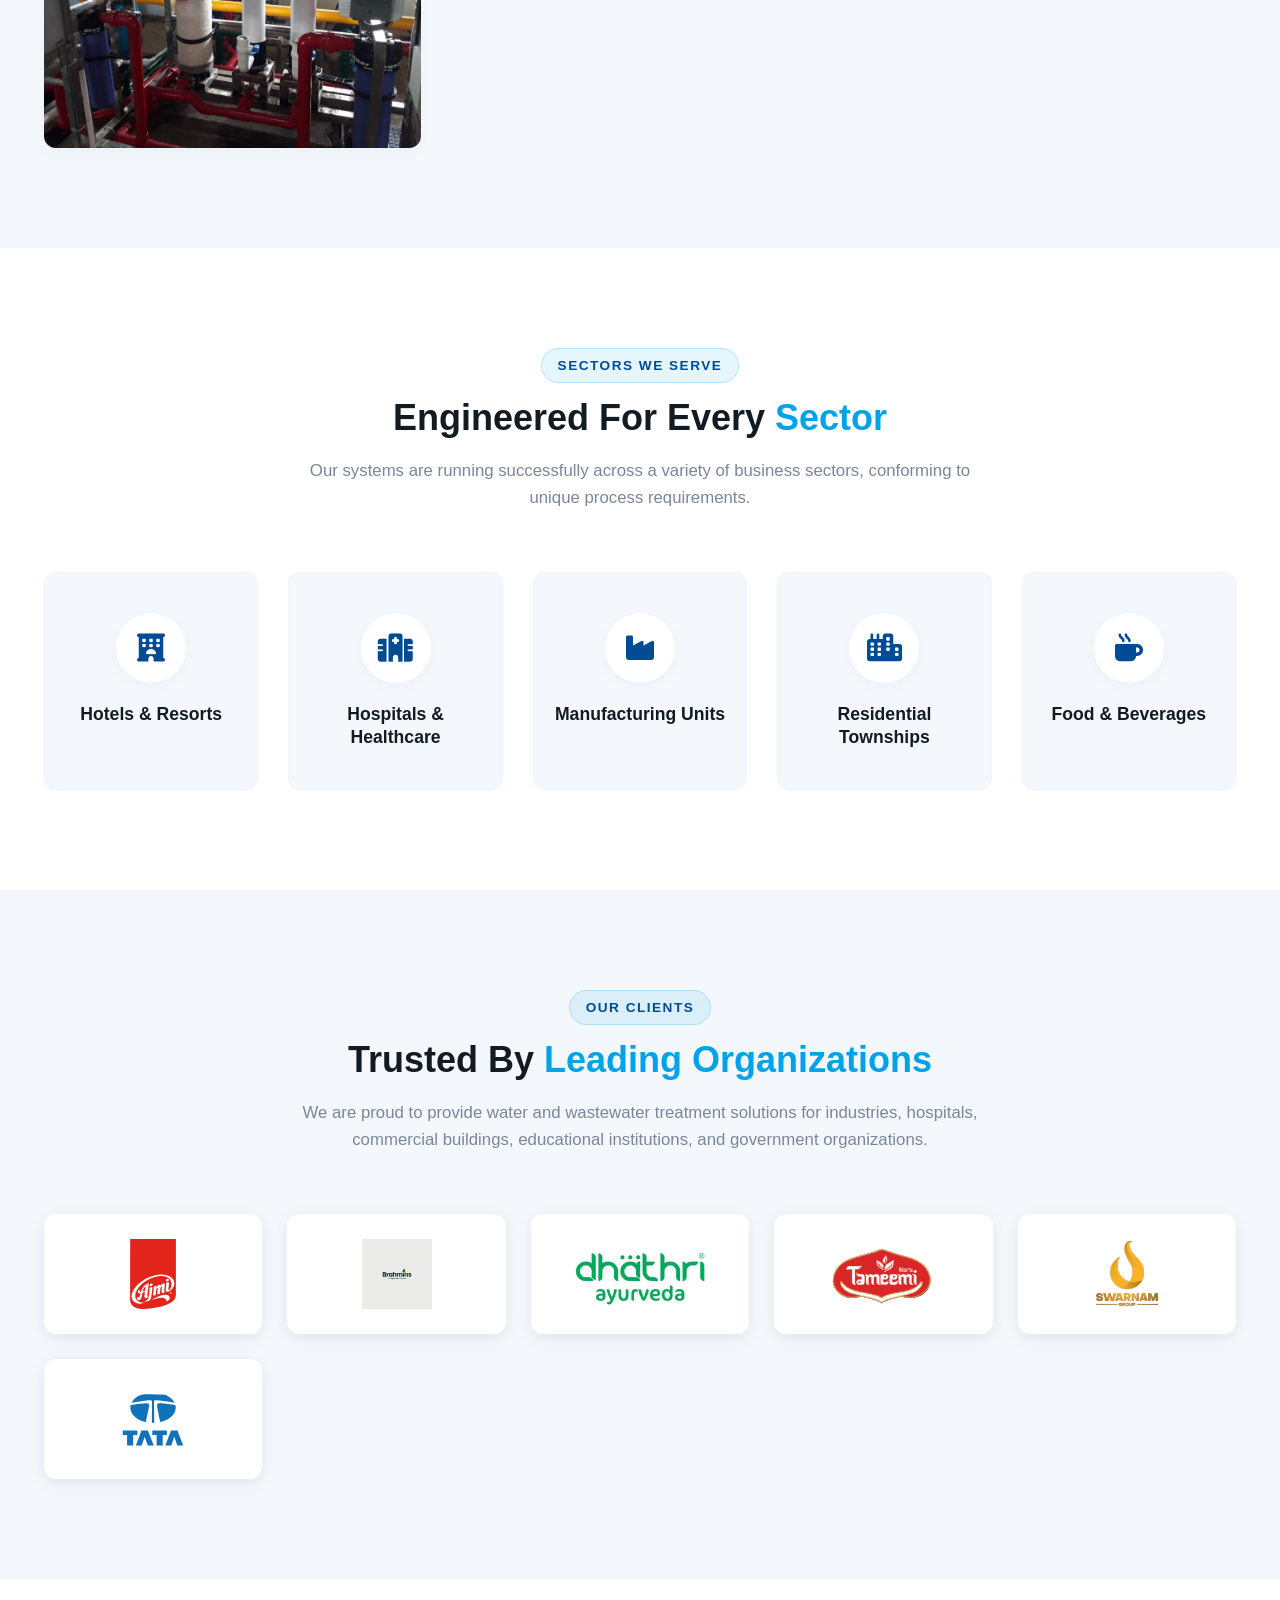
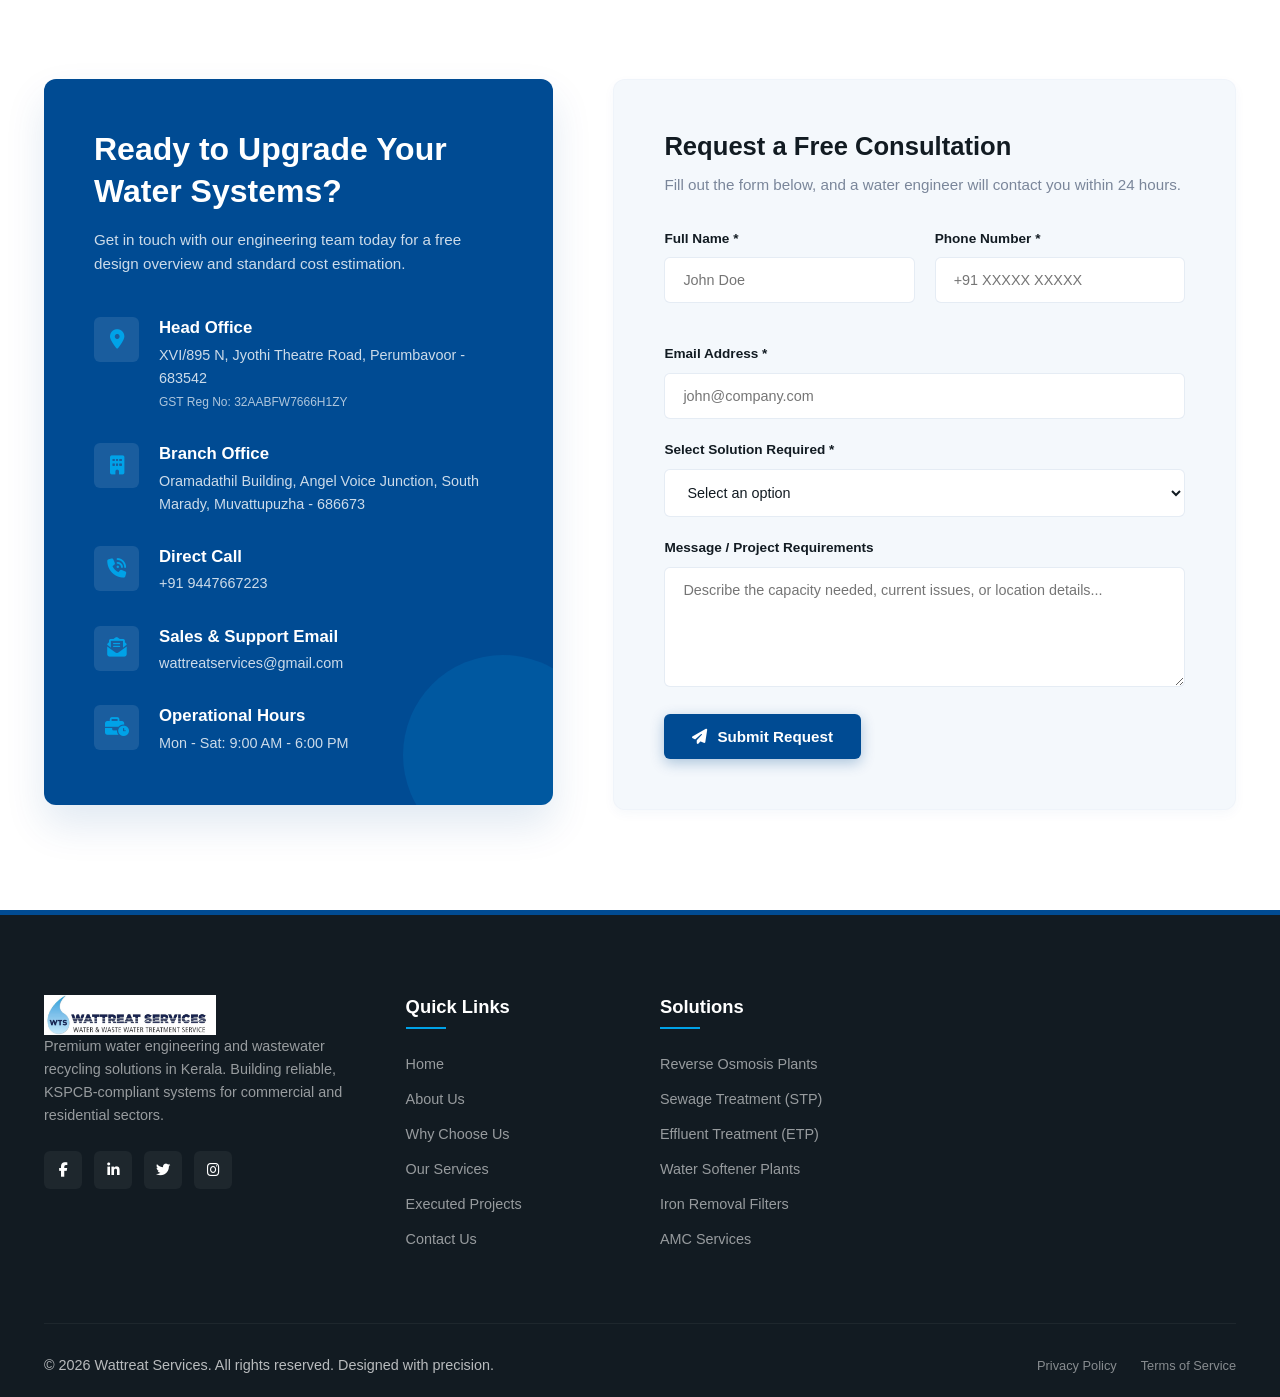
==== commit df2ea8ab: "Some Image and Contets Changed" ====
--- a/index.html
+++ b/index.html
@@ -338,7 +338,8 @@
               <i class="fa-solid fa-recycle"></i>
             </div>
             <h3>Sewage Treatment Plant (STP)</h3>
-            <p>Design and installation of efficient sewage treatment systems for residential, commercial, and industrial applications.</p>
+            <p>Efficient sewage treatment solutions for residential, commercial, and industrial facilities.
+        </p></p>
           </div>
         </div>
 
@@ -348,8 +349,8 @@
             <div class="why-card-icon">
               <i class="fa-solid fa-recycle"></i>
             </div>
-            <h3>Wastewater Treatment Plant (ETP)</h3>
-            <p>Customized wastewater treatment solutions that help industries meet environmental standards.</p>
+            <h3>Effluent Treatment Plant(ETP)</h3>
+            <p>Customized systems to treat industrial wastewater and meet environmental standards.</p>
           </div>
         </div>
 
@@ -359,10 +360,33 @@
             <div class="why-card-icon">
               <i class="fa-solid fa-recycle"></i>
             </div>
-            <h3>Water Treatment Plant</h3>
-            <p>Advanced purification systems for drinking water and industrial process water.</p>
-          </div>
-        </div>
+            <h3>Water Treatment Plants (WTP)</h3>
+            <p>Reliable water purification systems for safe drinking and industrial process water.
+        </p></p>
+          </div>
+        </div>
+         <!-- Service Card 4 -->
+        <div class="service-card reveal">
+            <div class="why-card">
+            <div class="why-card-icon">
+              <i class="fa-solid fa-recycle"></i>
+            </div>
+            <h3>Reverse Osmosis Plant (RO)</h3>
+            <p>Advanced RO systems delivering high-quality purified water with maximum efficiency</p>
+          </div>
+        </div>
+
+          <!-- Service Card 5 -->
+        <div class="service-card reveal">
+            <div class="why-card">
+            <div class="why-card-icon">
+              <i class="fa-solid fa-recycle"></i>
+            </div>
+            <h3>Treatment Chemicals</h3>
+            <p>High-quality water treatment chemicals for efficient plant operation and maintenance.</p>
+          </div>
+        </div>
+
 
         </div>
 
@@ -403,11 +427,11 @@
 
           <!-- Project 2 -->
           <div class="project-card" data-category="water">
-            <img src="images/project-2.png" alt="Industrial RO Skid Plant">
+            <img src="images/Wattreat-service-img1.jpeg" alt="Industrial RO Skid Plant">
             <div class="project-overlay">
               <span class="project-category">Water Filtration (WTP)</span>
-              <h4>50 KLD Fully Automatic RO Plant | Food processing</h4>
-              <a href="#contact" class="project-card-link">Ernakulam, KL <i class="fa-solid fa-arrow-right"></i></a>
+              <h4>100 KLD sewage Treatment Plant Paul Resorts and Hotels</h4>
+              <a href="#contact" class="project-card-link">Madikkeri, KA <i class="fa-solid fa-arrow-right"></i></a>
             </div>
           </div>
 
@@ -423,11 +447,11 @@
 
           <!-- Project 4 -->
           <div class="project-card" data-category="sewage">
-            <img src="images/project-4.png" alt="Township Compact STP">
+            <img src="images/Wattreat-service-img2.jpeg" alt="Township Compact STP">
             <div class="project-overlay">
               <span class="project-category">Sewage Plant (STP)</span>
-              <h4>200 KLD underground SBR STP | Housing Society</h4>
-              <a href="#contact" class="project-card-link">Trivandrum, KL <i class="fa-solid fa-arrow-right"></i></a>
+              <h4>Ultra Filtration System Paul Resorts and Hotels</h4>
+              <a href="#contact" class="project-card-link">Madikkeri, KA <i class="fa-solid fa-arrow-right"></i></a>
             </div>
           </div>
 
@@ -713,6 +737,8 @@
                 name="phone"
                 class="form-control"
                 placeholder="+91 XXXXX XXXXX"
+                pattern="[6-9]{1}[0-9]{9}"
+                maxlength="10"
                 required>
         </div>
     </div>
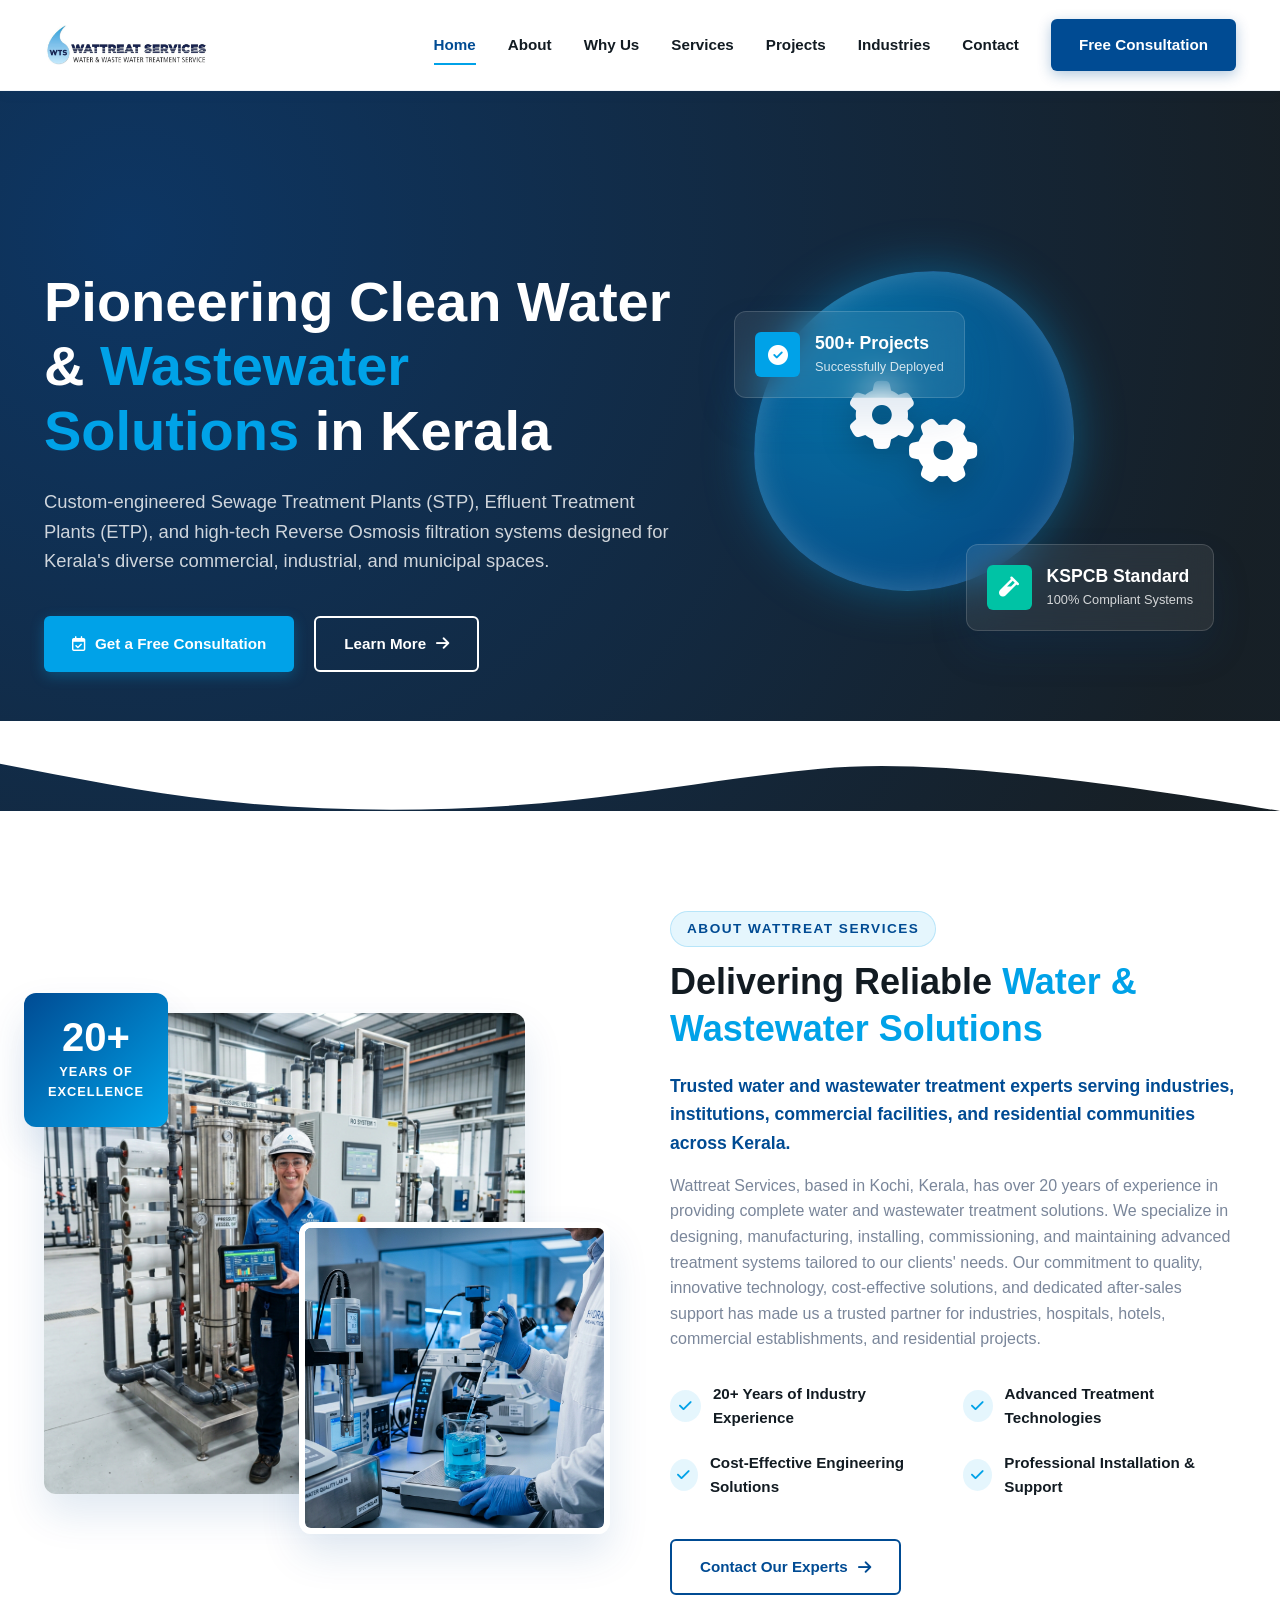
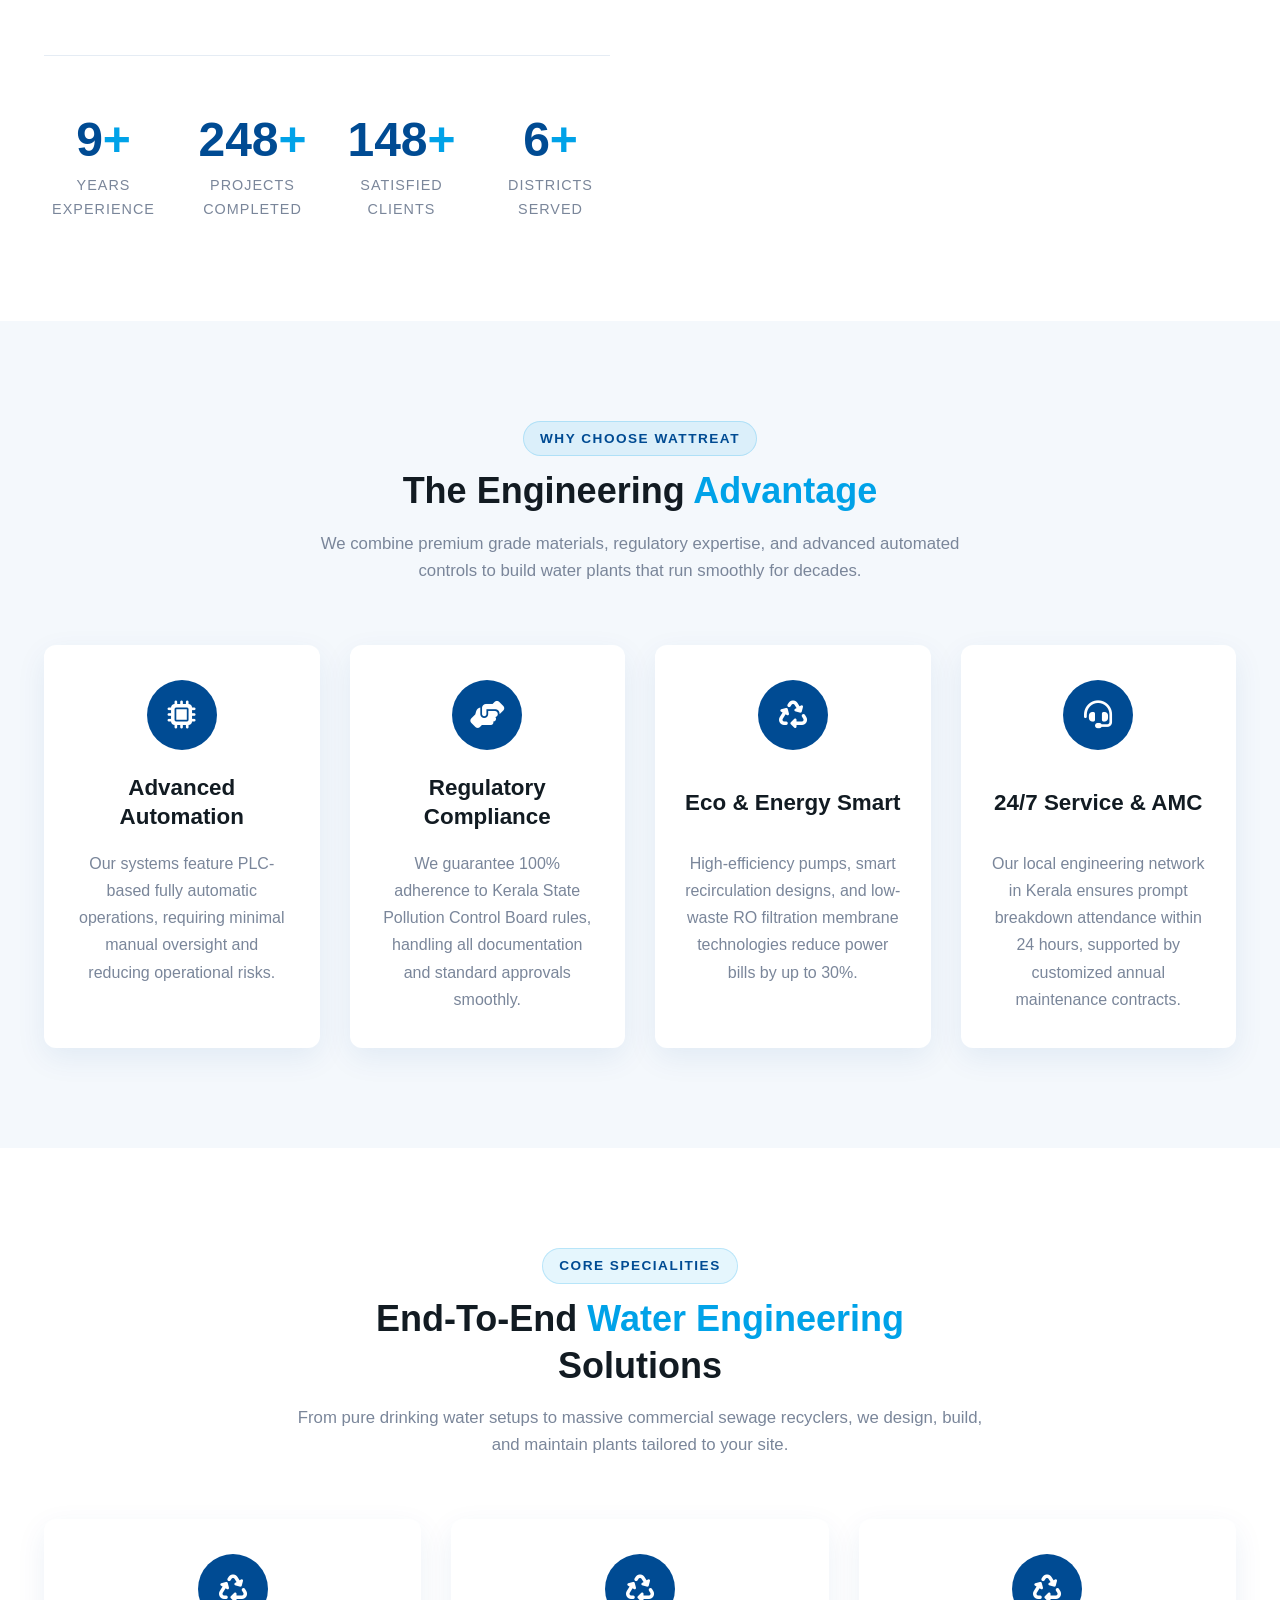
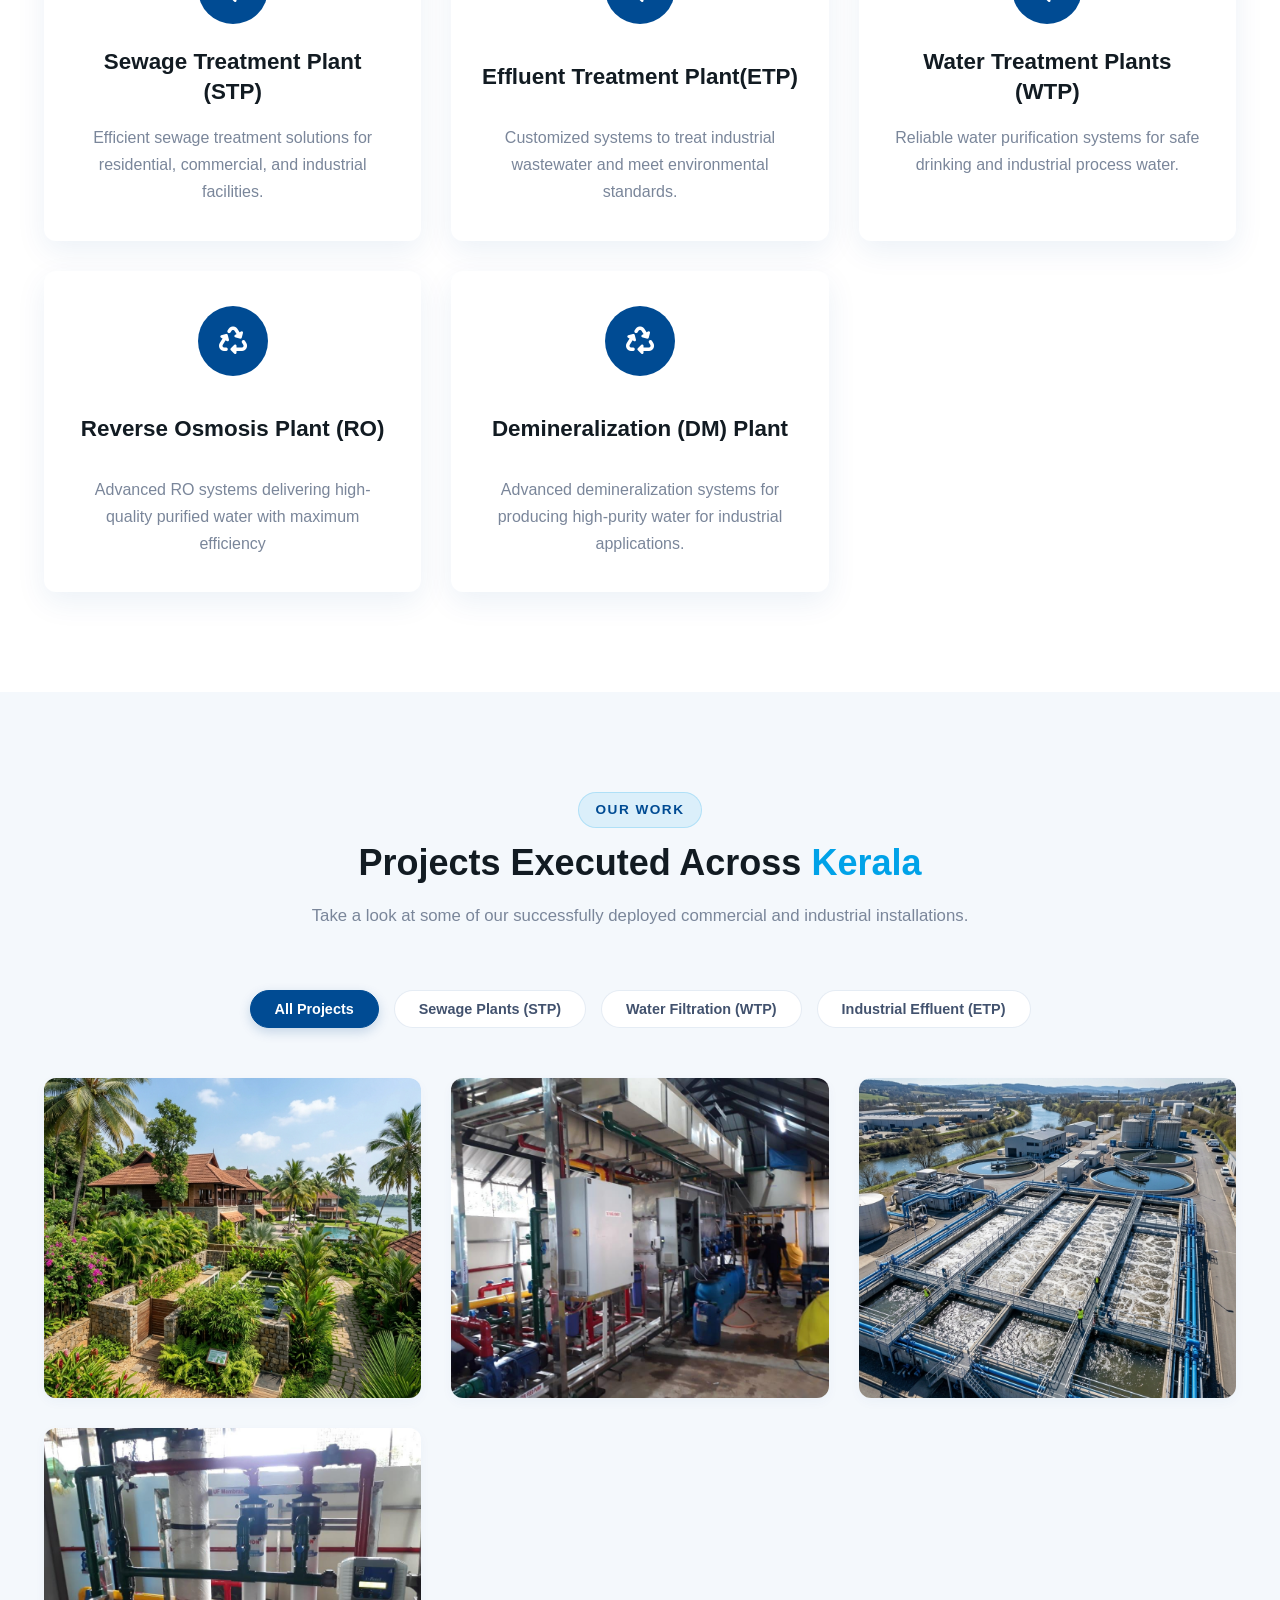
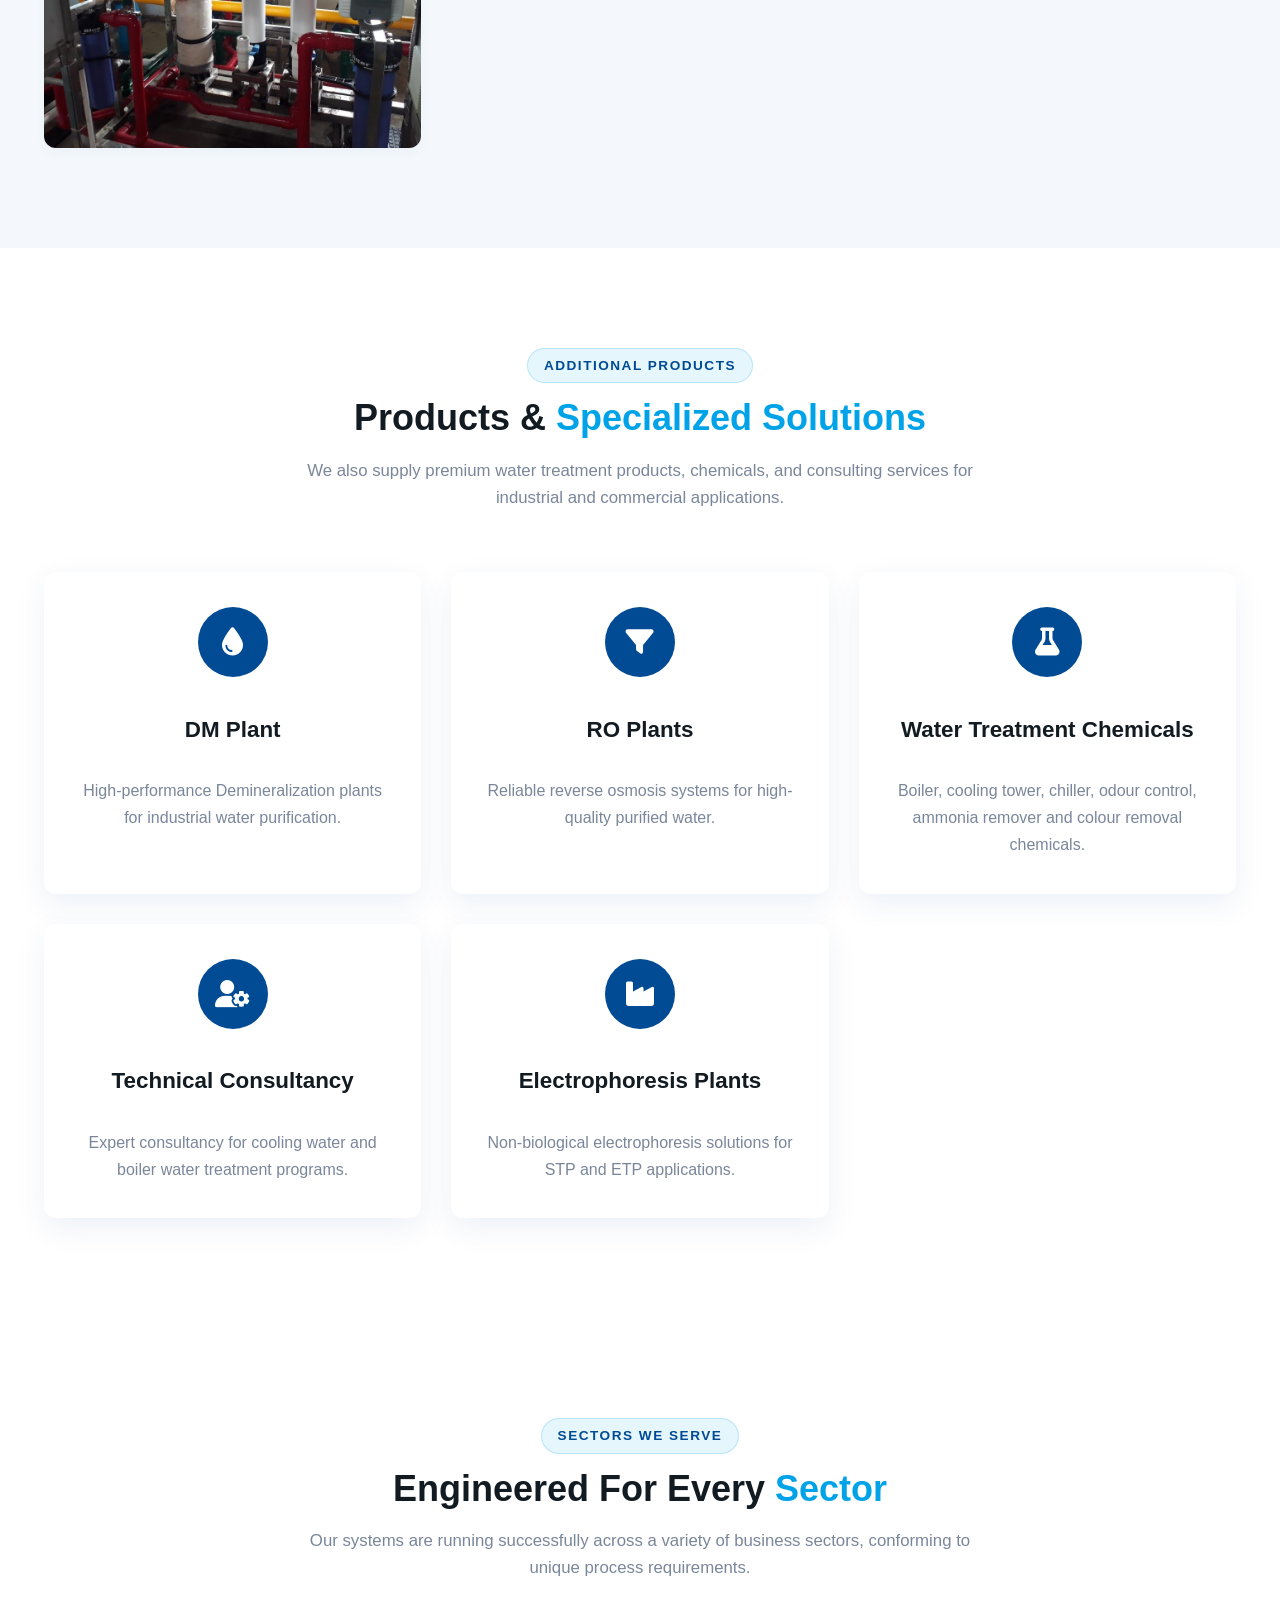
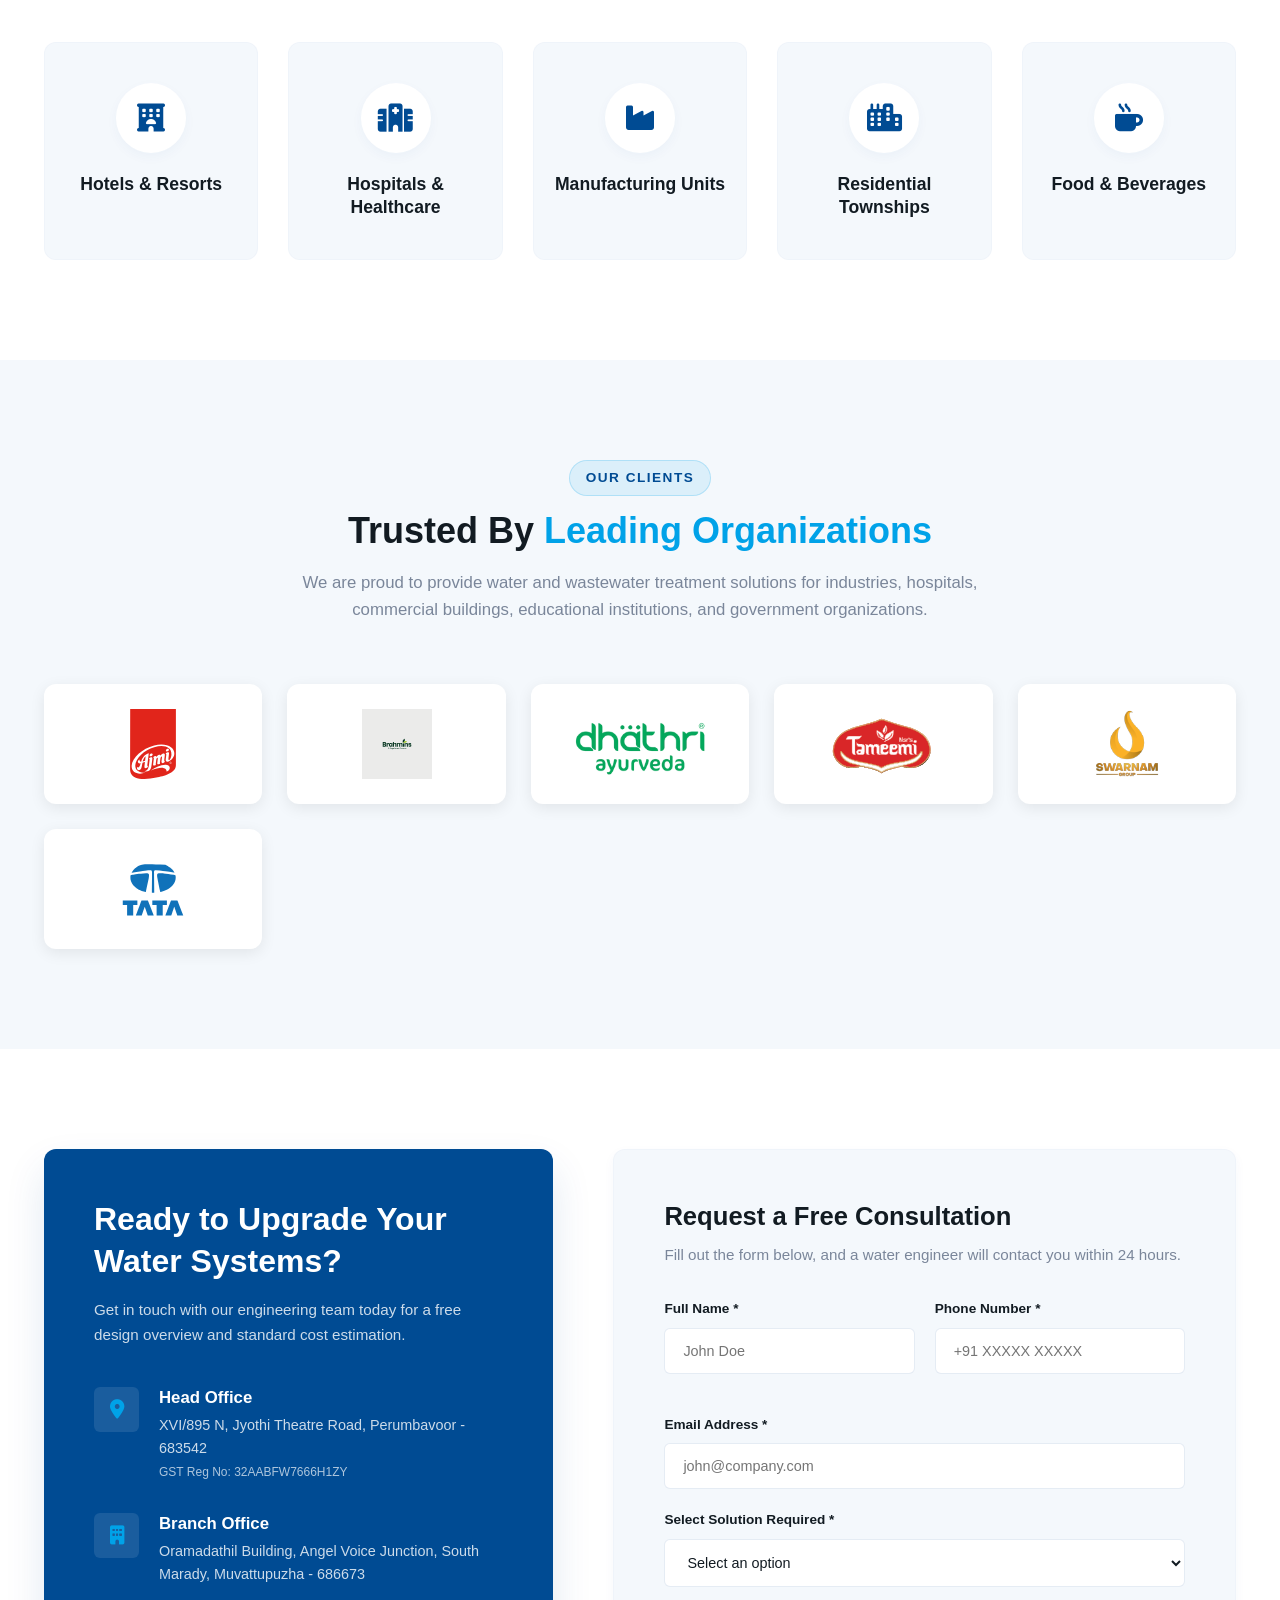
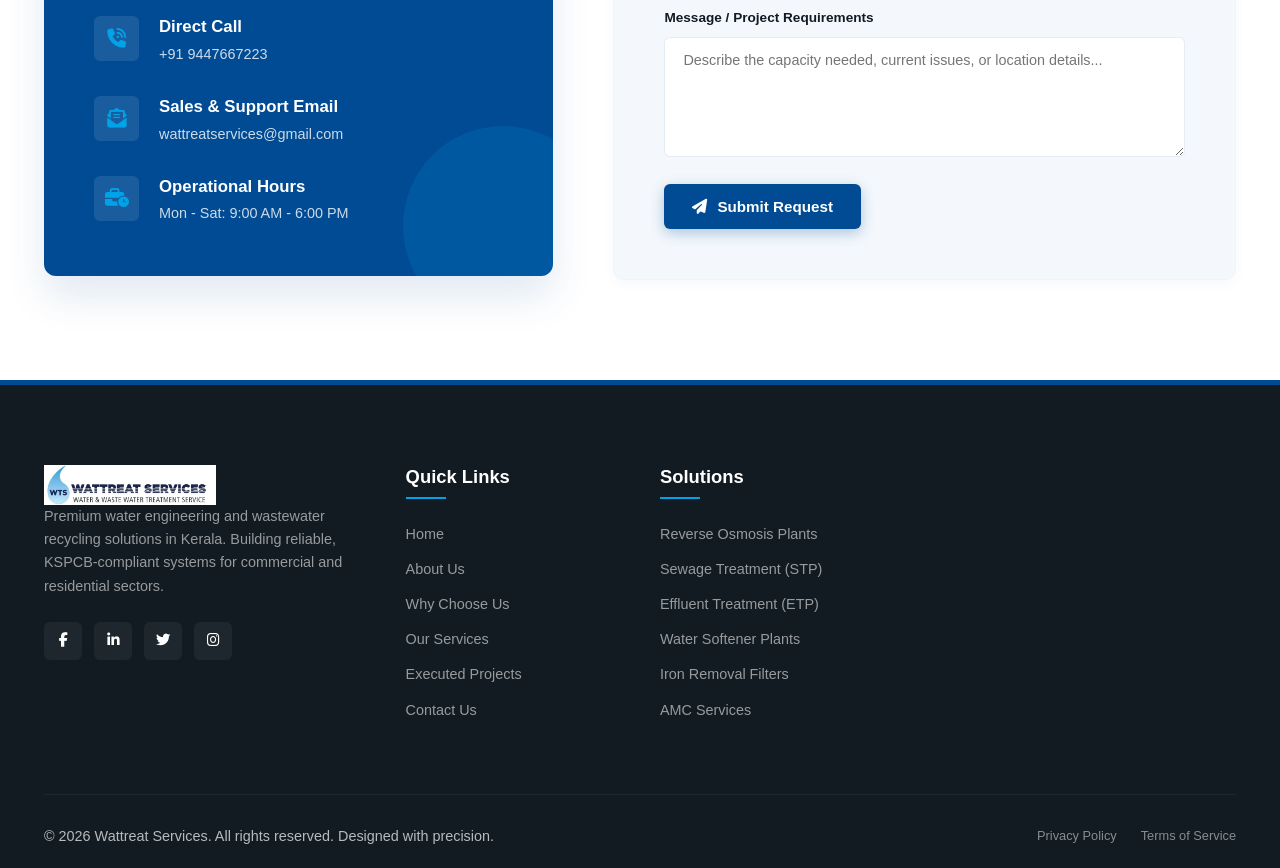
==== commit 2d95c132: "Client Side Corrections" ====
--- a/index.html
+++ b/index.html
@@ -382,8 +382,8 @@
             <div class="why-card-icon">
               <i class="fa-solid fa-recycle"></i>
             </div>
-            <h3>Treatment Chemicals</h3>
-            <p>High-quality water treatment chemicals for efficient plant operation and maintenance.</p>
+            <h3>Demineralization (DM) Plant</h3>
+            <p>Advanced demineralization systems for producing high-purity water for industrial applications.</p>
           </div>
         </div>
 
@@ -459,6 +459,77 @@
 
       </div>
     </section>
+
+
+
+    <!-- Additional Products & Solutions -->
+<section class="services">
+  <div class="container">
+
+    <div class="section-header reveal">
+      <span class="section-tag">Additional Products</span>
+      <h2 class="section-title">Products & <span>Specialized Solutions</span></h2>
+      <p class="section-desc">
+        We also supply premium water treatment products, chemicals, and consulting services for industrial and commercial applications.
+      </p>
+    </div>
+
+    <div class="services-grid">
+
+      <div class="service-card reveal">
+        <div class="why-card">
+          <div class="why-card-icon">
+            <i class="fa-solid fa-droplet"></i>
+          </div>
+          <h3>DM Plant</h3>
+          <p>High-performance Demineralization plants for industrial water purification.</p>
+        </div>
+      </div>
+
+      <div class="service-card reveal">
+        <div class="why-card">
+          <div class="why-card-icon">
+            <i class="fa-solid fa-filter"></i>
+          </div>
+          <h3>RO Plants</h3>
+          <p>Reliable reverse osmosis systems for high-quality purified water.</p>
+        </div>
+      </div>
+
+      <div class="service-card reveal">
+        <div class="why-card">
+          <div class="why-card-icon">
+            <i class="fa-solid fa-flask"></i>
+          </div>
+          <h3>Water Treatment Chemicals</h3>
+          <p>Boiler, cooling tower, chiller, odour control, ammonia remover and colour removal chemicals.</p>
+        </div>
+      </div>
+
+      <div class="service-card reveal">
+        <div class="why-card">
+          <div class="why-card-icon">
+            <i class="fa-solid fa-user-gear"></i>
+          </div>
+          <h3>Technical Consultancy</h3>
+          <p>Expert consultancy for cooling water and boiler water treatment programs.</p>
+        </div>
+      </div>
+
+      <div class="service-card reveal">
+        <div class="why-card">
+          <div class="why-card-icon">
+            <i class="fa-solid fa-industry"></i>
+          </div>
+          <h3>Electrophoresis Plants</h3>
+          <p>Non-biological electrophoresis solutions for STP and ETP applications.</p>
+        </div>
+      </div>
+
+    </div>
+
+  </div>
+</section>
 
     <!-- 7. Industries We Serve Section -->
     <section class="industries id-scroll-target" id="industries">
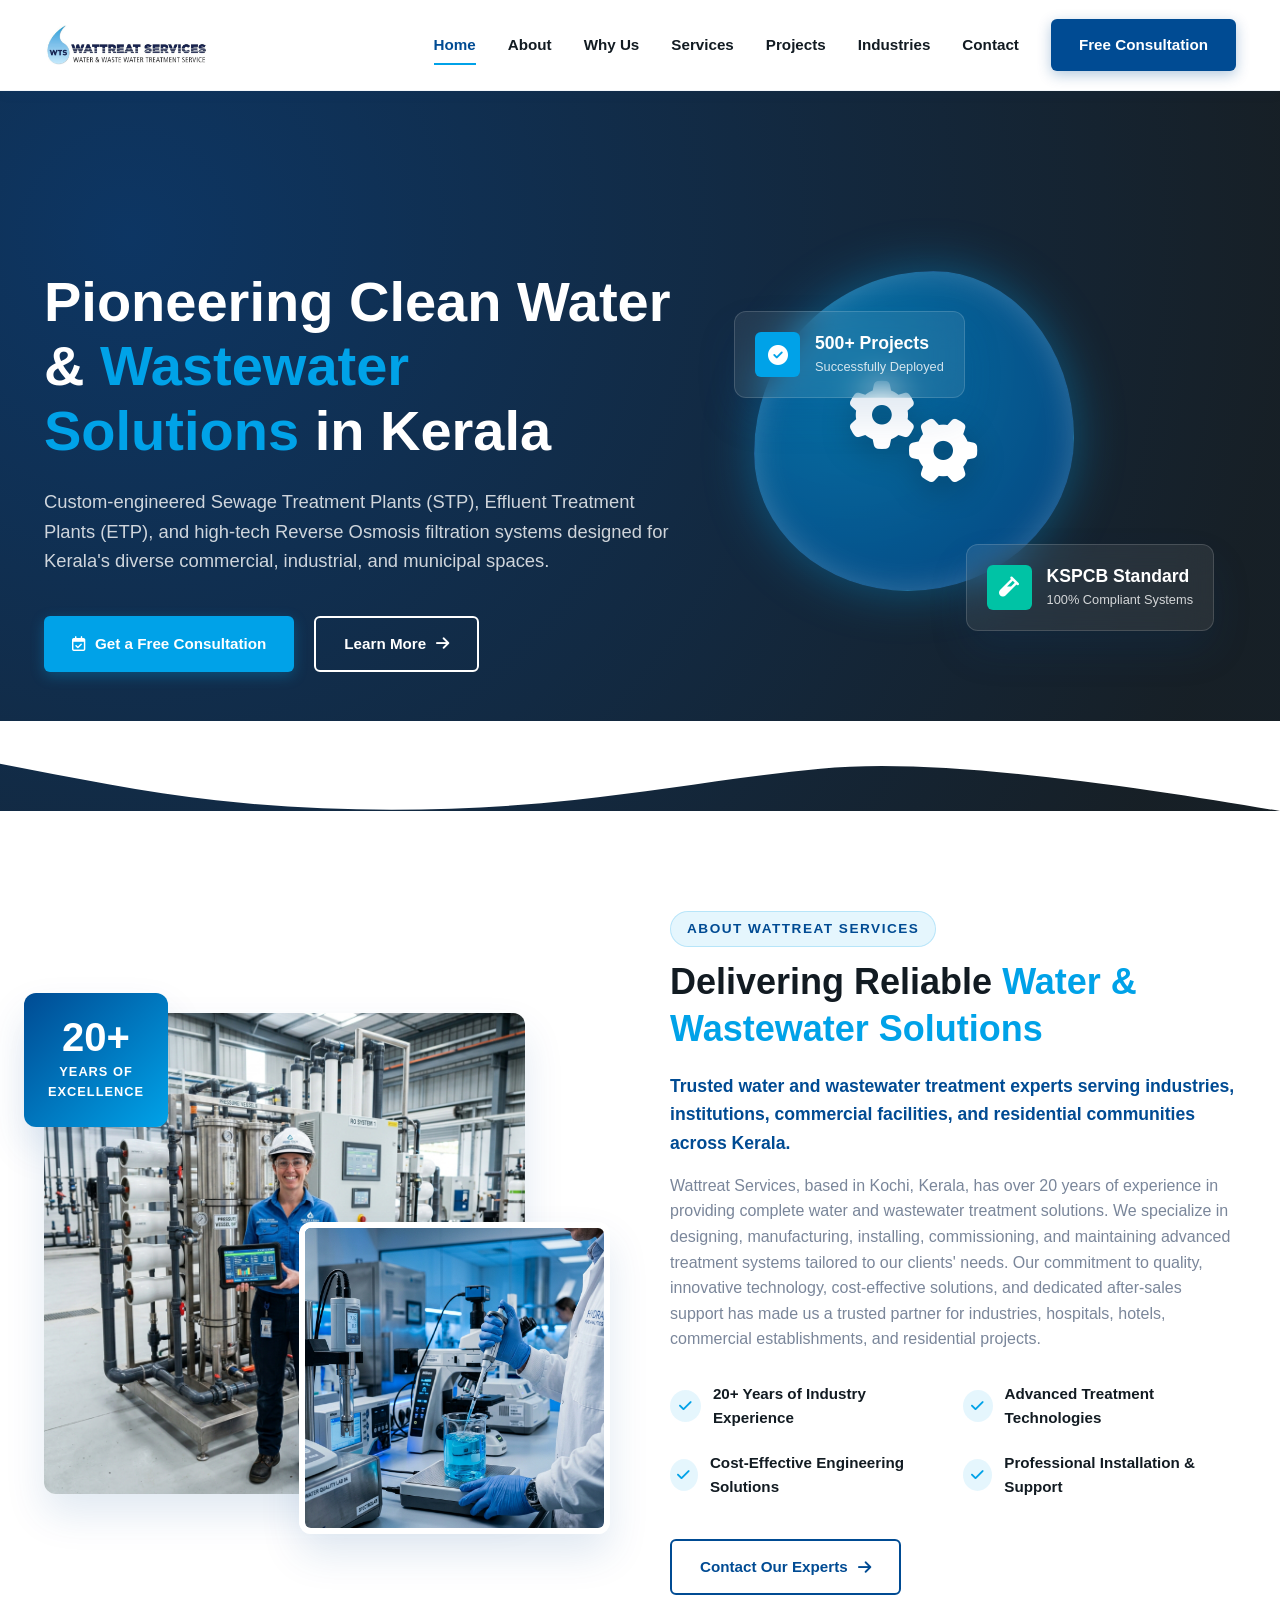
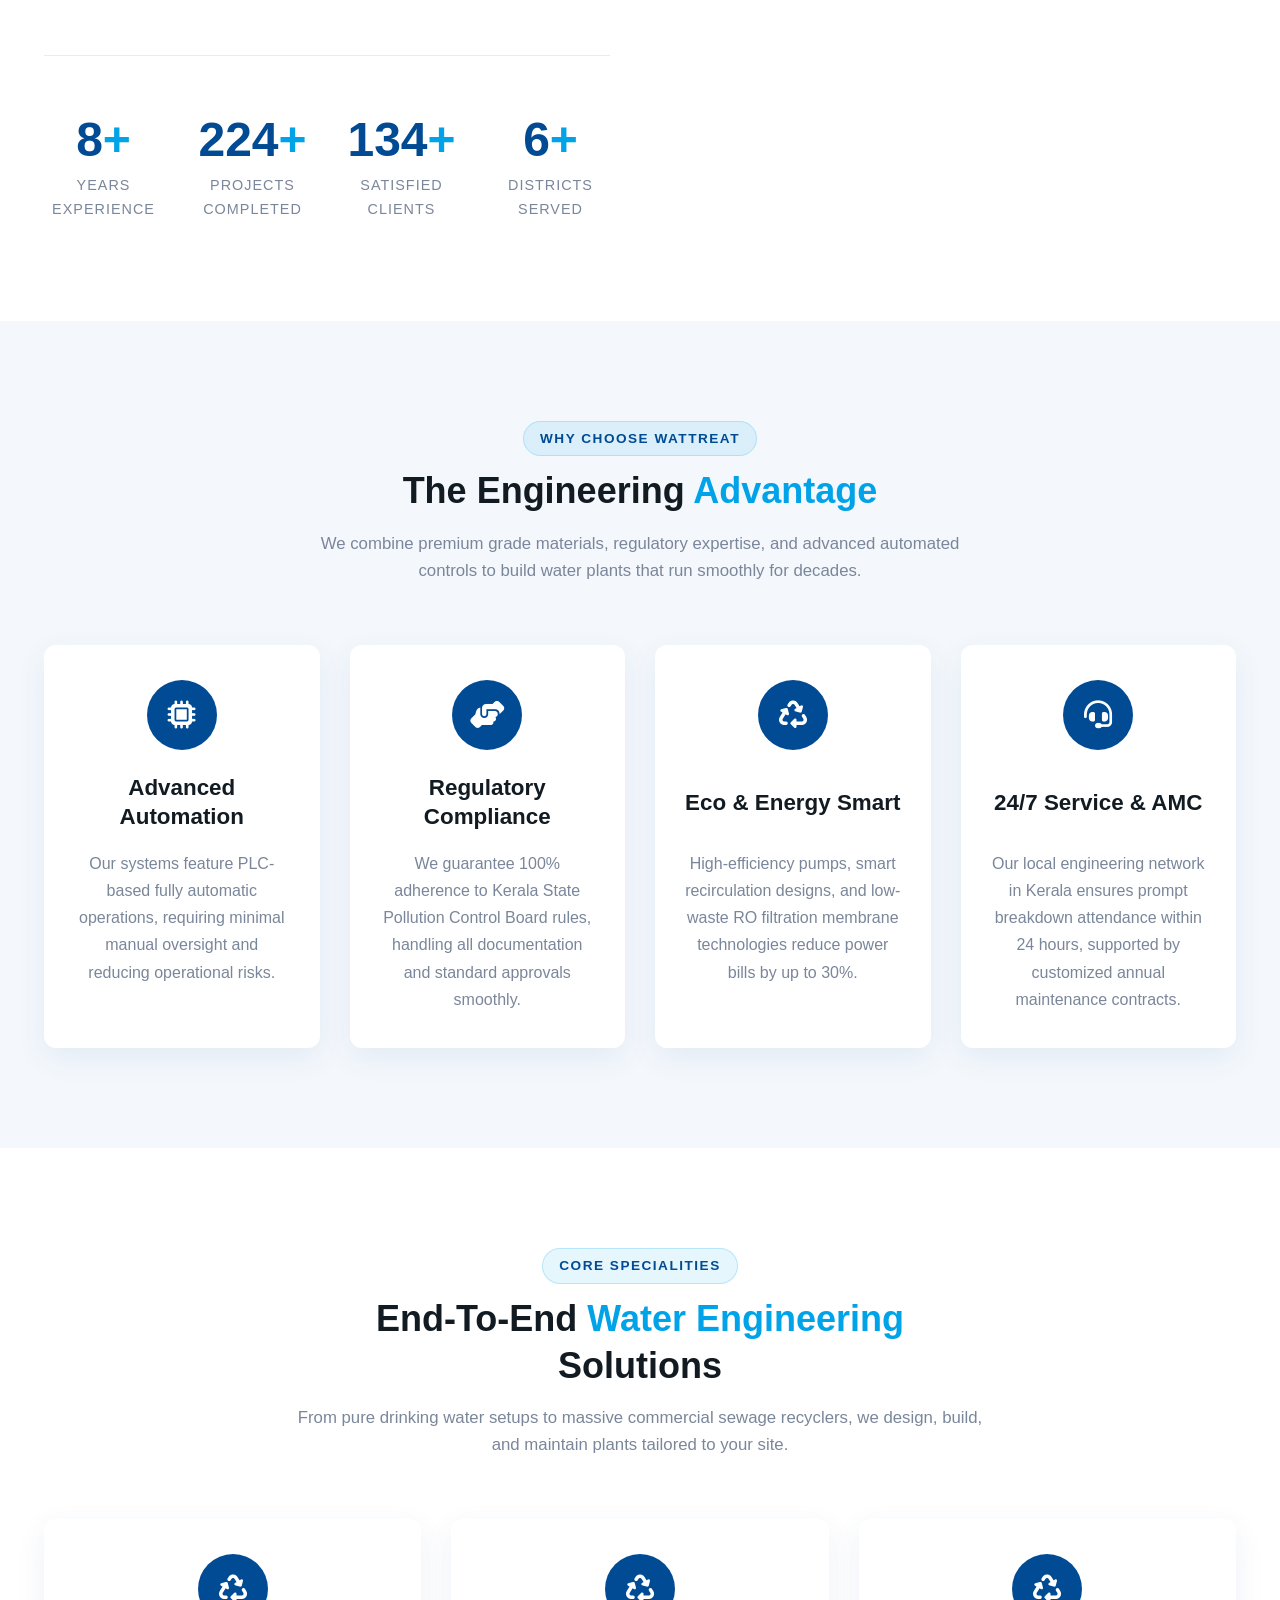
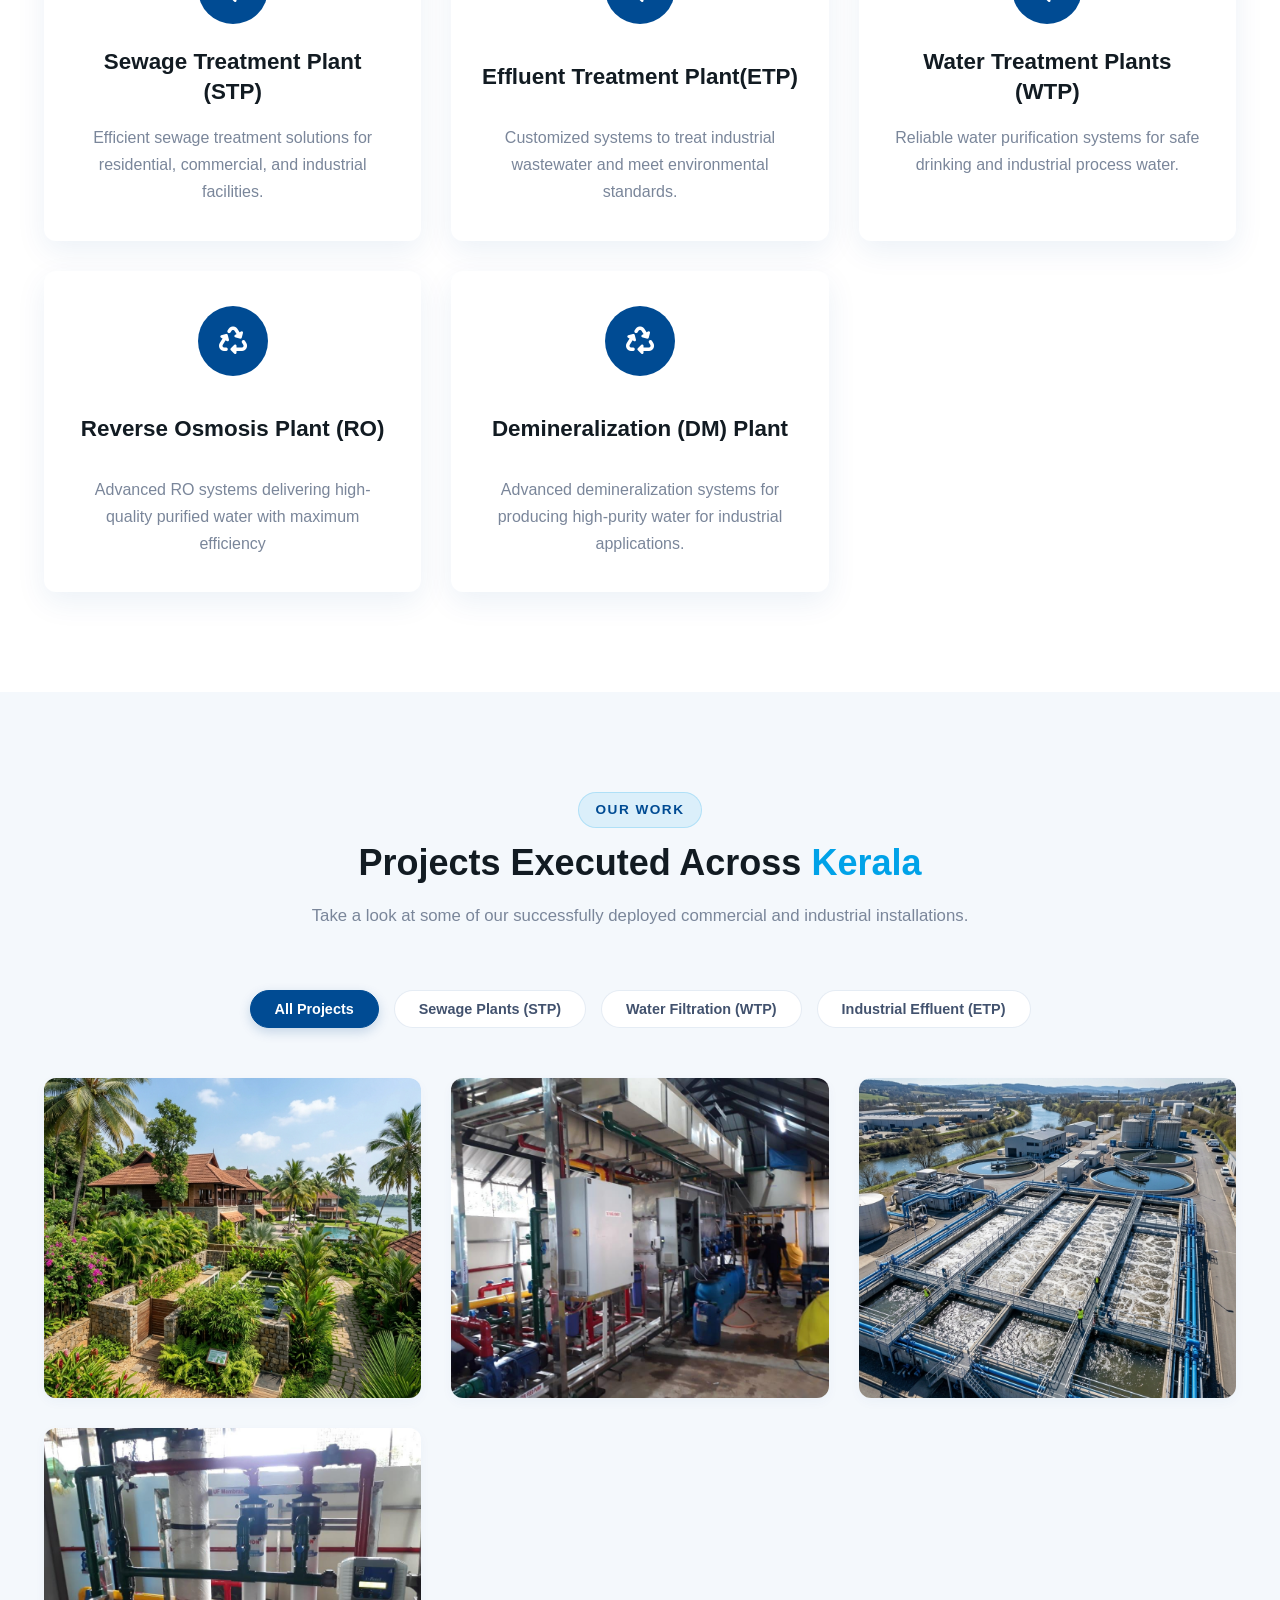
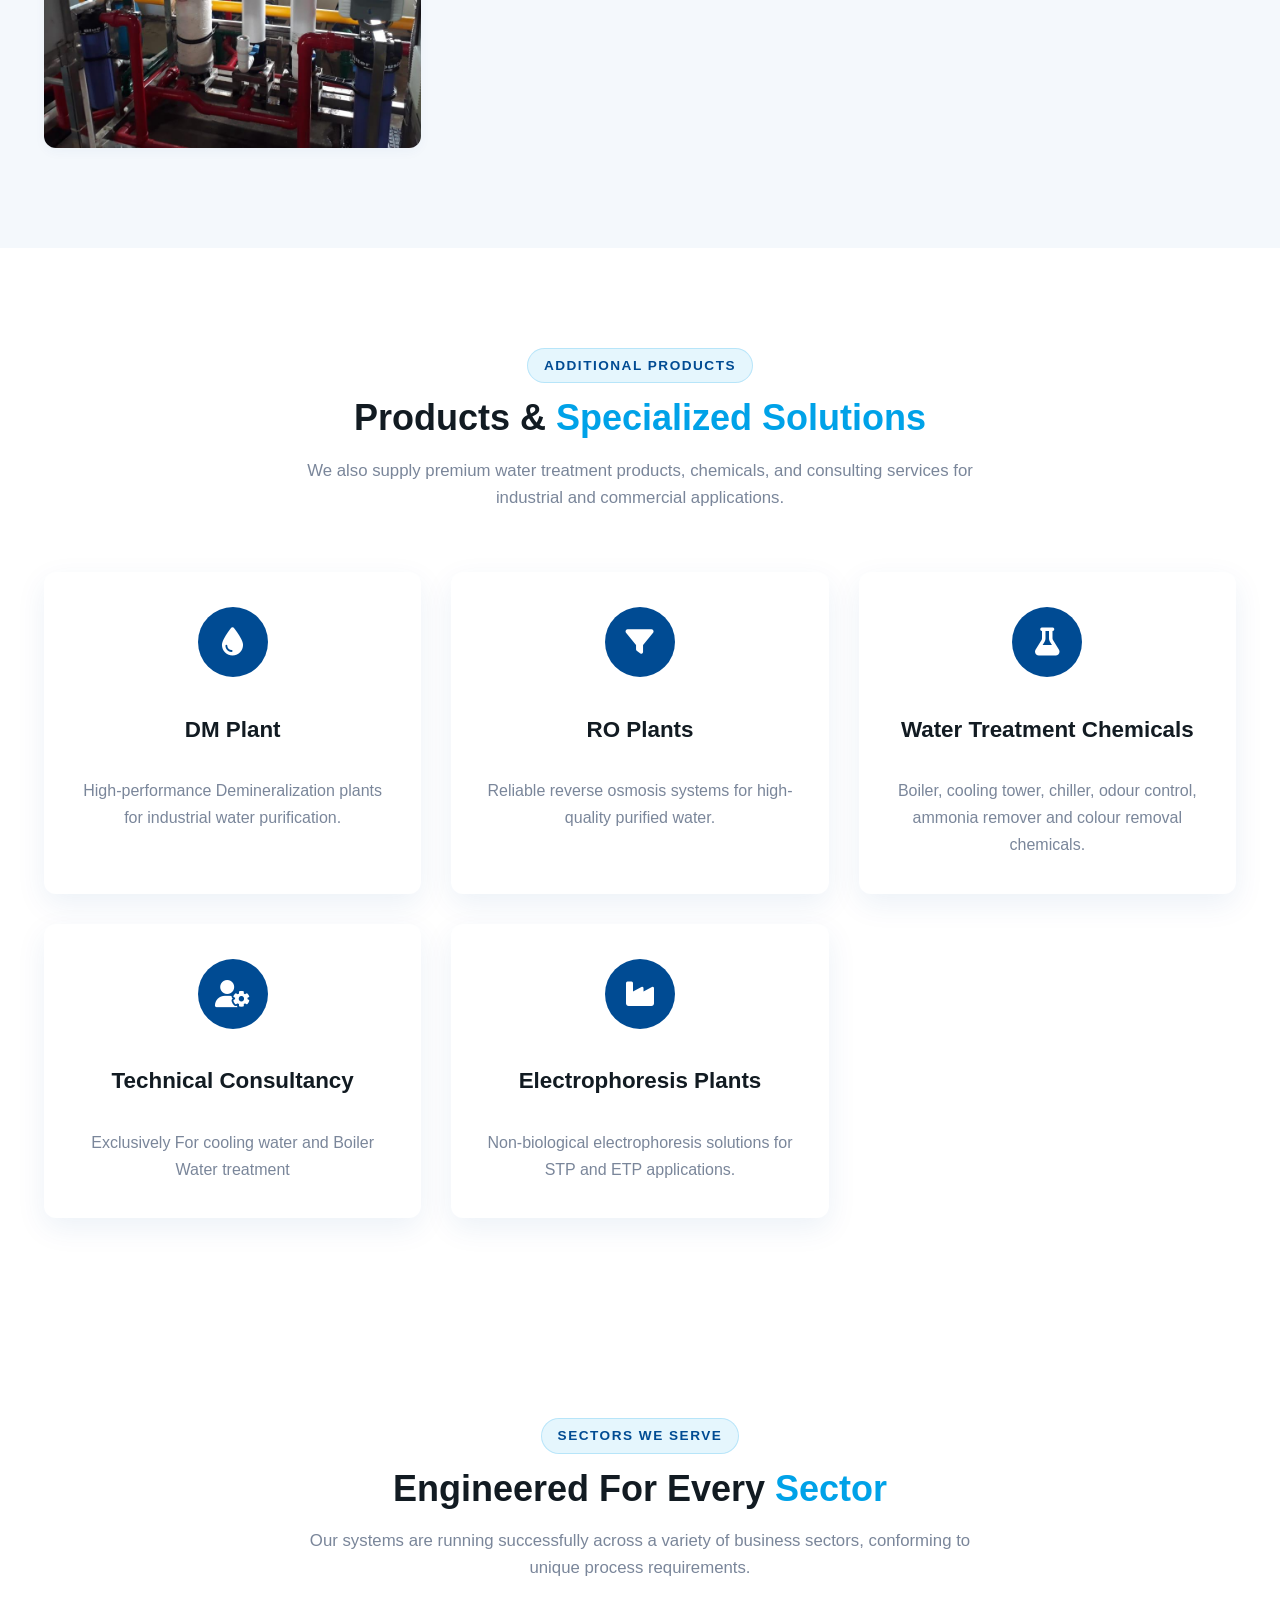
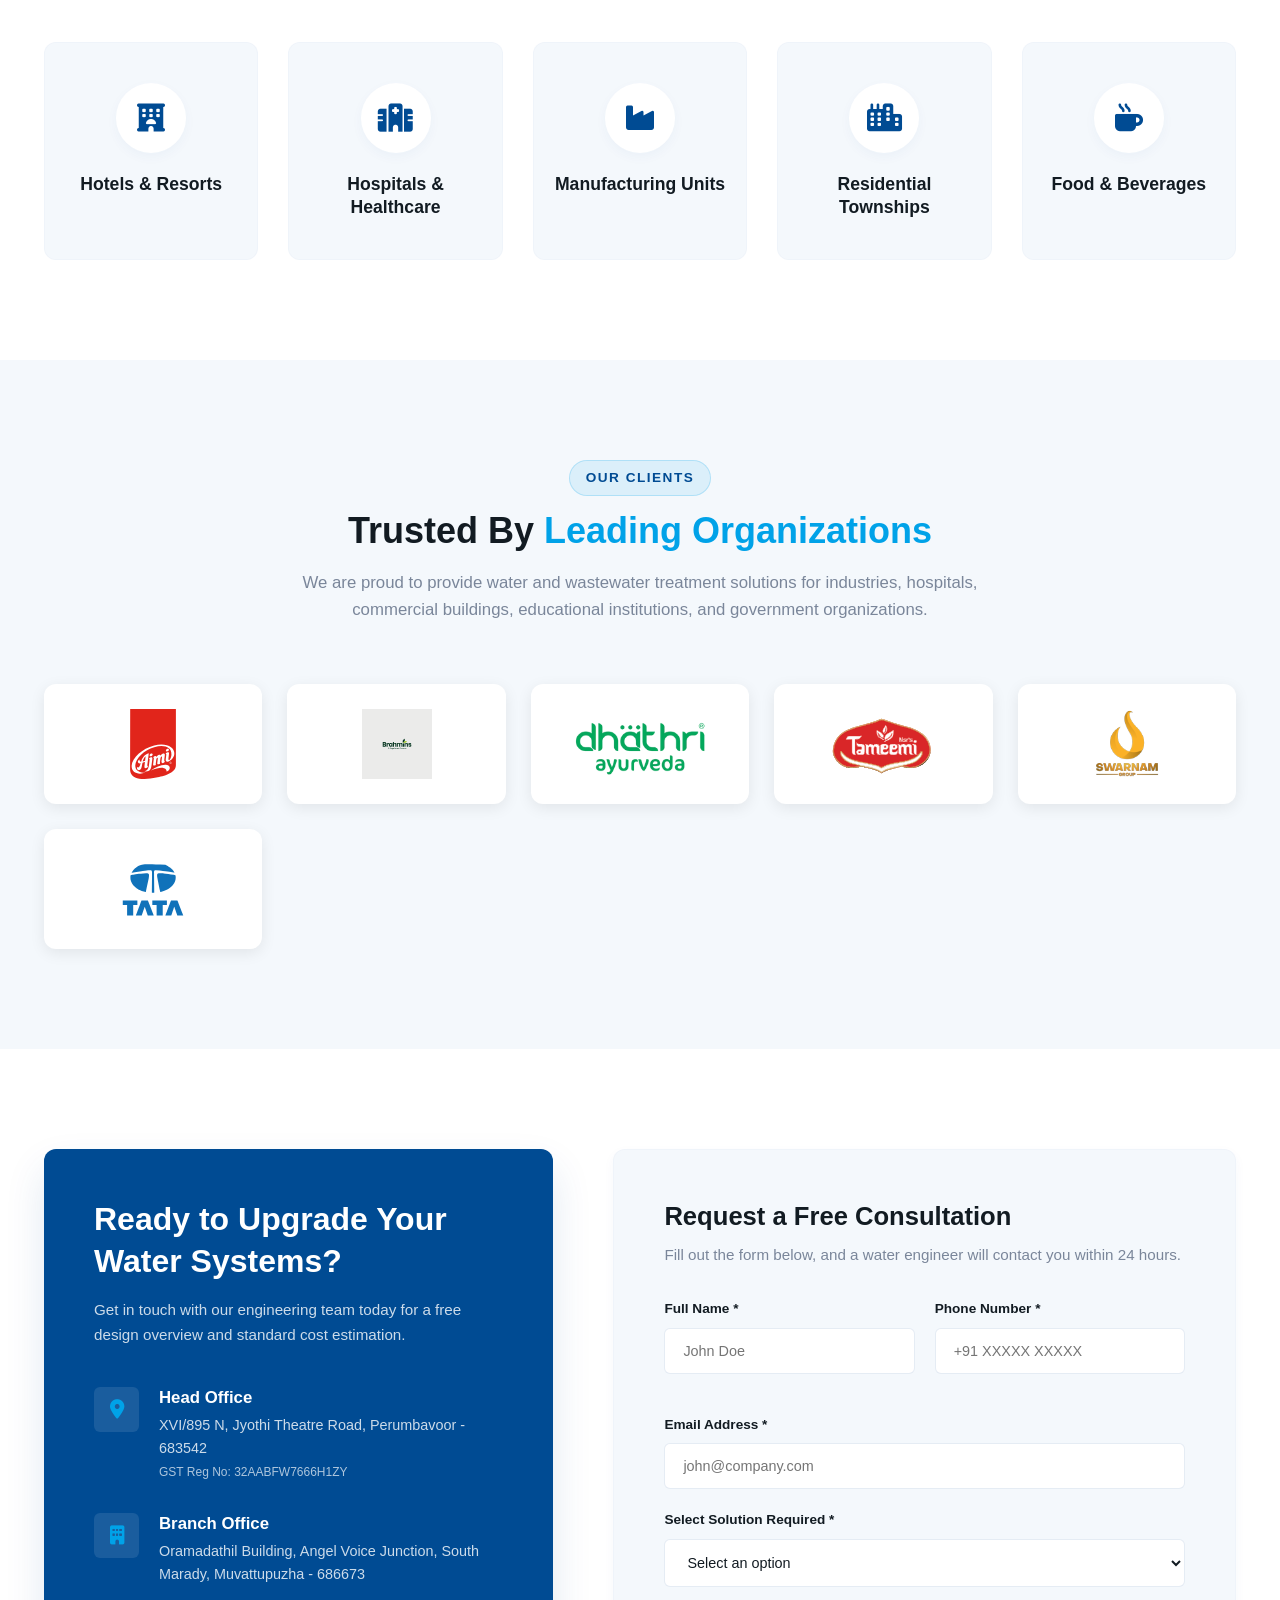
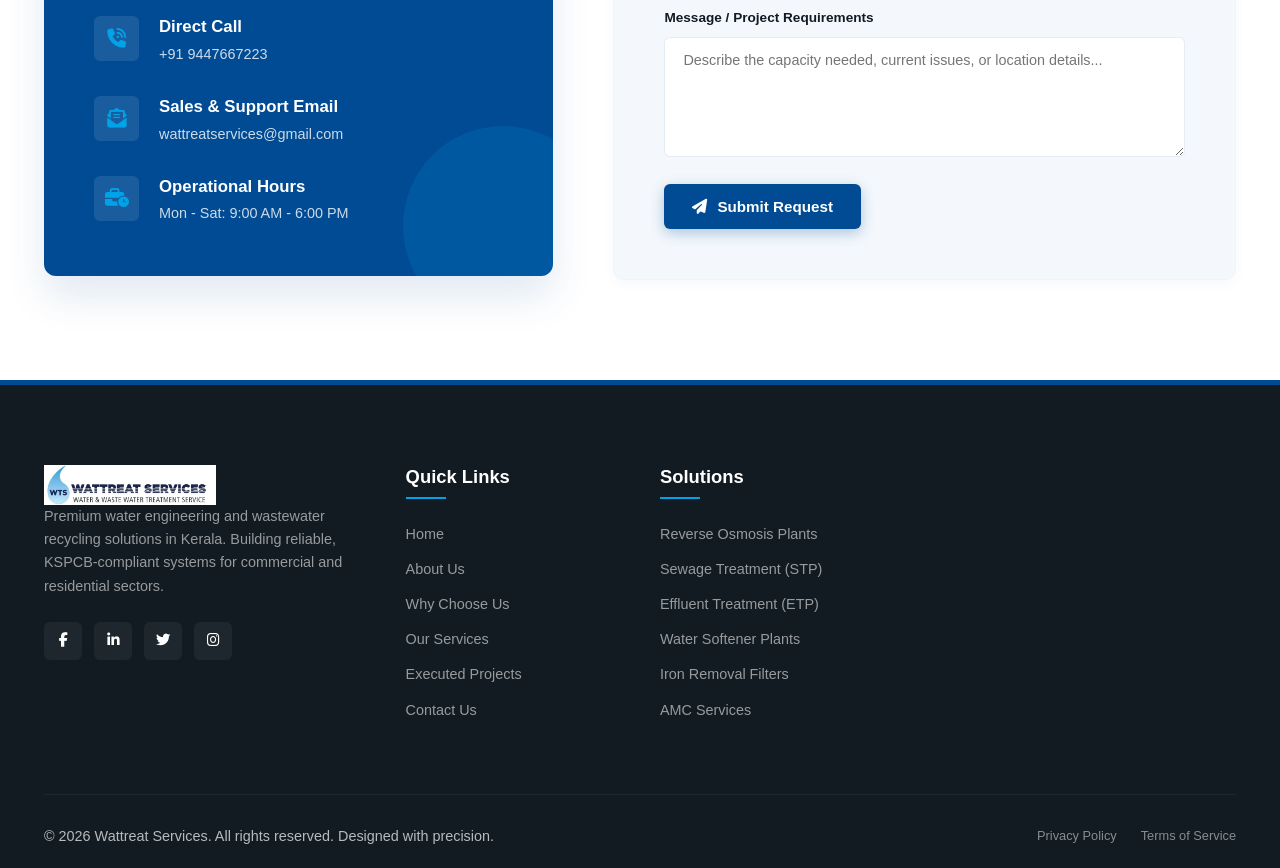
==== commit d98e31df: "Contant Correction" ====
--- a/index.html
+++ b/index.html
@@ -512,7 +512,7 @@
             <i class="fa-solid fa-user-gear"></i>
           </div>
           <h3>Technical Consultancy</h3>
-          <p>Expert consultancy for cooling water and boiler water treatment programs.</p>
+          <p>Exclusively For cooling water and Boiler Water treatment</p>
         </div>
       </div>
 
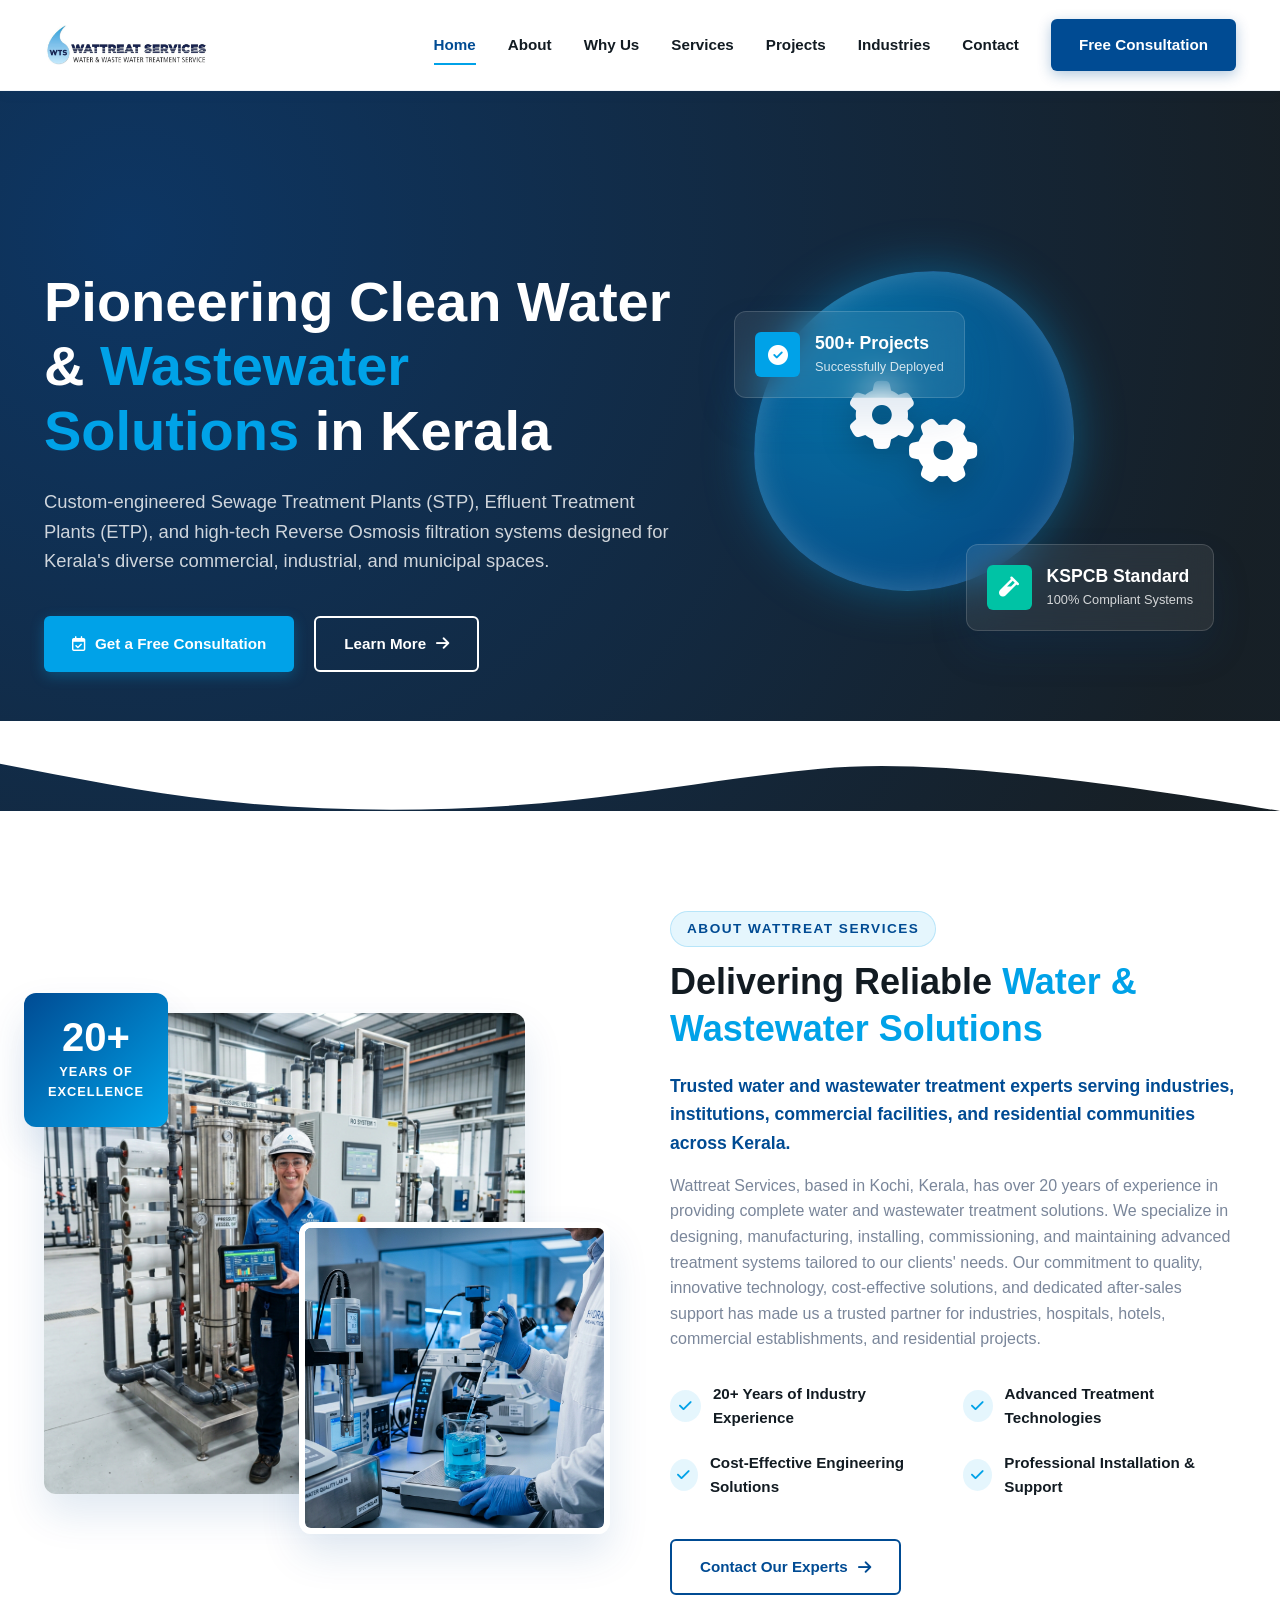
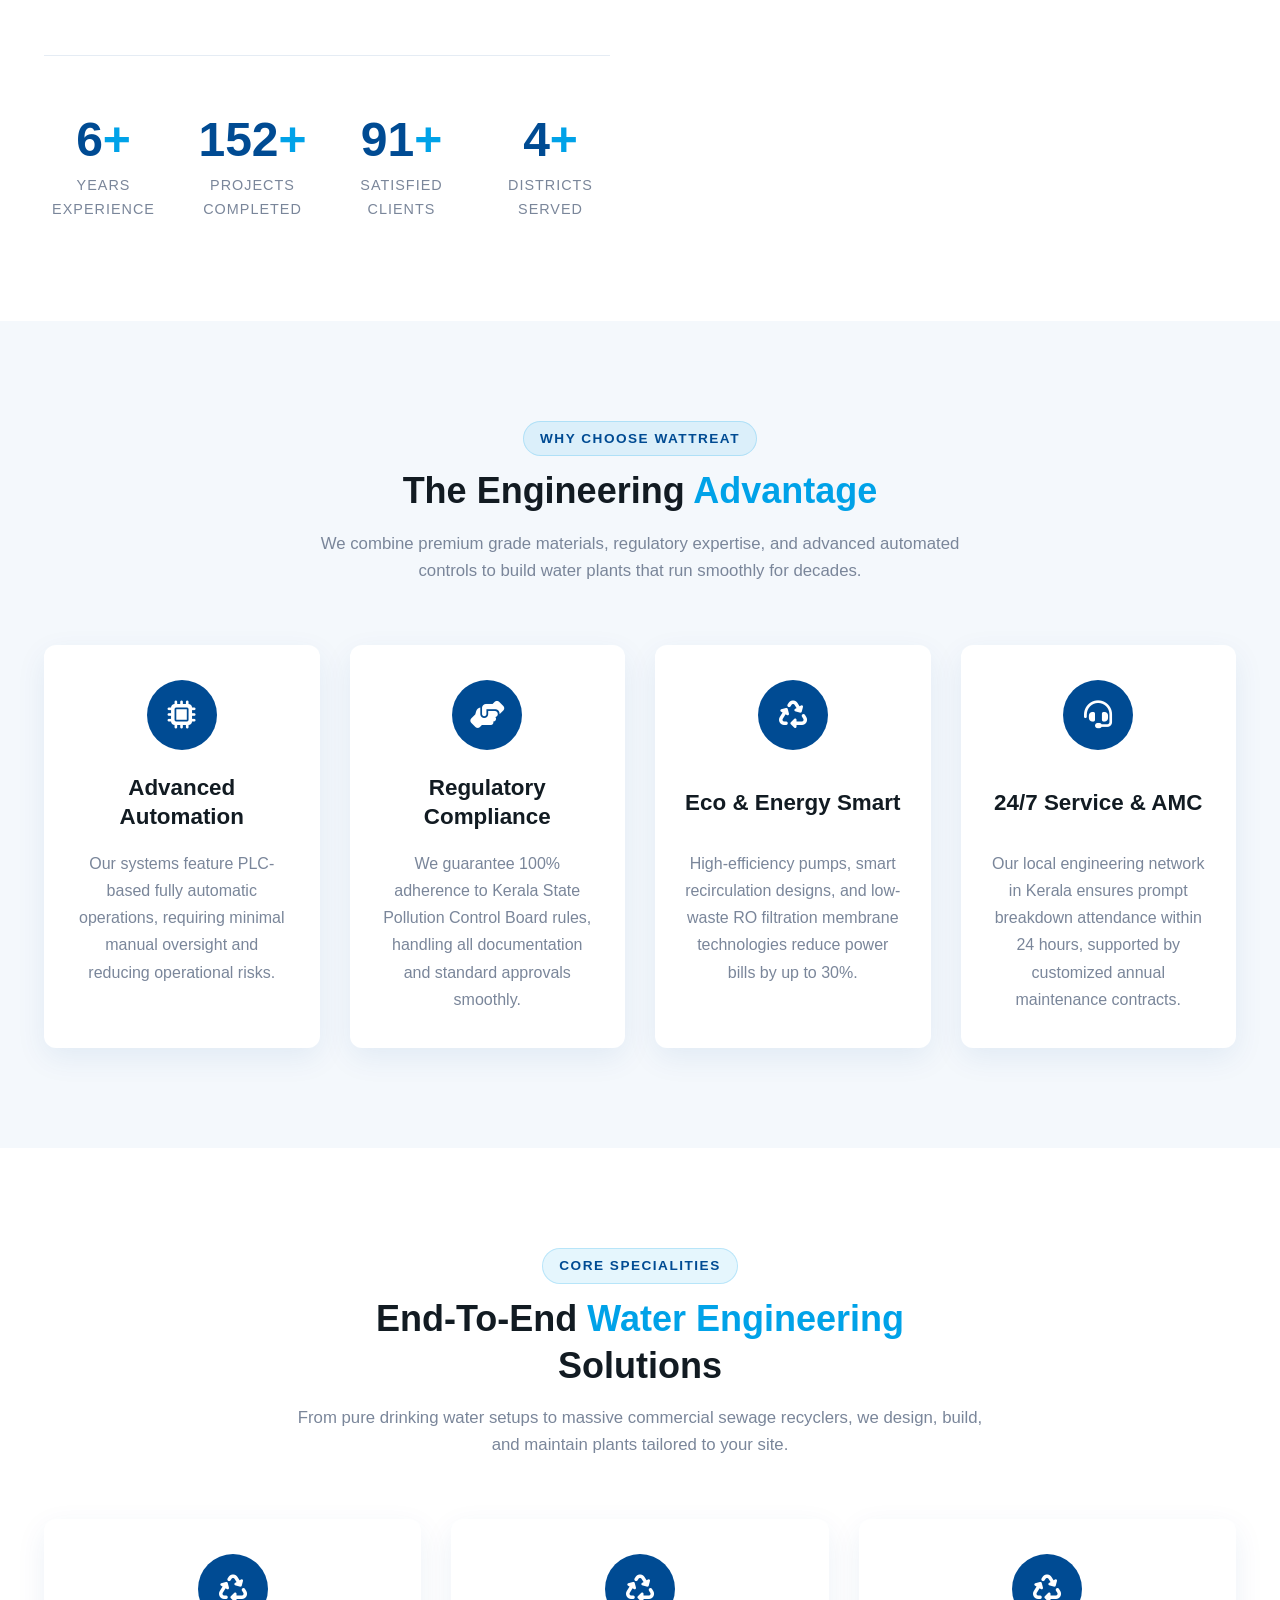
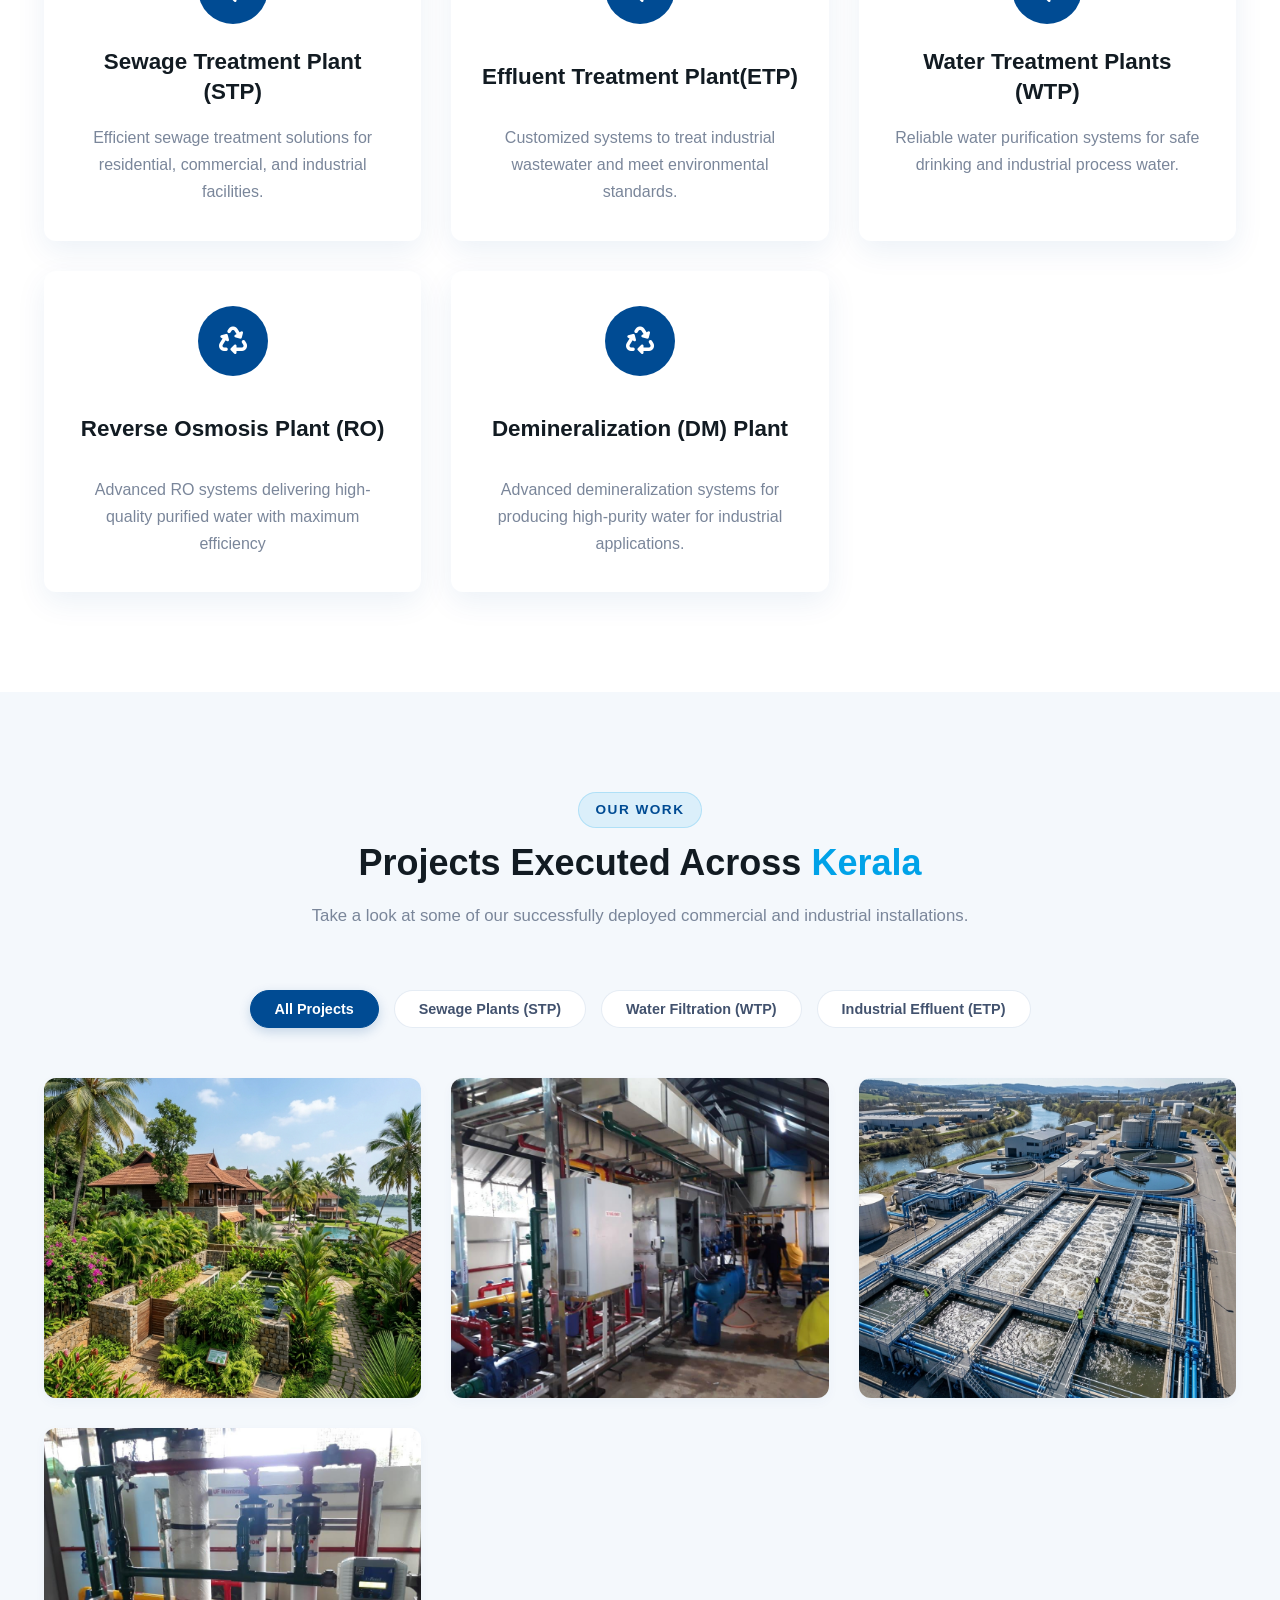
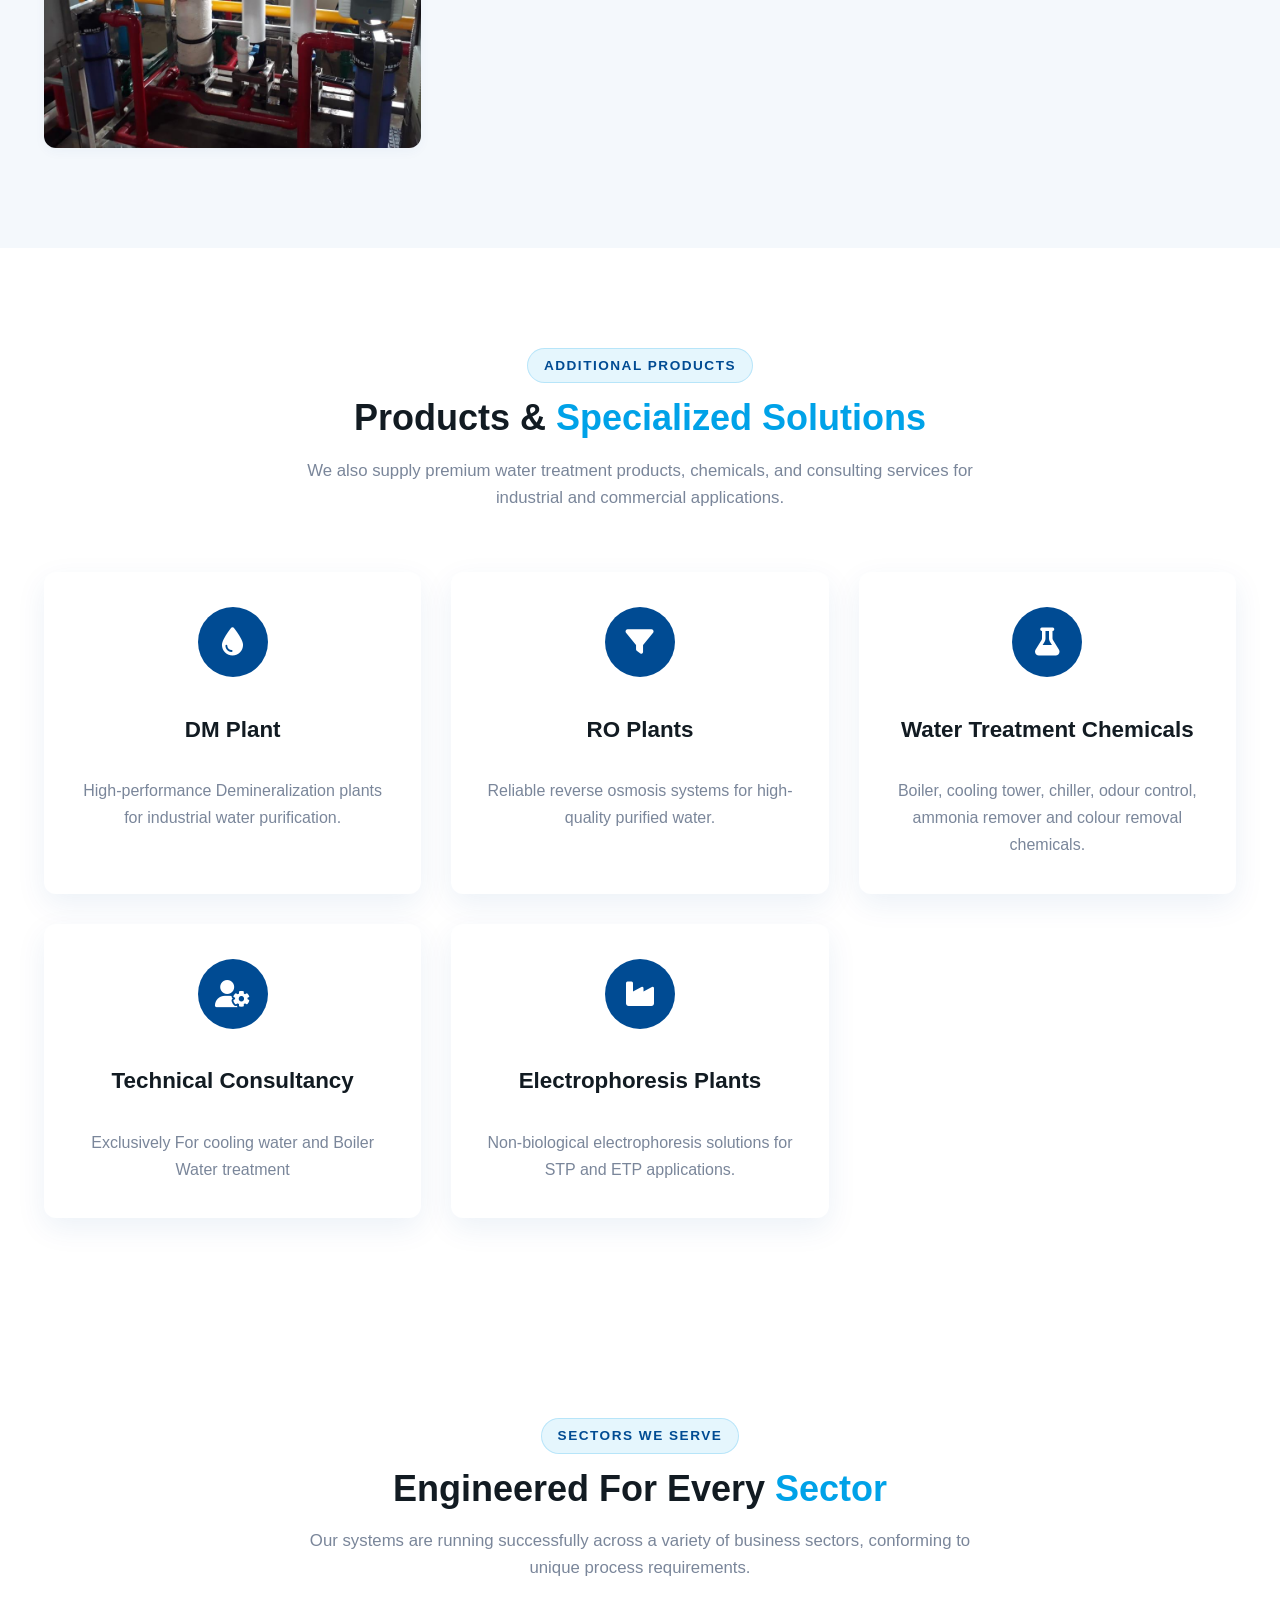
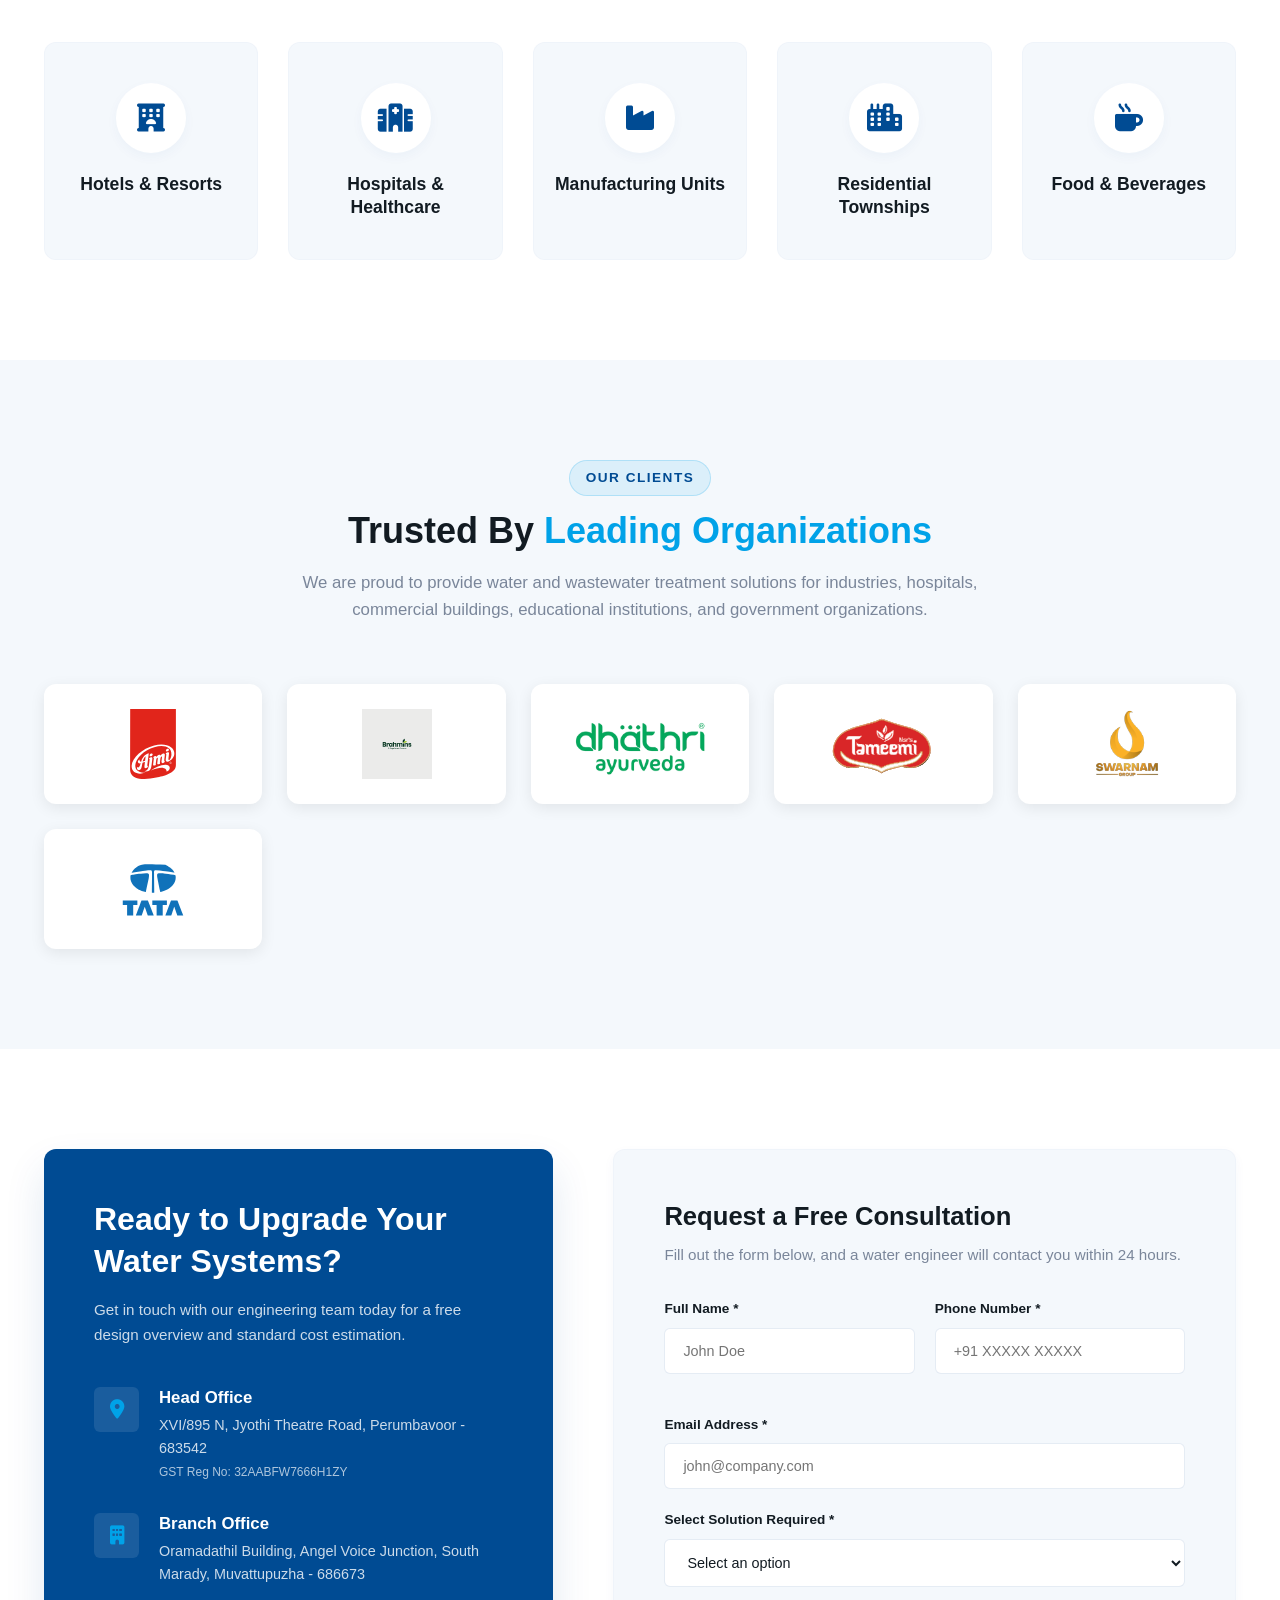
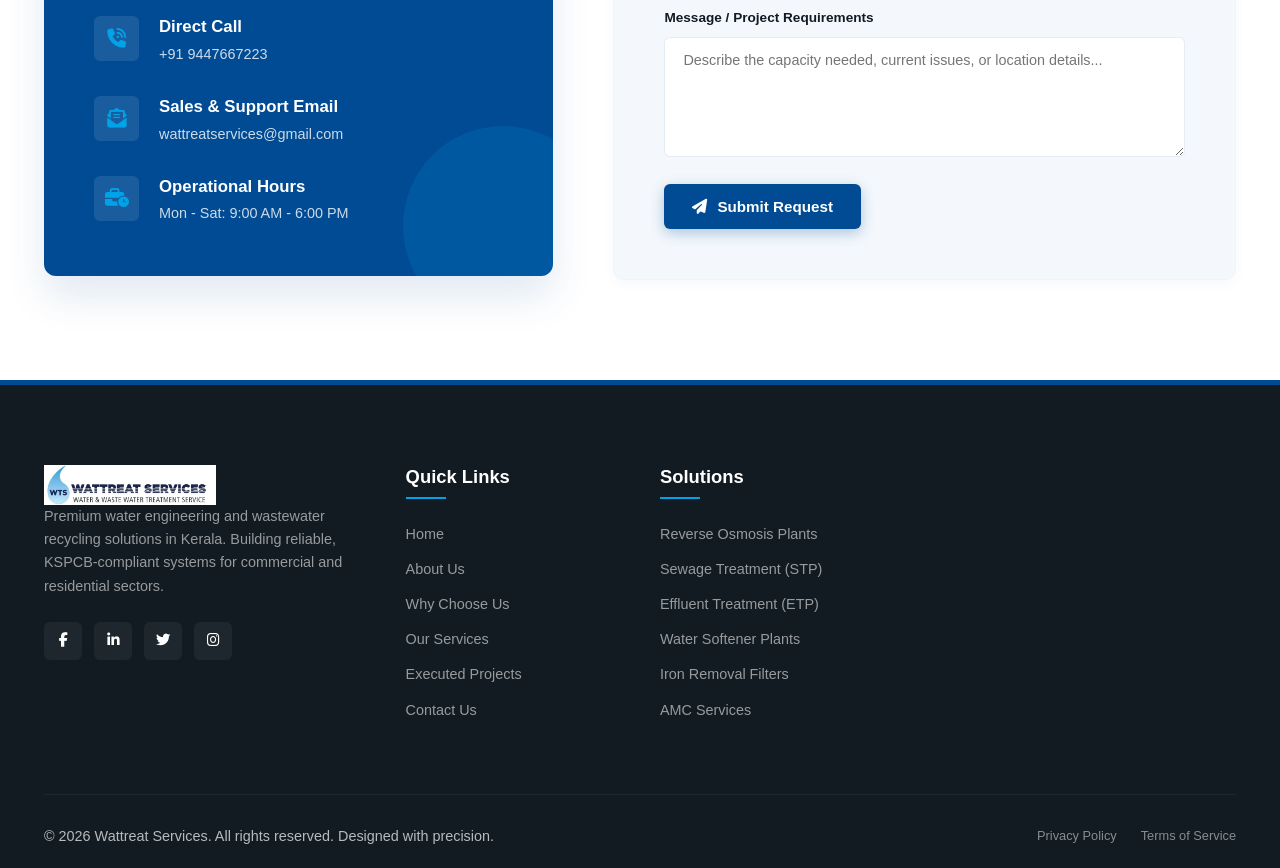
==== commit 1c0c3bdc: "Add Google Search Console verification" ====
--- a/index.html
+++ b/index.html
@@ -7,10 +7,10 @@
     <title>Wattreat Services | Water & Wastewater Treatment Solutions in Kerala</title>
     <meta name="description"
       content="Wattreat Services is a premium water and wastewater engineering company in Kerala specializing in Sewage Treatment Plants (STP), Effluent Treatment Plants (ETP), RO filtration, and softeners.">
-
+    <meta name="google-site-verification" content="XXXXXXXXXXXXXXXXXXXX" />
     <!-- FontAwesome for Premium Icons -->
     <link rel="stylesheet" href="https://cdnjs.cloudflare.com/ajax/libs/font-awesome/6.4.0/css/all.min.css">
-
+    <link rel="icon" type="image/x-icon" href="images/favicon/favicon.ico">
     <!-- Custom Stylesheet -->
     <link rel="stylesheet" href="css/style.css">
   </head>
